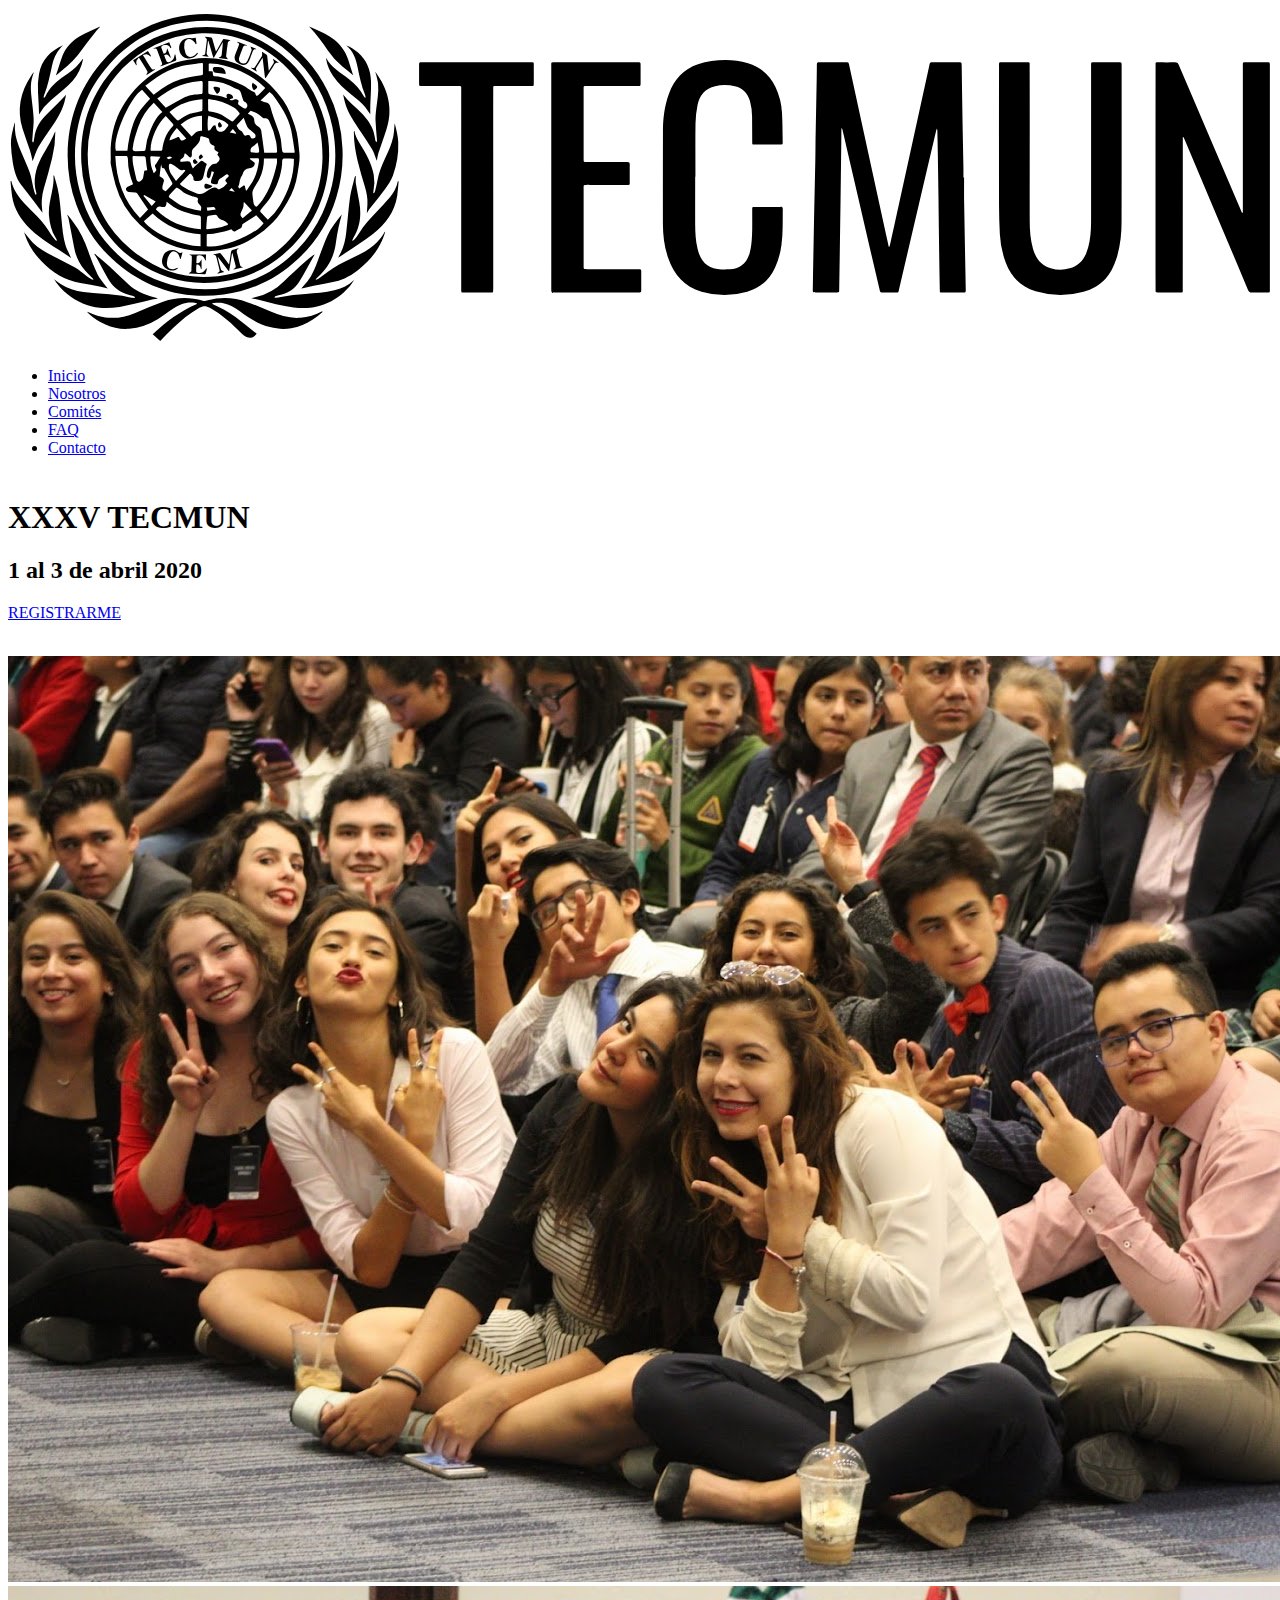
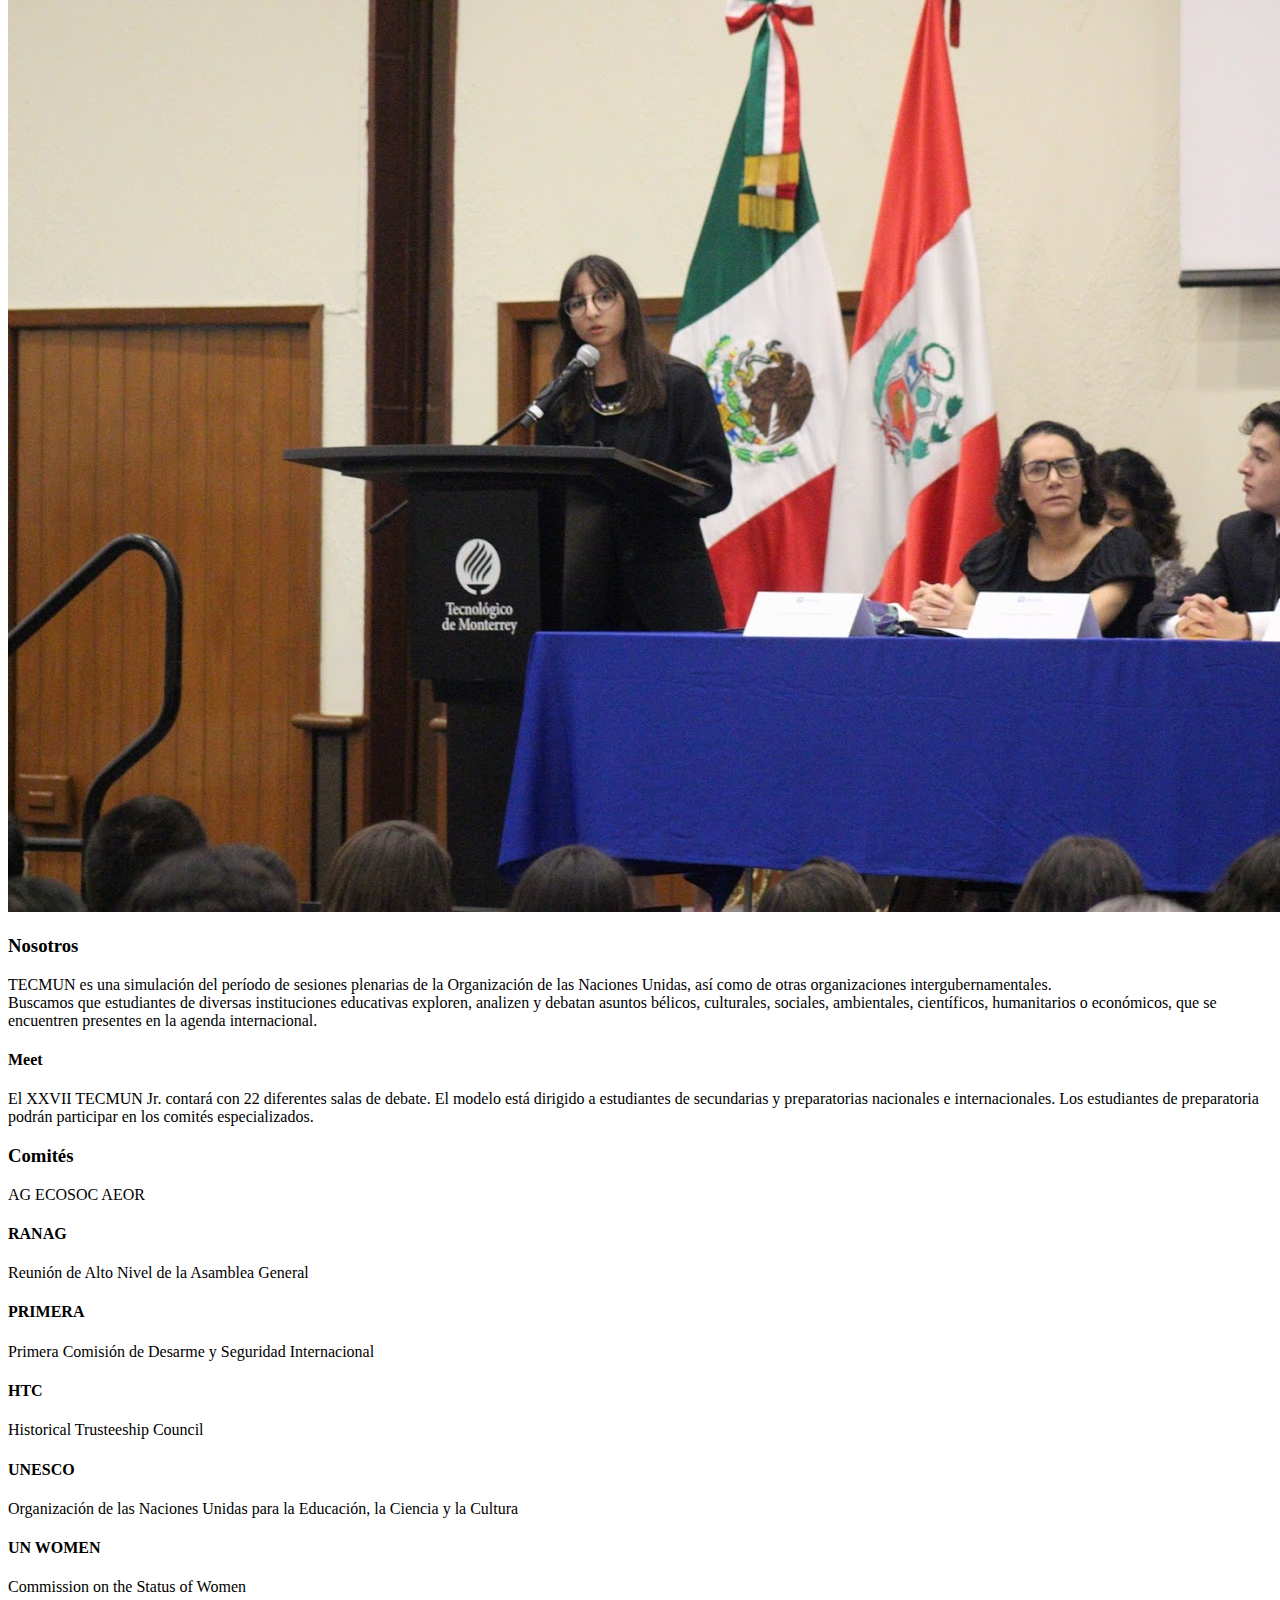
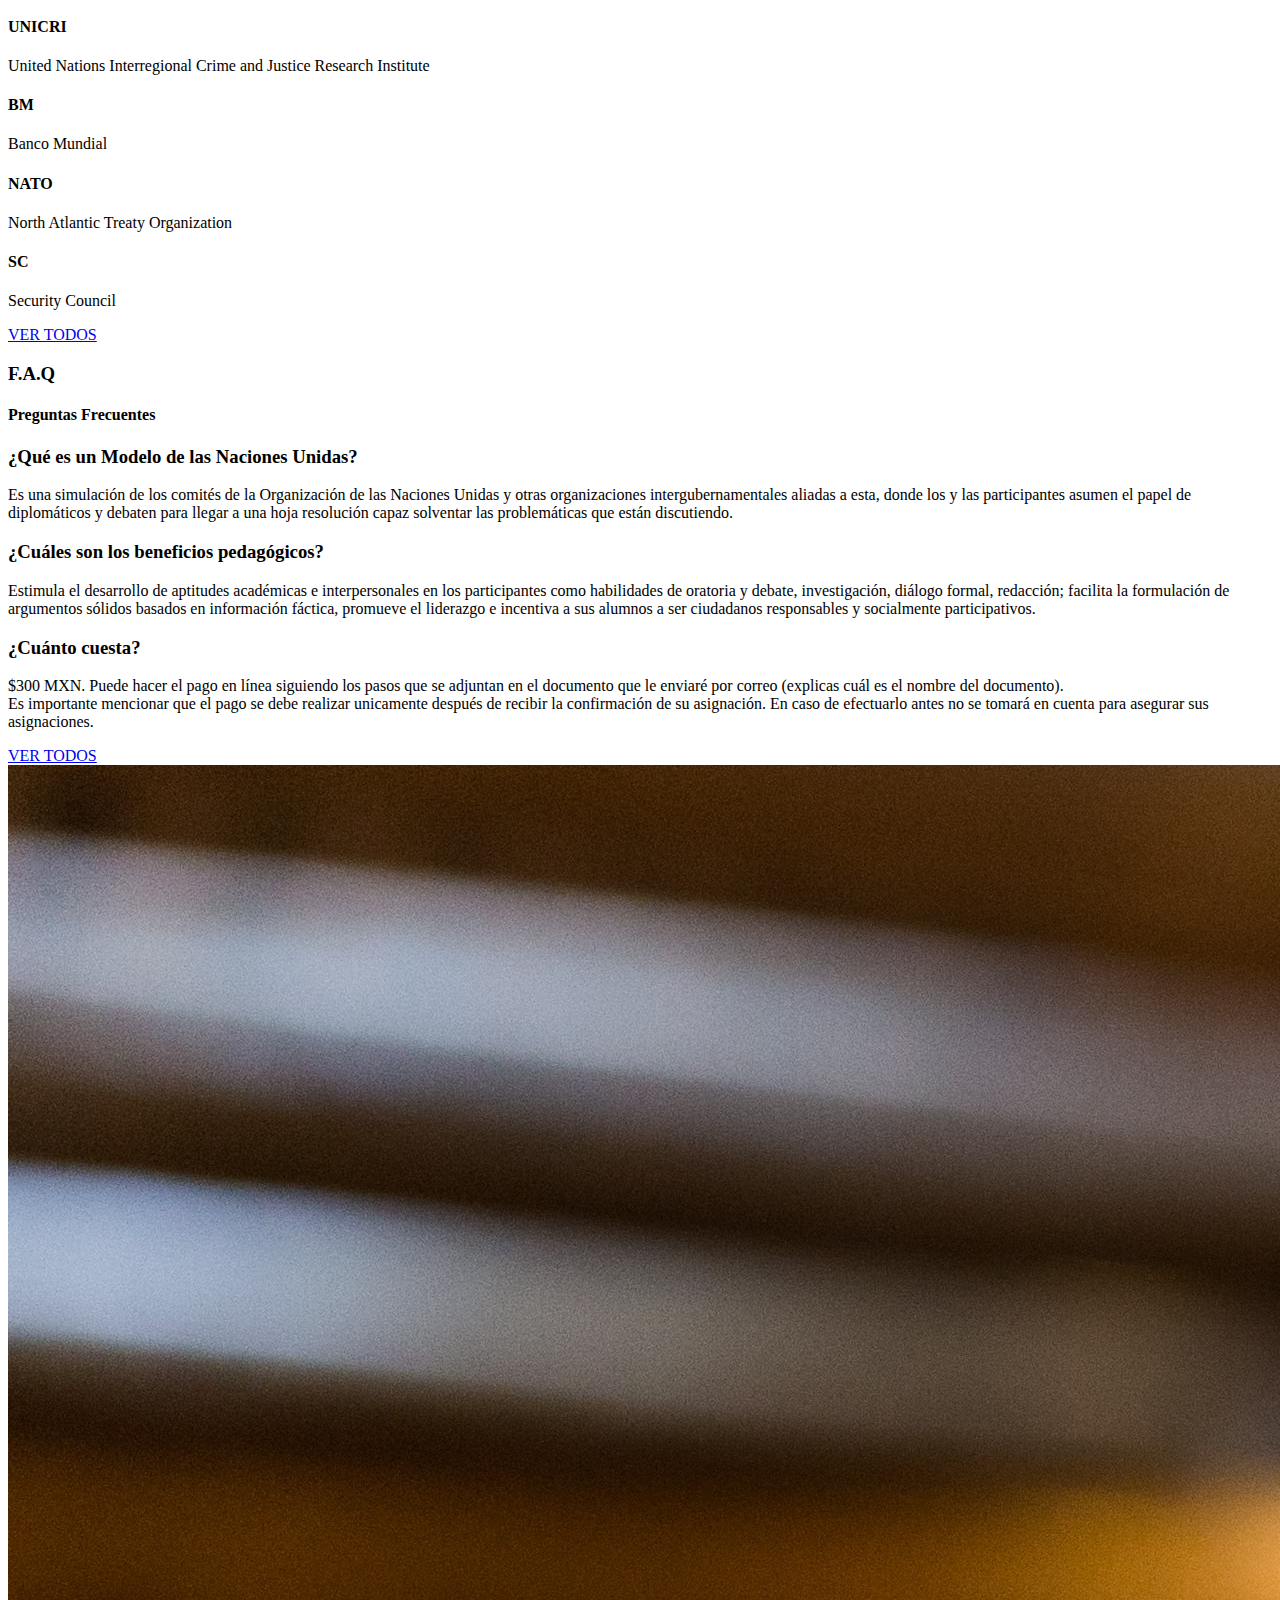
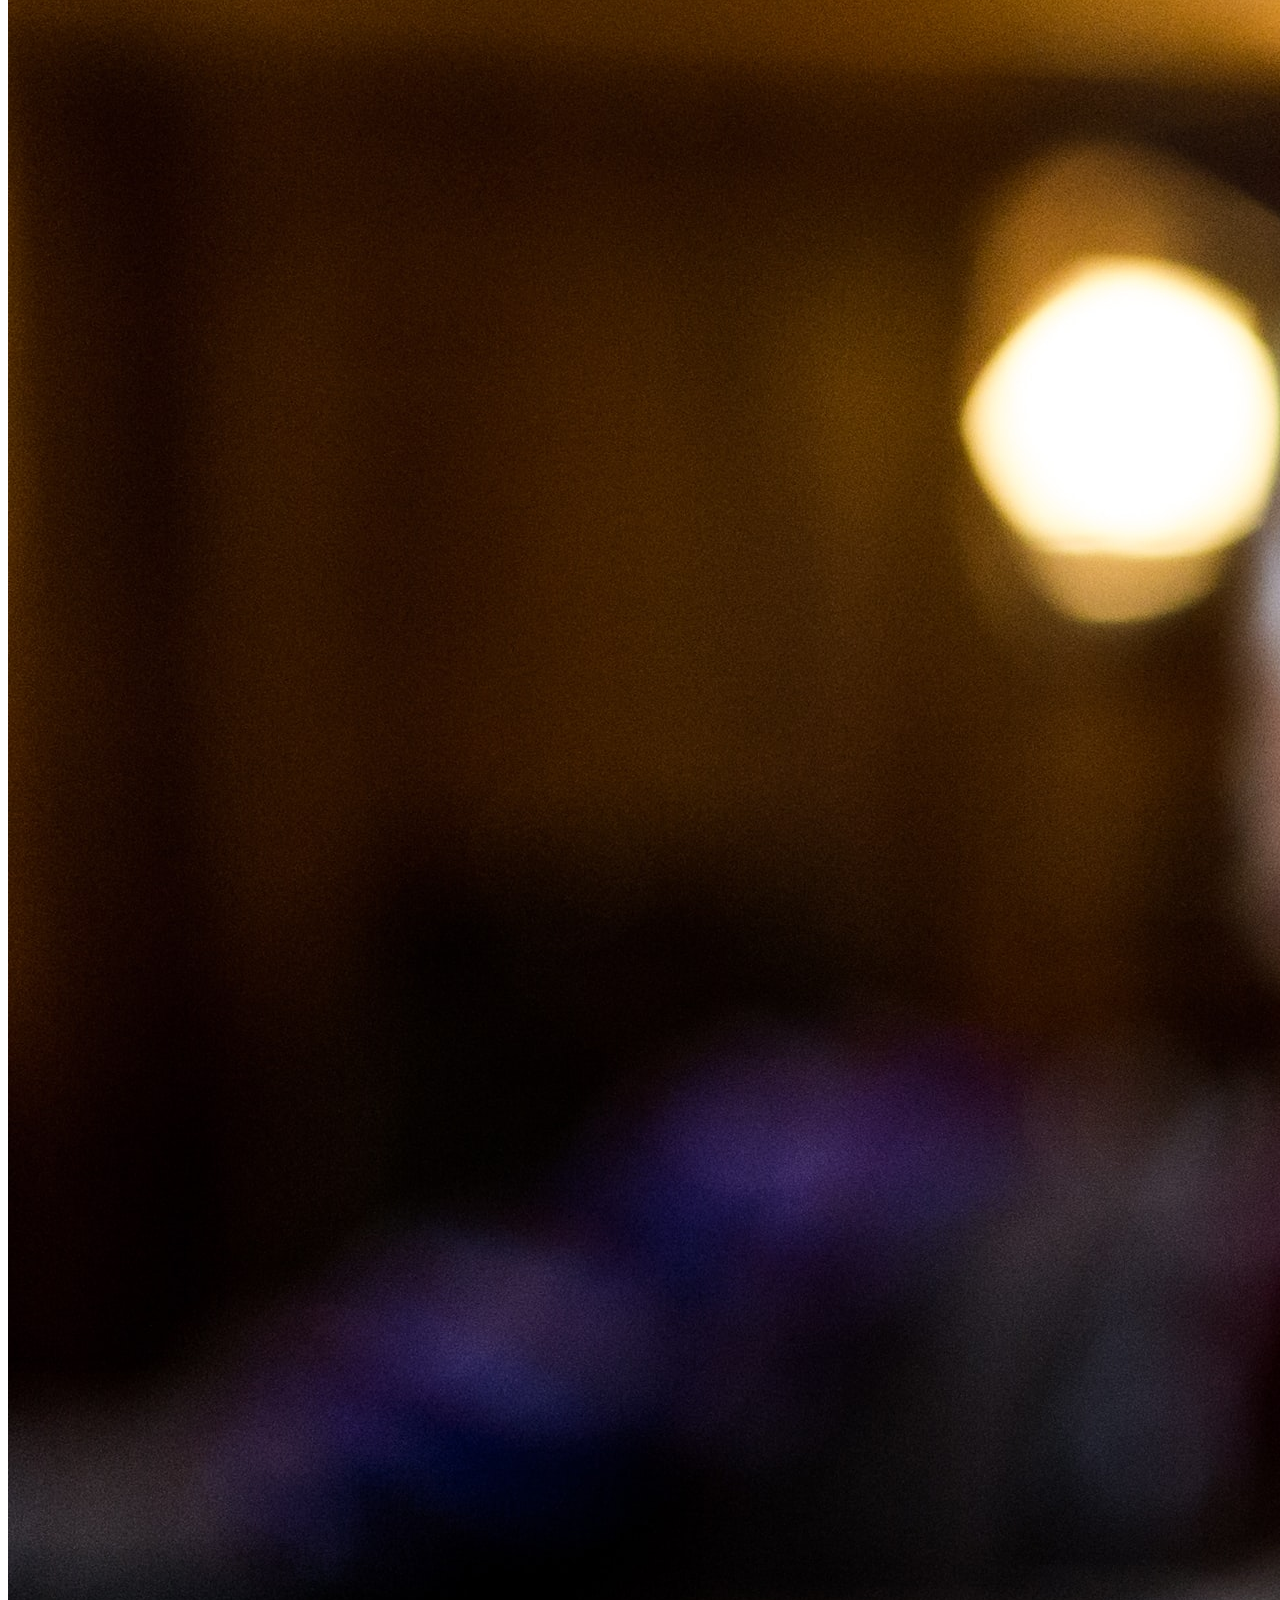
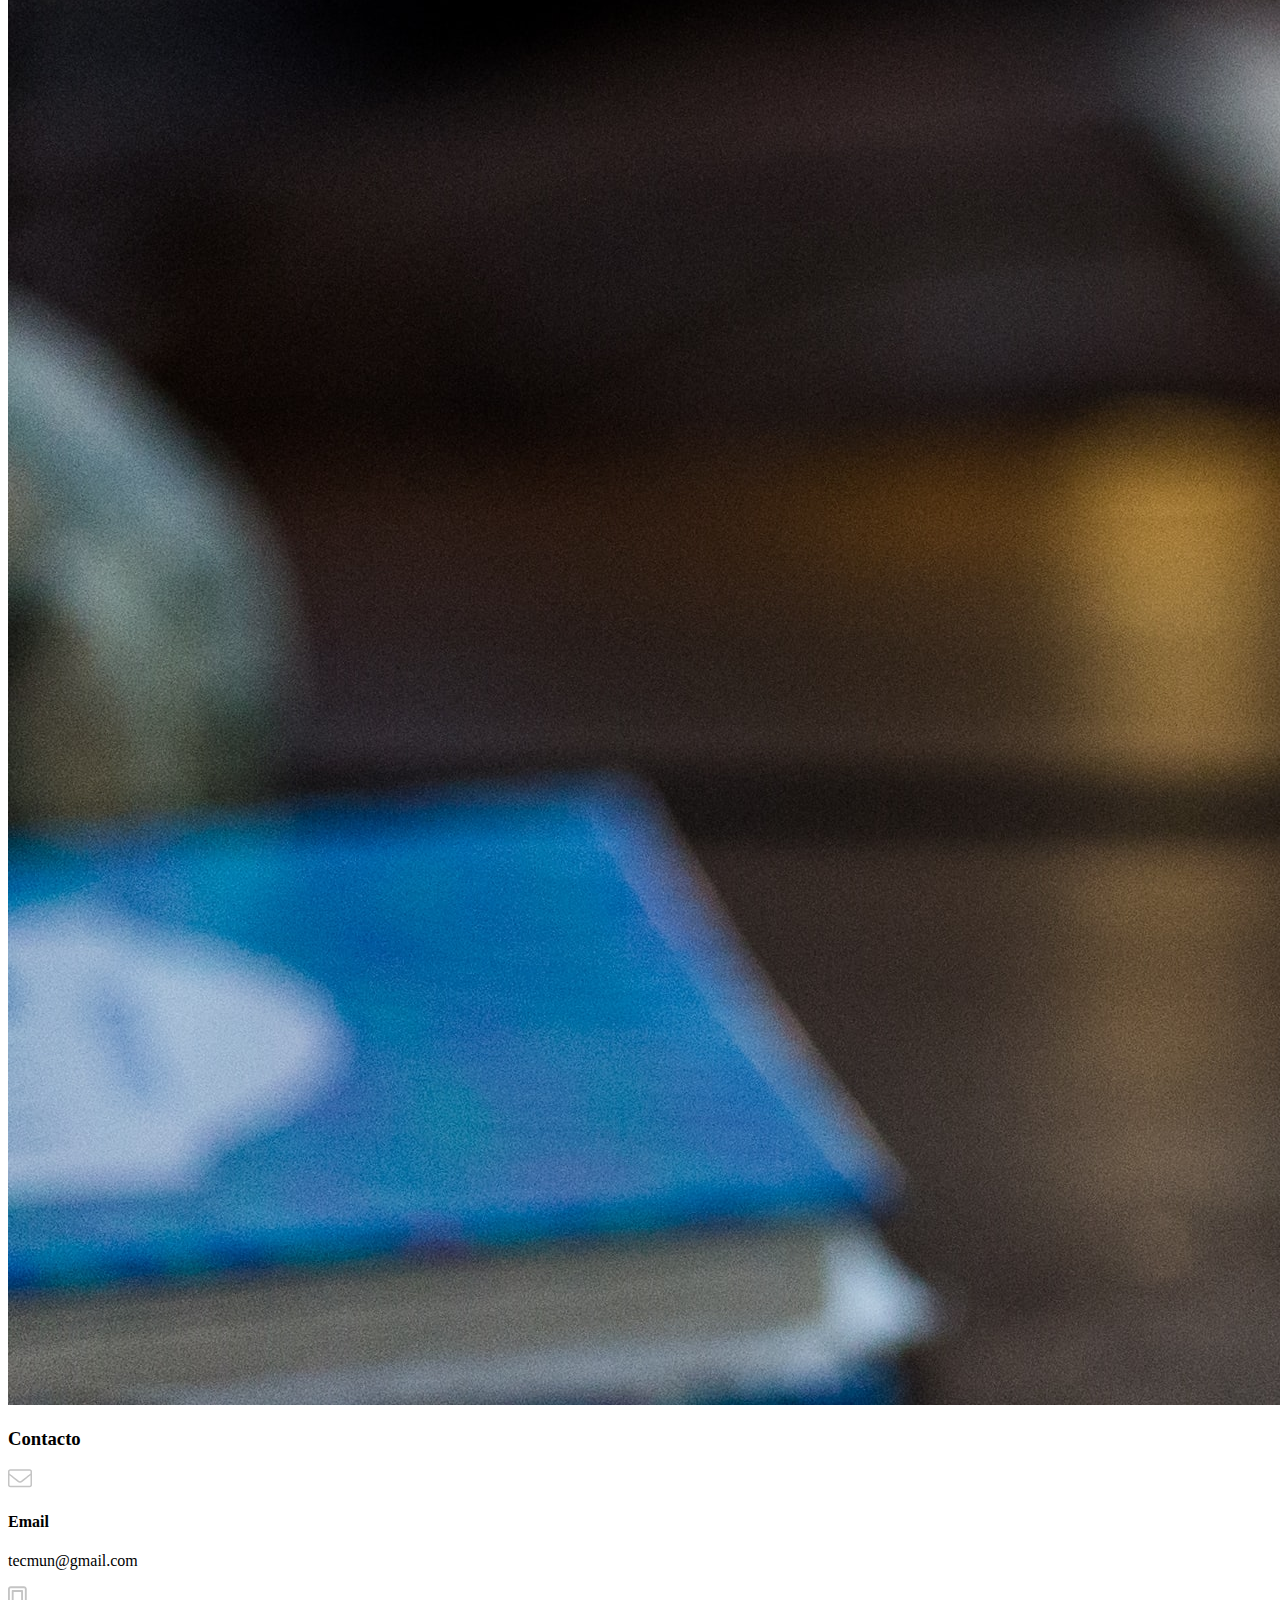
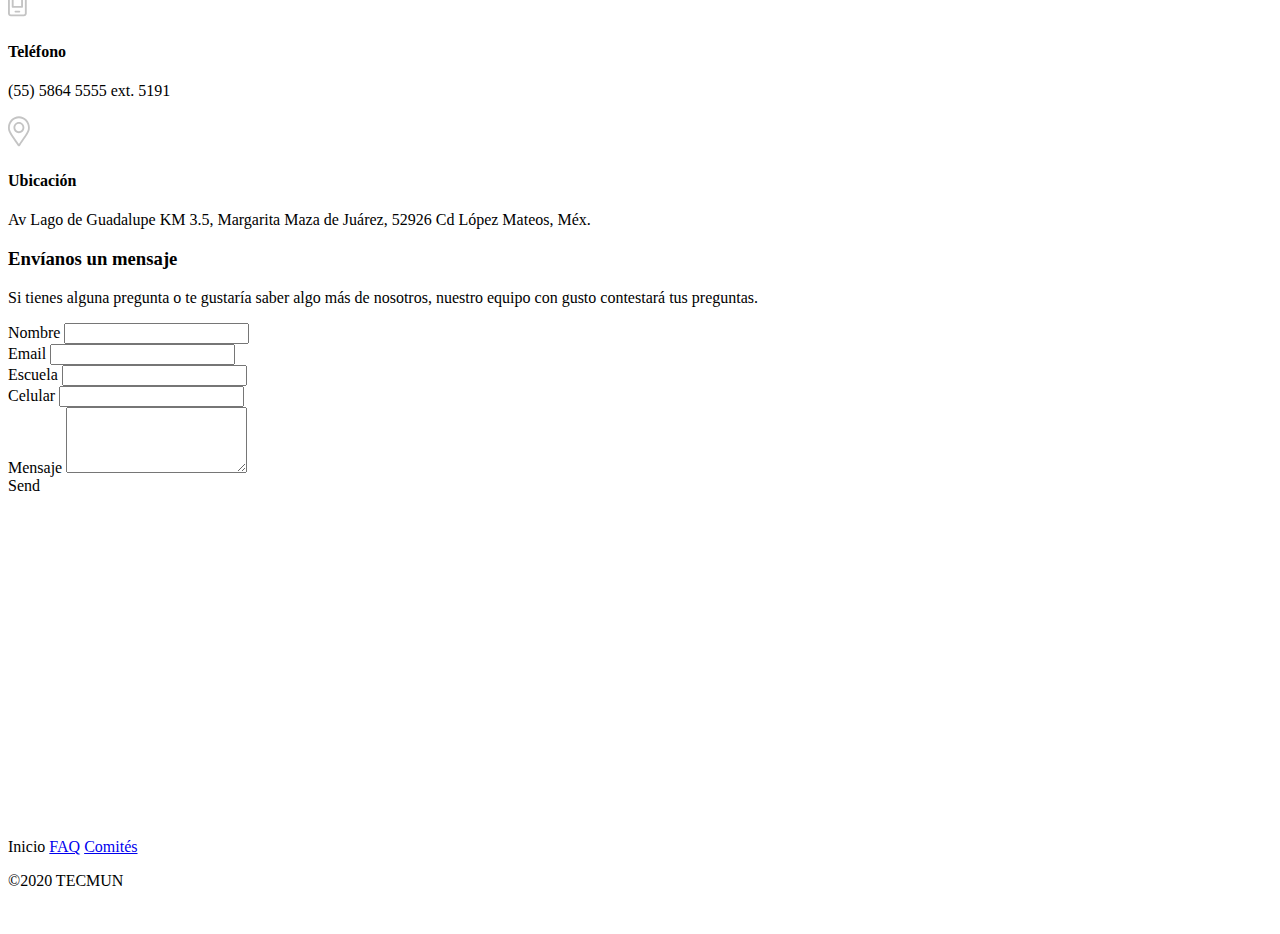
==== index.html @ 47972f28 "double heights and widths" ====
<!DOCTYPE html>
<html lang="en">

<head>
  <meta charset="UTF-8" />
  <meta name="viewport" content="width=device-width, initial-scale=1.0" />
  <meta http-equiv="X-UA-Compatible" content="ie=edge" />
  <title>TECMUN XXXIV</title>
  <link rel="stylesheet" href="https://dpalme.github.io/Peoria/normalize.css">
	<link rel="stylesheet" href="https://dpalme.github.io/Peoria/peoria.css">
  <script src="https://ajax.googleapis.com/ajax/libs/jquery/3.4.1/jquery.min.js"></script>
  <script src="js/main.js"></script>
</head>

<body onload="hamburger = document.getElementById('hamburger')">
  <header class="col-height">
    <img src="img/Logo.svg" class="double-col"/>
    <div class="relative absolute-right">
      <div class="hamburger" id="hamburger"
        onclick="navLinks.classList.toggle('open'); hamburger.classList.toggle('active');">
        <div class="line"></div>
        <div class="line second-line"></div>
        <div class="line"></div>
      </div>
    </div>


    <ul class="nav-links" id="navLinks">
      <div class="absolute-centered">
        <li>
          <a class="header-link main-title centered-text" tabindex="0"
            onclick="navLinks.classList.toggle('open'); hamburger.classList.toggle('active'); document.querySelector('html').classList.remove('overflow-hidden');"
            href="#Inicio">
            Inicio
          </a>
        </li>
        <li>
          <a class="header-link main-title centered-text" tabindex="0"
            onclick="navLinks.classList.toggle('open'); hamburger.classList.toggle('active'); document.querySelector('html').classList.remove('overflow-hidden');"
            href="#Nosotros">
            Nosotros
          </a>
        </li>
        <li>
          <a class="header-link main-title centered-text" tabindex="0"
            onclick="navLinks.classList.toggle('open'); hamburger.classList.toggle('active'); document.querySelector('html').classList.remove('overflow-hidden');"
            href="#Comites">Comités</a>
        </li>
        <li>
          <a class="header-link main-title centered-text" tabindex="0"
            onclick="navLinks.classList.toggle('open'); hamburger.classList.toggle('active'); document.querySelector('html').classList.remove('overflow-hidden');"
            href="#FAQ">FAQ</a>
        </li>
        <li>
          <a class="header-link main-title centered-text" tabindex="0"
            onclick="navLinks.classList.toggle('open'); hamburger.classList.toggle('active'); document.querySelector('html').classList.remove('overflow-hidden');"
            href="#Contacto">Contacto</a>
        </li>
      </div>

      <div class="social-icons row-force center-horizontal col half-width">
        <a>
          <svg width="8" height="16" viewBox="0 0 8 16" fill="none" xmlns="http://www.w3.org/2000/svg">
            <path d="M5 5.5V3.5C5 2.948 5.448 2.5 6 2.5H7V0H5C3.343 0 2 1.343 2 3V5.5H0V8H2V16H5V8H7L8 5.5H5Z"
              fill="white" />
          </svg>
        </a>
        <a>
          <svg width="16" height="16" viewBox="0 0 16 16" fill="none" xmlns="http://www.w3.org/2000/svg">
            <path fill-rule="evenodd" clip-rule="evenodd"
              d="M3.5 1.75C3.5 2.7165 2.7165 3.5 1.75 3.5C0.783502 3.5 0 2.7165 0 1.75C0 0.783502 0.783502 0 1.75 0C2.7165 0 3.5 0.783502 3.5 1.75ZM0 5H3.578V16H0V5ZM13.2998 5.12119C13.2954 5.11973 13.2909 5.11825 13.2864 5.11678C13.2616 5.10856 13.2367 5.10033 13.21 5.093C13.162 5.082 13.114 5.073 13.065 5.065C12.875 5.027 12.667 5 12.423 5C10.337 5 9.014 6.517 8.578 7.103V5H5V16H8.578V10C8.578 10 11.282 6.234 12.423 9V16H16V8.577C16 6.915 14.861 5.53 13.324 5.129C13.3159 5.12643 13.3078 5.12382 13.2998 5.12119Z"
              fill="white" />
          </svg>
        </a>
        <a>
          <svg width="16" height="14" viewBox="0 0 16 14" fill="none" xmlns="http://www.w3.org/2000/svg">
            <path
              d="M16 1.87231C15.405 2.13331 14.771 2.30631 14.11 2.39031C14.79 1.98431 15.309 1.34631 15.553 0.577313C14.919 0.955313 14.219 1.22231 13.473 1.37131C12.871 0.730313 12.013 0.333313 11.077 0.333313C9.261 0.333313 7.799 1.80731 7.799 3.61431C7.799 3.87431 7.821 4.12431 7.875 4.36231C5.148 4.22931 2.735 2.92231 1.114 0.931313C0.831 1.42231 0.665 1.98431 0.665 2.58931C0.665 3.72531 1.25 4.73231 2.122 5.31531C1.595 5.30531 1.078 5.15231 0.64 4.91131C0.64 4.92131 0.64 4.93431 0.64 4.94731C0.64 6.54131 1.777 7.86531 3.268 8.17031C3.001 8.24331 2.71 8.27831 2.408 8.27831C2.198 8.27831 1.986 8.26631 1.787 8.22231C2.212 9.52131 3.418 10.4763 4.852 10.5073C3.736 11.3803 2.319 11.9063 0.785 11.9063C0.516 11.9063 0.258 11.8943 0 11.8613C1.453 12.7983 3.175 13.3333 5.032 13.3333C11.068 13.3333 14.368 8.33331 14.368 3.99931C14.368 3.85431 14.363 3.71431 14.356 3.57531C15.007 3.11331 15.554 2.53631 16 1.87231Z"
              fill="white" />
          </svg>
        </a>
        <a>
          <svg width="16" height="12" viewBox="0 0 16 12" fill="none" xmlns="http://www.w3.org/2000/svg">
            <path fill-rule="evenodd" clip-rule="evenodd"
              d="M13.456 0.758687C14.415 0.812687 14.886 0.954687 15.32 1.72669C15.772 2.49769 16 3.82569 16 6.16469V6.16769V6.17269C16 8.50069 15.772 9.83869 15.321 10.6017C14.887 11.3737 14.416 11.5137 13.457 11.5787C12.498 11.6337 10.089 11.6667 8.002 11.6667C5.911 11.6667 3.501 11.6337 2.543 11.5777C1.586 11.5127 1.115 11.3727 0.677 10.6007C0.23 9.83769 0 8.49969 0 6.17169V6.16969V6.16669V6.16369C0 3.82569 0.23 2.49769 0.677 1.72669C1.115 0.953687 1.587 0.812687 2.544 0.757687C3.501 0.693687 5.911 0.666687 8.002 0.666687C10.089 0.666687 12.498 0.693687 13.456 0.758687ZM11 6.16669L6 3.16669V9.16669L11 6.16669Z"
              fill="white" />
          </svg>
        </a>
        <a>
          <svg width="16" height="16" viewBox="0 0 16 16" fill="none" xmlns="http://www.w3.org/2000/svg">
            <path fill-rule="evenodd" clip-rule="evenodd"
              d="M5 0H11C13.761 0 16 2.239 16 5V11C16 13.761 13.761 16 11 16H5C2.239 16 0 13.761 0 11V5C0 2.239 2.239 0 5 0ZM11 14.5C12.93 14.5 14.5 12.93 14.5 11V5C14.5 3.07 12.93 1.5 11 1.5H5C3.07 1.5 1.5 3.07 1.5 5V11C1.5 12.93 3.07 14.5 5 14.5H11ZM4 8C4 5.791 5.791 4 8 4C10.209 4 12 5.791 12 8C12 10.209 10.209 12 8 12C5.791 12 4 10.209 4 8ZM5.5 8C5.5 9.378 6.622 10.5 8 10.5C9.378 10.5 10.5 9.378 10.5 8C10.5 6.621 9.378 5.5 8 5.5C6.622 5.5 5.5 6.621 5.5 8ZM12.833 3.7C12.833 3.99437 12.5944 4.233 12.3 4.233C12.0057 4.233 11.767 3.99437 11.767 3.7C11.767 3.40564 12.0057 3.167 12.3 3.167C12.5944 3.167 12.833 3.40564 12.833 3.7Z"
              fill="white" />
          </svg>
        </a>
      </div>
    </ul>
  </header>

  <!Inicio>
    <div class="fullscreen">
      <a name="Inicio"></a>
      <div class="fullscreen" style="background-image: url('img/landing-bg.jpg'); background-size: cover; ">
      </div>
      <div class="fullscreen dark-blue-bg" style="position: absolute; opacity: .4;"></div>
      <div class="hero-title">
        <h1>XXXV TECMUN</h1>
        <h2>1 al 3 de abril 2020</h2>
        <div class="separator"></div>
        <a class="right" href="registro">
          <div class="button"><text class="button-text block">REGISTRARME</text></div>
        </a>
      </div>
      <a href="#Nosotros" onclick="document.querySelector('html').classList.remove('overflow-hidden');">
        <svg width="30" height="30" viewBox="0 0 25 25" fill="none" xmlns="http://www.w3.org/2000/svg"
          class="bottom-center">
          <g clip-path="url(#clip0)">
            <path
              d="M24.841 11.0295C24.6291 10.8175 24.2845 10.8175 24.0725 11.0295L12.5006 22.6014L0.927483 11.0295C0.715522 10.8175 0.370932 10.8175 0.158971 11.0295C-0.0529903 11.2414 -0.0529903 11.586 0.158971 11.798L12.1158 23.7548C12.2223 23.8602 12.3614 23.9135 12.5006 23.9135C12.6397 23.9135 12.7788 23.8603 12.8843 23.7548L24.8411 11.798C25.053 11.586 25.053 11.2414 24.841 11.0295Z"
              fill="white" />
            <path
              d="M24.841 1.24552C24.6291 1.03356 24.2845 1.03356 24.0725 1.24552L12.5006 12.8186L0.927483 1.24664C0.715522 1.03468 0.370932 1.03468 0.158971 1.24664C-0.0529903 1.4586 -0.0529903 1.80319 0.158971 2.01515L12.1158 13.972C12.2223 14.0774 12.3614 14.1307 12.5006 14.1307C12.6397 14.1307 12.7788 14.0774 12.8843 13.9709L24.841 2.01403C25.053 1.80207 25.053 1.45748 24.841 1.24552Z"
              fill="white" />
          </g>
          <defs>
            <clipPath id="clip0">
              <rect width="25" height="25" fill="white" />
            </clipPath>
          </defs>
        </svg>
      </a>
    </div>

    <a name="Nosotros"></a>
    <div class="fullscreen back-2" style="background: linear-gradient(var(--background)50%, var(--dark-blue)50%);">
      <div class="content relative">
        <img src="img/about2.JPG" alt="Equipo Tecmun" class="absolute-left absolute-top col-5 back">
        <img src="img/about3.JPG" alt="Equipo Tecmun" class="absolute-left-grid top-margin col-5 back">
        <div class="card col-7 absolute-right-grid">
          <div class="gutter-margin-bottom">
            <h3 class="gutter-margin-bottom">
              Nosotros
            </h3>
            <p>
              TECMUN es una simulación del período de sesiones plenarias de la Organización de las Naciones Unidas, así
              como de otras organizaciones intergubernamentales.<br>
              Buscamos que estudiantes de diversas instituciones educativas exploren, analizen y debatan asuntos
              bélicos, culturales, sociales, ambientales, científicos, humanitarios o económicos, que se encuentren
              presentes en la agenda internacional.
            </p>
          </div>
          <div>
            <h4 class="half-gutter-margin-bottom">
              Meet
            </h4>
            <p>
              El XXVII TECMUN Jr. contará con 22 diferentes salas de debate. El modelo está dirigido a estudiantes de
              secundarias y preparatorias nacionales e internacionales. Los estudiantes de preparatoria podrán
              participar en los comités especializados.
            </p>
          </div>
        </div>
      </div>
    </div>

    <a name="Comites"></a>
    <div class="content">
      <div class="flex-wrap">
        <h3 class="gutter-margin-bottom">Comités</h3>
        <div class="row-force col-4 margin-auto">
          <a class="margin-auto">AG</a>
          <a class="margin-auto">ECOSOC</a>
          <a class="margin-auto">AEOR</a>
        </div>
        <div class="division-line full-width"></div>

        <div class="row full-width flex-wrap gutter-margin-bottom">
          <div class="row full-width flex-wrap">
    
            <div class="flex-item relative">
              <div class="committee blue-bg relative">
                <div class="absolute-centered full-width-percent">
                  <h4 class="white full-width-percent"> RANAG</h4>
                  <div class="division-line mid-white-bg"></div>
                  <p class=" white small-body width-90">Reunión de Alto Nivel de la Asamblea General</p>
                </div>
              </div>
            </div>
            
            <div class="flex-item relative">
              <div class="committee blue-bg relative">
                <div class="absolute-centered full-width-percent">
                  <h4 class="white full-width-percent"> PRIMERA</h4>
                  <div class="division-line mid-white-bg"></div>
                  <p class=" white small-body width-90">Primera Comisión de Desarme y Seguridad Internacional</p>
                </div>
              </div>
            </div>
            
            <div class="flex-item relative">
              <div class="committee blue-bg relative">
                <div class="absolute-centered full-width-percent">
                  <h4 class="white full-width-percent"> HTC</h4>
                  <div class="division-line mid-white-bg"></div>
                  <p class=" white small-body width-90">Historical Trusteeship Council</p>
                </div>
              </div>
            </div>
            
            <div class="flex-item relative">
              <div class="committee green-bg relative">
                <div class="absolute-centered full-width-percent">
                  <h4 class="white full-width-percent"> UNESCO</h4>
                  <div class="division-line mid-white-bg"></div>
                  <p class=" white small-body width-90">Organización de las Naciones Unidas para la Educación, la Ciencia y la Cultura</p>
                </div>
              </div>
            </div>
            
            <div class="flex-item relative">
              <div class="committee green-bg relative">
                <div class="absolute-centered full-width-percent">
                  <h4 class="white full-width-percent"> UN WOMEN</h4>
                  <div class="division-line mid-white-bg"></div>
                  <p class=" white small-body width-90">Commission on the Status of Women</p>
                </div>
              </div>
            </div>
            
            <div class="flex-item relative">
              <div class="committee green-bg relative">
                <div class="absolute-centered full-width-percent">
                  <h4 class="white full-width-percent"> UNICRI</h4>
                  <div class="division-line mid-white-bg"></div>
                  <p class=" white small-body width-90">United Nations Interregional Crime and Justice Research Institute</p>
                </div>
              </div>
            </div>
            
            <div class="flex-item relative">
              <div class="committee red-bg relative">
                <div class="absolute-centered full-width-percent">
                  <h4 class="white full-width-percent"> BM</h4>
                  <div class="division-line mid-white-bg"></div>
                  <p class=" white small-body width-90">Banco Mundial</p>
                </div>
              </div>
            </div>
            
            <div class="flex-item relative">
              <div class="committee red-bg relative">
                <div class="absolute-centered full-width-percent">
                  <h4 class="white full-width-percent"> NATO</h4>
                  <div class="division-line mid-white-bg"></div>
                  <p class=" white small-body width-90">North Atlantic Treaty Organization</p>
                </div>
              </div>
            </div>
            
            <div class="flex-item relative">
              <div class="committee red-bg relative">
                <div class="absolute-centered full-width-percent">
                  <h4 class="white full-width-percent"> SC</h4>
                  <div class="division-line mid-white-bg"></div>
                  <p class=" white small-body width-90">Security Council</p>
                </div>
              </div>
            </div>
              
          </div>
        </div>

        <a class="center-horizontal" href="committees.html">
          <div class="button button-text block">VER TODOS</div>
        </a>


      </div>
    </div>

    <a name="FAQ"></a>
    <div class="content mid-white-bg">
      <h3>F.A.Q</h3>
      <h4 class="grayed-out separator">Preguntas Frecuentes</h4>
      <div class="row top-align gutter-margin-bottom">
        <div class="flex-item gutter-margin-bottom">
          <div class="col-4">
            <h3 class="small-separator">¿Qué es un Modelo de las Naciones Unidas? </h3>
            <p>Es una simulación de los comités de la Organización de las Naciones Unidas y otras organizaciones
              intergubernamentales aliadas a esta, donde los y las participantes asumen el papel de diplomáticos y
              debaten para llegar a una hoja resolución capaz solventar las problemáticas que están discutiendo.
            </p>
          </div>
        </div>
        <div class="flex-item gutter-margin-bottom">
          <div class="col-4 right">
            <h3 class="small-separator">¿Cuáles son los beneficios pedagógicos?</h3>
            <p>Estimula el desarrollo de aptitudes académicas e interpersonales en los participantes como
              habilidades de oratoria y debate, investigación, diálogo formal, redacción; facilita la formulación de
              argumentos sólidos basados en información fáctica, promueve el liderazgo e incentiva a sus alumnos a
              ser ciudadanos responsables y socialmente participativos.</p>
          </div>
        </div>
        <div class="flex-item gutter-margin-bottom">
          <div class="col-4 right">
            <h3 class="small-separator">¿Cuánto cuesta?</h3>
            <p>$300 MXN. Puede hacer el pago en línea siguiendo los pasos que se adjuntan en el documento que le
              enviaré por correo (explicas cuál es el nombre del documento).<br>
              Es importante mencionar que el pago se debe realizar unicamente después de recibir la confirmación de
              su asignación. En caso de efectuarlo antes no se tomará en cuenta para asegurar sus asignaciones.</p>
          </div>
        </div>
      </div>
      <a class="center-horizontal" href="faq.html">
        <div class="button button-text block">VER TODOS</div>
      </a>
    </div>

    <a name="Contacto"></a>
    <div class="fullscreen">
      <img src="img/kyle-glenn-nXt5HtLmlgE-unsplash.jpg"
        class="half-width-percent full-height-percent image-cover absolute-right top tablet-hide">
      <div class="content-width dark-blue-bg separator"
        style="background: linear-gradient(var(--dark-blue)50%, var(--background)50%);">
        <div class="col-4 separator">
          <h3 class="white separator">Contacto</h3>
          <div class="row gutter-margin-bottom col-5">
            <svg width="24" height="19" viewBox="0 0 24 19" fill="none" xmlns="http://www.w3.org/2000/svg"
              class="half-gutter-margin col-1">
              <path
                d="M21.75 0.197021H2.25C1.00781 0.197021 0 1.20549 0 2.44849V15.9573C0 17.2003 1.00781 18.2087 2.25 18.2087H21.75C22.9922 18.2087 24 17.2003 24 15.9573V2.44849C24 1.20549 22.9922 0.197021 21.75 0.197021ZM2.25 1.698H21.75C22.1625 1.698 22.5 2.03572 22.5 2.44849V4.39037C21.4734 5.25812 20.0063 6.45422 15.4406 10.08C14.6484 10.7085 13.0875 12.2236 12 12.2048C10.9125 12.2236 9.34688 10.7085 8.55938 10.08C3.99375 6.45422 2.52656 5.25812 1.5 4.39037V2.44849C1.5 2.03572 1.8375 1.698 2.25 1.698ZM21.75 16.7078H2.25C1.8375 16.7078 1.5 16.37 1.5 15.9573V6.34164C2.56875 7.21877 4.25625 8.57434 7.62656 11.2526C8.5875 12.0219 10.2844 13.7152 12 13.7058C13.7063 13.7199 15.3891 12.0407 16.3734 11.2526C19.7437 8.57434 21.4312 7.21877 22.5 6.34164V15.9573C22.5 16.37 22.1625 16.7078 21.75 16.7078Z"
                fill="#C4C4C4" />
            </svg>
            <div class="col col-4">
              <h4 class="white">Email</h4>
              <p class="white">tecmun@gmail.com</p>
            </div>
          </div>
          <div class="row gutter-margin-bottom col-5">
            <svg width="19" height="31" viewBox="0 0 19 31" fill="none" xmlns="http://www.w3.org/2000/svg"
              class="half-gutter-margin col-1">
              <path
                d="M13.125 5.87842V19.9501H5.625V5.87842H13.125ZM15.9375 0.249756H2.8125C1.25977 0.249756 0 1.51034 0 3.06409V27.4549C0 29.0087 1.25977 30.2693 2.8125 30.2693H15.9375C17.4902 30.2693 18.75 29.0087 18.75 27.4549V3.06409C18.75 1.51034 17.4902 0.249756 15.9375 0.249756ZM2.8125 28.3931C2.29687 28.3931 1.875 27.9709 1.875 27.4549V3.06409C1.875 2.54813 2.29687 2.12598 2.8125 2.12598H15.9375C16.4531 2.12598 16.875 2.54813 16.875 3.06409V27.4549C16.875 27.9709 16.4531 28.3931 15.9375 28.3931H2.8125ZM14.2969 4.0022H4.45312C4.06641 4.0022 3.75 4.31881 3.75 4.70578V21.1227C3.75 21.5097 4.06641 21.8263 4.45312 21.8263H14.2969C14.6836 21.8263 15 21.5097 15 21.1227V4.70578C15 4.31881 14.6836 4.0022 14.2969 4.0022ZM11.4844 24.6406H7.26562C6.87891 24.6406 6.5625 24.9572 6.5625 25.3442V25.8133C6.5625 26.2002 6.87891 26.5168 7.26562 26.5168H11.4844C11.8711 26.5168 12.1875 26.2002 12.1875 25.8133V25.3442C12.1875 24.9572 11.8711 24.6406 11.4844 24.6406Z"
                fill="#C4C4C4" />
            </svg>
            <div class="col col-4">
              <h4 class="white">Teléfono</h4>
              <p class="white">(55) 5864 5555 ext. 5191</p>
            </div>
          </div>
          <div class="row gutter-margin-bottom col-5">
            <svg width="22" height="31" viewBox="0 0 22 31" fill="none" xmlns="http://www.w3.org/2000/svg"
              class="half-gutter-margin col-1">
              <path
                d="M10.9091 5.93897C7.90142 5.93897 5.45455 8.46395 5.45455 11.5676C5.45455 14.6713 7.90142 17.1963 10.9091 17.1963C13.9168 17.1963 16.3636 14.6713 16.3636 11.5676C16.3636 8.46395 13.9168 5.93897 10.9091 5.93897ZM10.9091 15.3201C8.90398 15.3201 7.27273 13.6367 7.27273 11.5676C7.27273 9.49851 8.90398 7.81519 10.9091 7.81519C12.9142 7.81519 14.5455 9.49851 14.5455 11.5676C14.5455 13.6367 12.9142 15.3201 10.9091 15.3201ZM10.9091 0.310303C4.88415 0.310303 0 5.35036 0 11.5676C0 16.1065 1.53239 17.374 9.78796 29.7242C10.3297 30.5316 11.4885 30.5318 12.0303 29.7242C20.2858 17.374 21.8182 16.1065 21.8182 11.5676C21.8182 5.35036 16.934 0.310303 10.9091 0.310303ZM10.9091 28.0978C2.9946 16.2868 1.81818 15.349 1.81818 11.5676C1.81818 9.06182 2.76381 6.70605 4.48085 4.93419C6.1979 3.16233 8.4808 2.18652 10.9091 2.18652C13.3374 2.18652 15.6203 3.16233 17.3373 4.93419C19.0544 6.70605 20 9.06182 20 11.5676C20 15.3488 18.8243 16.2857 10.9091 28.0978Z"
                fill="#C4C4C4" />
            </svg>
            <div class="col col-4">
              <h4 class="white">Ubicación</h4>
              <p class="white">Av Lago de Guadalupe KM 3.5, Margarita Maza de Juárez, 52926 Cd López Mateos, Méx.</p>
            </div>
          </div>
        </div>
        <div class="relative">
          <div class="card margin-auto-sides front">
            <h3>Envíanos un mensaje</h3>
            <p class="gutter-margin-bottom">Si tienes alguna pregunta o te gustaría saber algo más de
              nosotros, nuestro equipo con gusto contestará tus preguntas.</p>
            <form class="row flex-wrap full-width-percent half-gutter-margin-bottom">
              <div class="col half-width-percent half-gutter-margin-bottom">
                <label>Nombre</label>
                <input type="text" class="col-4 half-gutter-margin-right" required="">
              </div>
              <div class="col half-width-percent half-gutter-margin-bottom">
                <label>Email</label>
                <input type="text" class="col-4" required="">
              </div>
              <div class="col half-width-percent half-gutter-margin-bottom">
                <label>Escuela</label>
                <input type="text" class="col-4 half-gutter-margin-right" required="">
              </div>
              <div class="col half-width-percent half-gutter-margin-bottom">
                <label>Celular</label>
                <input type="text" class="col-4 half-gutter-margin-bottom" required="">
              </div class="col full-width-percent half-gutter-margin-bottom">
              <label>Mensaje</label>
              <textarea class="special-input body-text full-width-percent" rows="4" required=""></textarea>
            </form>
            <div class="button right" href="registro.html">
              <a><text class="button-text block">Send</text></a>
            </div>
          </div>
        </div>
      </div>

      <footer>
        <img src="img/Logo-White.svg" />
        <div class="division-line full-width"></div>
        <div class="row margin-auto center-horizontal">
          <div class="row col-4 white margin-auto gutter-margin-bottom>
            <a href=" ./" style="margin: auto">Inicio</a>
            <a href="./faq.html" style="margin: auto">FAQ</a>
            <a href="./committees.html" style="margin: auto">Comités</a>
          </div>
          <p class="col col-4 links white margin-auto gutter-margin-bottom  ">©2020 TECMUN</p>
          <div class="social-icons row col-4 margin-auto">
            <a>
              <svg height="16" viewBox="0 0 8 16" fill="none" xmlns="http://www.w3.org/2000/svg">
                <path d="M5 5.5V3.5C5 2.948 5.448 2.5 6 2.5H7V0H5C3.343 0 2 1.343 2 3V5.5H0V8H2V16H5V8H7L8 5.5H5Z"
                  fill="white" />
              </svg>
            </a>
            <a>
              <svg height="16" viewBox="0 0 16 16" fill="none" xmlns="http://www.w3.org/2000/svg">
                <path fill-rule="evenodd" clip-rule="evenodd"
                  d="M3.5 1.75C3.5 2.7165 2.7165 3.5 1.75 3.5C0.783502 3.5 0 2.7165 0 1.75C0 0.783502 0.783502 0 1.75 0C2.7165 0 3.5 0.783502 3.5 1.75ZM0 5H3.578V16H0V5ZM13.2998 5.12119C13.2954 5.11973 13.2909 5.11825 13.2864 5.11678C13.2616 5.10856 13.2367 5.10033 13.21 5.093C13.162 5.082 13.114 5.073 13.065 5.065C12.875 5.027 12.667 5 12.423 5C10.337 5 9.014 6.517 8.578 7.103V5H5V16H8.578V10C8.578 10 11.282 6.234 12.423 9V16H16V8.577C16 6.915 14.861 5.53 13.324 5.129C13.3159 5.12643 13.3078 5.12382 13.2998 5.12119Z"
                  fill="white" />
              </svg>
            </a>
            <a>
              <svg height="16" viewBox="0 0 16 14" fill="none" xmlns="http://www.w3.org/2000/svg">
                <path
                  d="M16 1.87231C15.405 2.13331 14.771 2.30631 14.11 2.39031C14.79 1.98431 15.309 1.34631 15.553 0.577313C14.919 0.955313 14.219 1.22231 13.473 1.37131C12.871 0.730313 12.013 0.333313 11.077 0.333313C9.261 0.333313 7.799 1.80731 7.799 3.61431C7.799 3.87431 7.821 4.12431 7.875 4.36231C5.148 4.22931 2.735 2.92231 1.114 0.931313C0.831 1.42231 0.665 1.98431 0.665 2.58931C0.665 3.72531 1.25 4.73231 2.122 5.31531C1.595 5.30531 1.078 5.15231 0.64 4.91131C0.64 4.92131 0.64 4.93431 0.64 4.94731C0.64 6.54131 1.777 7.86531 3.268 8.17031C3.001 8.24331 2.71 8.27831 2.408 8.27831C2.198 8.27831 1.986 8.26631 1.787 8.22231C2.212 9.52131 3.418 10.4763 4.852 10.5073C3.736 11.3803 2.319 11.9063 0.785 11.9063C0.516 11.9063 0.258 11.8943 0 11.8613C1.453 12.7983 3.175 13.3333 5.032 13.3333C11.068 13.3333 14.368 8.33331 14.368 3.99931C14.368 3.85431 14.363 3.71431 14.356 3.57531C15.007 3.11331 15.554 2.53631 16 1.87231Z"
                  fill="white" />
              </svg>
            </a>
            <a>
              <svg height="16" viewBox="0 0 16 12" fill="none" xmlns="http://www.w3.org/2000/svg">
                <path fill-rule="evenodd" clip-rule="evenodd"
                  d="M13.456 0.758687C14.415 0.812687 14.886 0.954687 15.32 1.72669C15.772 2.49769 16 3.82569 16 6.16469V6.16769V6.17269C16 8.50069 15.772 9.83869 15.321 10.6017C14.887 11.3737 14.416 11.5137 13.457 11.5787C12.498 11.6337 10.089 11.6667 8.002 11.6667C5.911 11.6667 3.501 11.6337 2.543 11.5777C1.586 11.5127 1.115 11.3727 0.677 10.6007C0.23 9.83769 0 8.49969 0 6.17169V6.16969V6.16669V6.16369C0 3.82569 0.23 2.49769 0.677 1.72669C1.115 0.953687 1.587 0.812687 2.544 0.757687C3.501 0.693687 5.911 0.666687 8.002 0.666687C10.089 0.666687 12.498 0.693687 13.456 0.758687ZM11 6.16669L6 3.16669V9.16669L11 6.16669Z"
                  fill="white" />
              </svg>
            </a>
            <a>
              <svg height="16" viewBox="0 0 16 16" fill="none" xmlns="http://www.w3.org/2000/svg">
                <path fill-rule="evenodd" clip-rule="evenodd"
                  d="M5 0H11C13.761 0 16 2.239 16 5V11C16 13.761 13.761 16 11 16H5C2.239 16 0 13.761 0 11V5C0 2.239 2.239 0 5 0ZM11 14.5C12.93 14.5 14.5 12.93 14.5 11V5C14.5 3.07 12.93 1.5 11 1.5H5C3.07 1.5 1.5 3.07 1.5 5V11C1.5 12.93 3.07 14.5 5 14.5H11ZM4 8C4 5.791 5.791 4 8 4C10.209 4 12 5.791 12 8C12 10.209 10.209 12 8 12C5.791 12 4 10.209 4 8ZM5.5 8C5.5 9.378 6.622 10.5 8 10.5C9.378 10.5 10.5 9.378 10.5 8C10.5 6.621 9.378 5.5 8 5.5C6.622 5.5 5.5 6.621 5.5 8ZM12.833 3.7C12.833 3.99437 12.5944 4.233 12.3 4.233C12.0057 4.233 11.767 3.99437 11.767 3.7C11.767 3.40564 12.0057 3.167 12.3 3.167C12.5944 3.167 12.833 3.40564 12.833 3.7Z"
                  fill="white" />
              </svg>
            </a>
          </div>
        </div>
      </footer>
    </div>

</body>

</html>
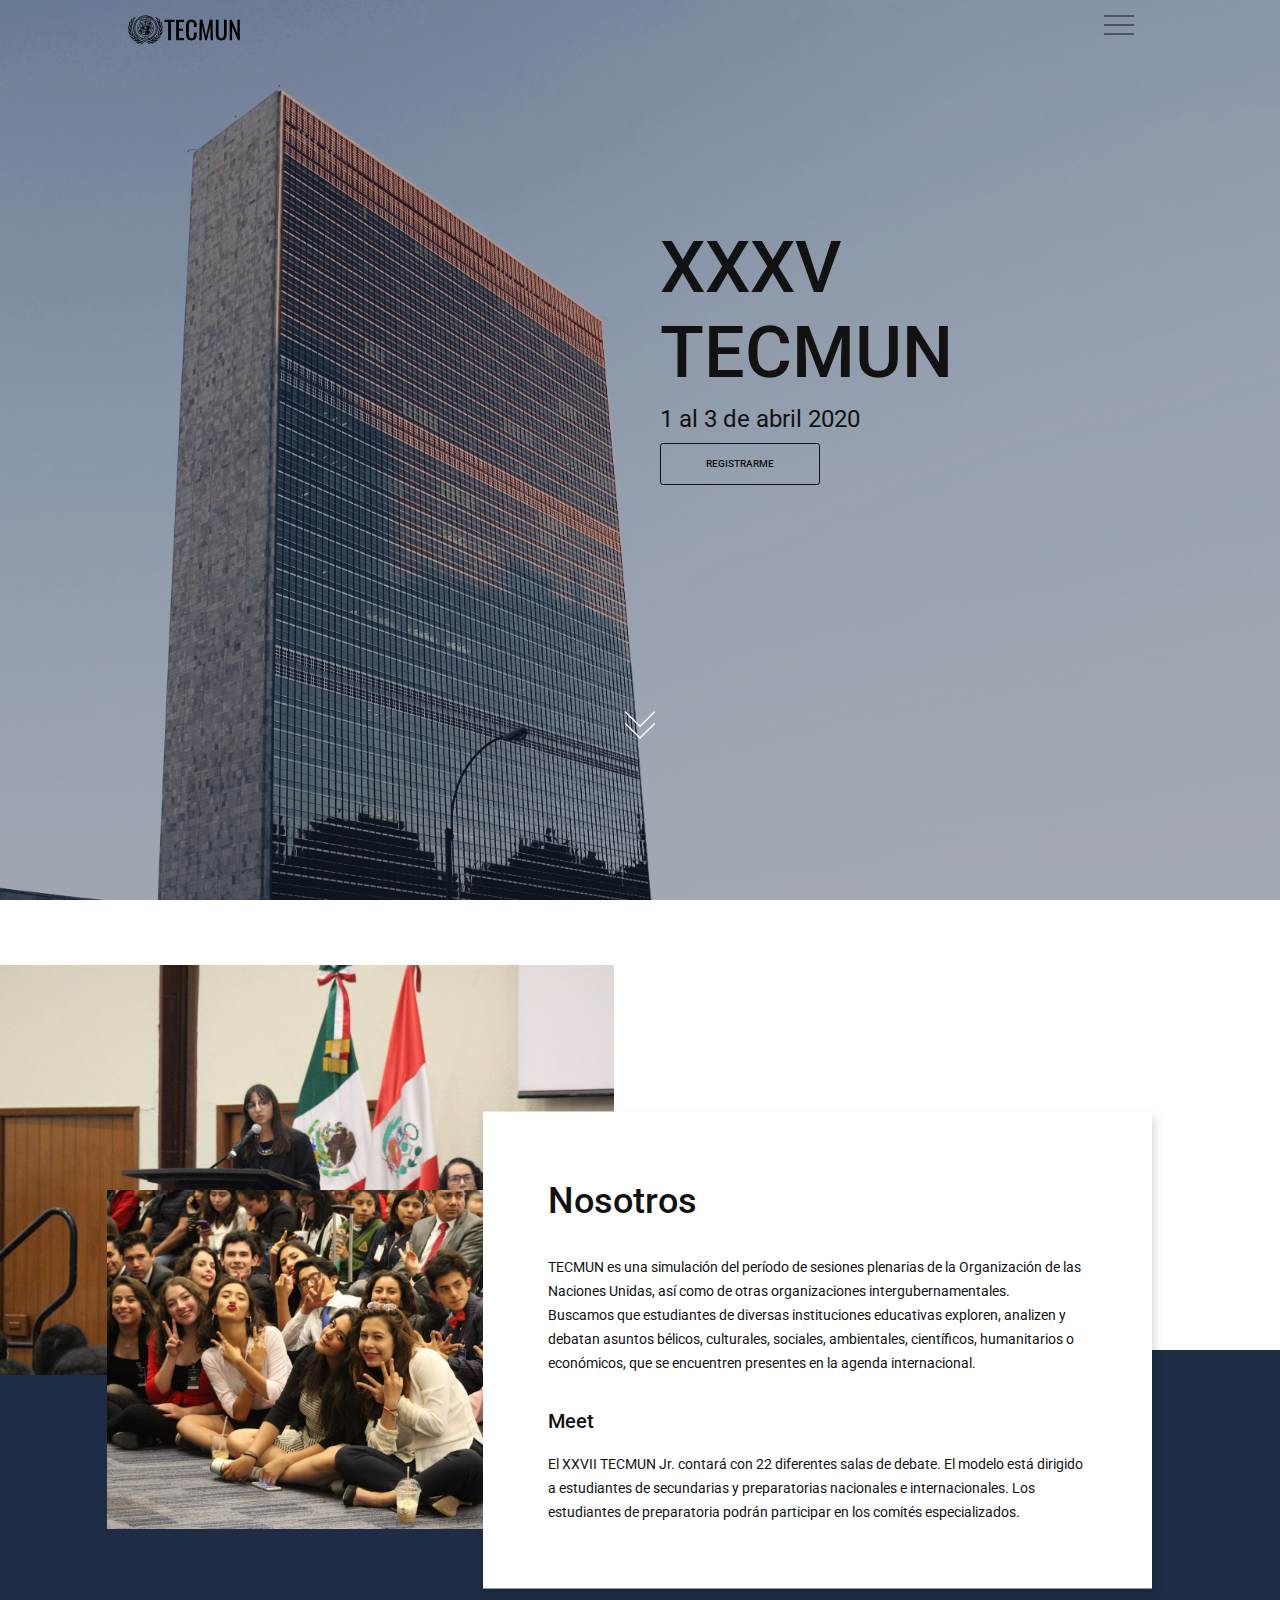
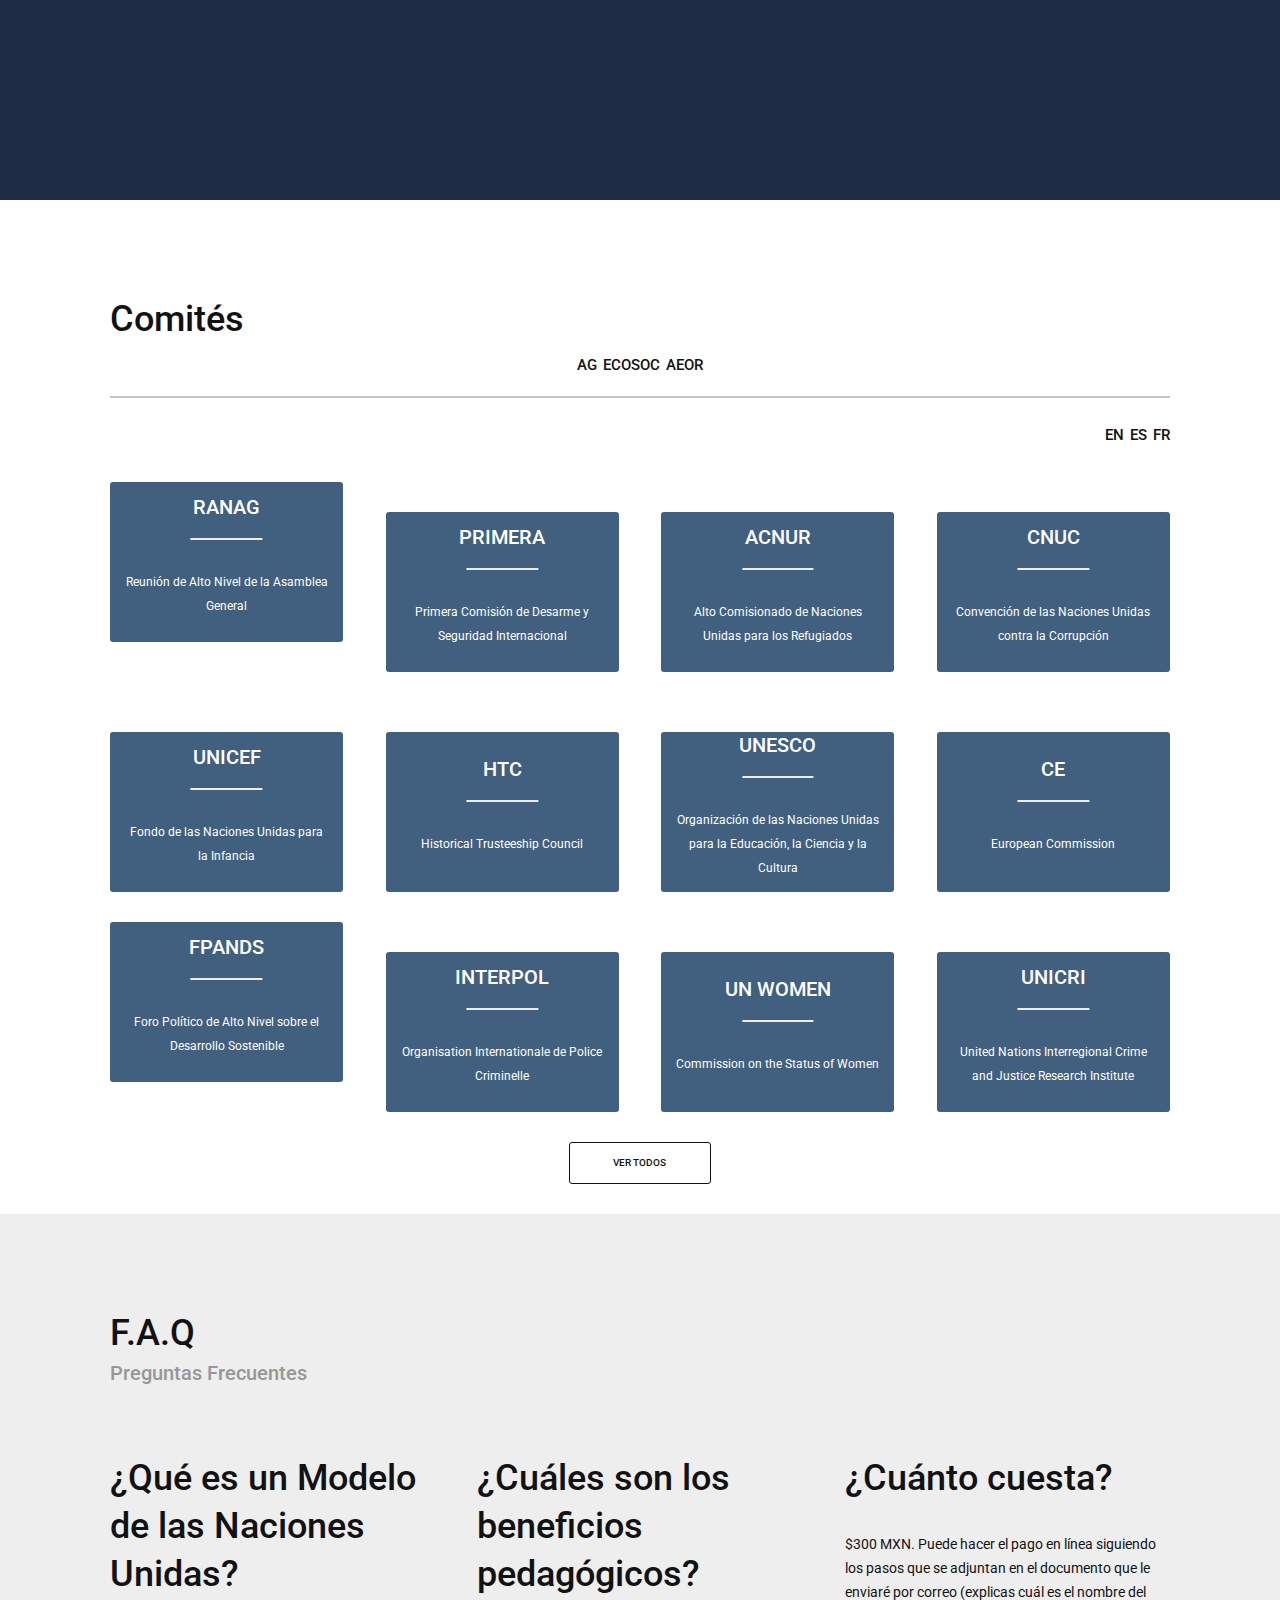
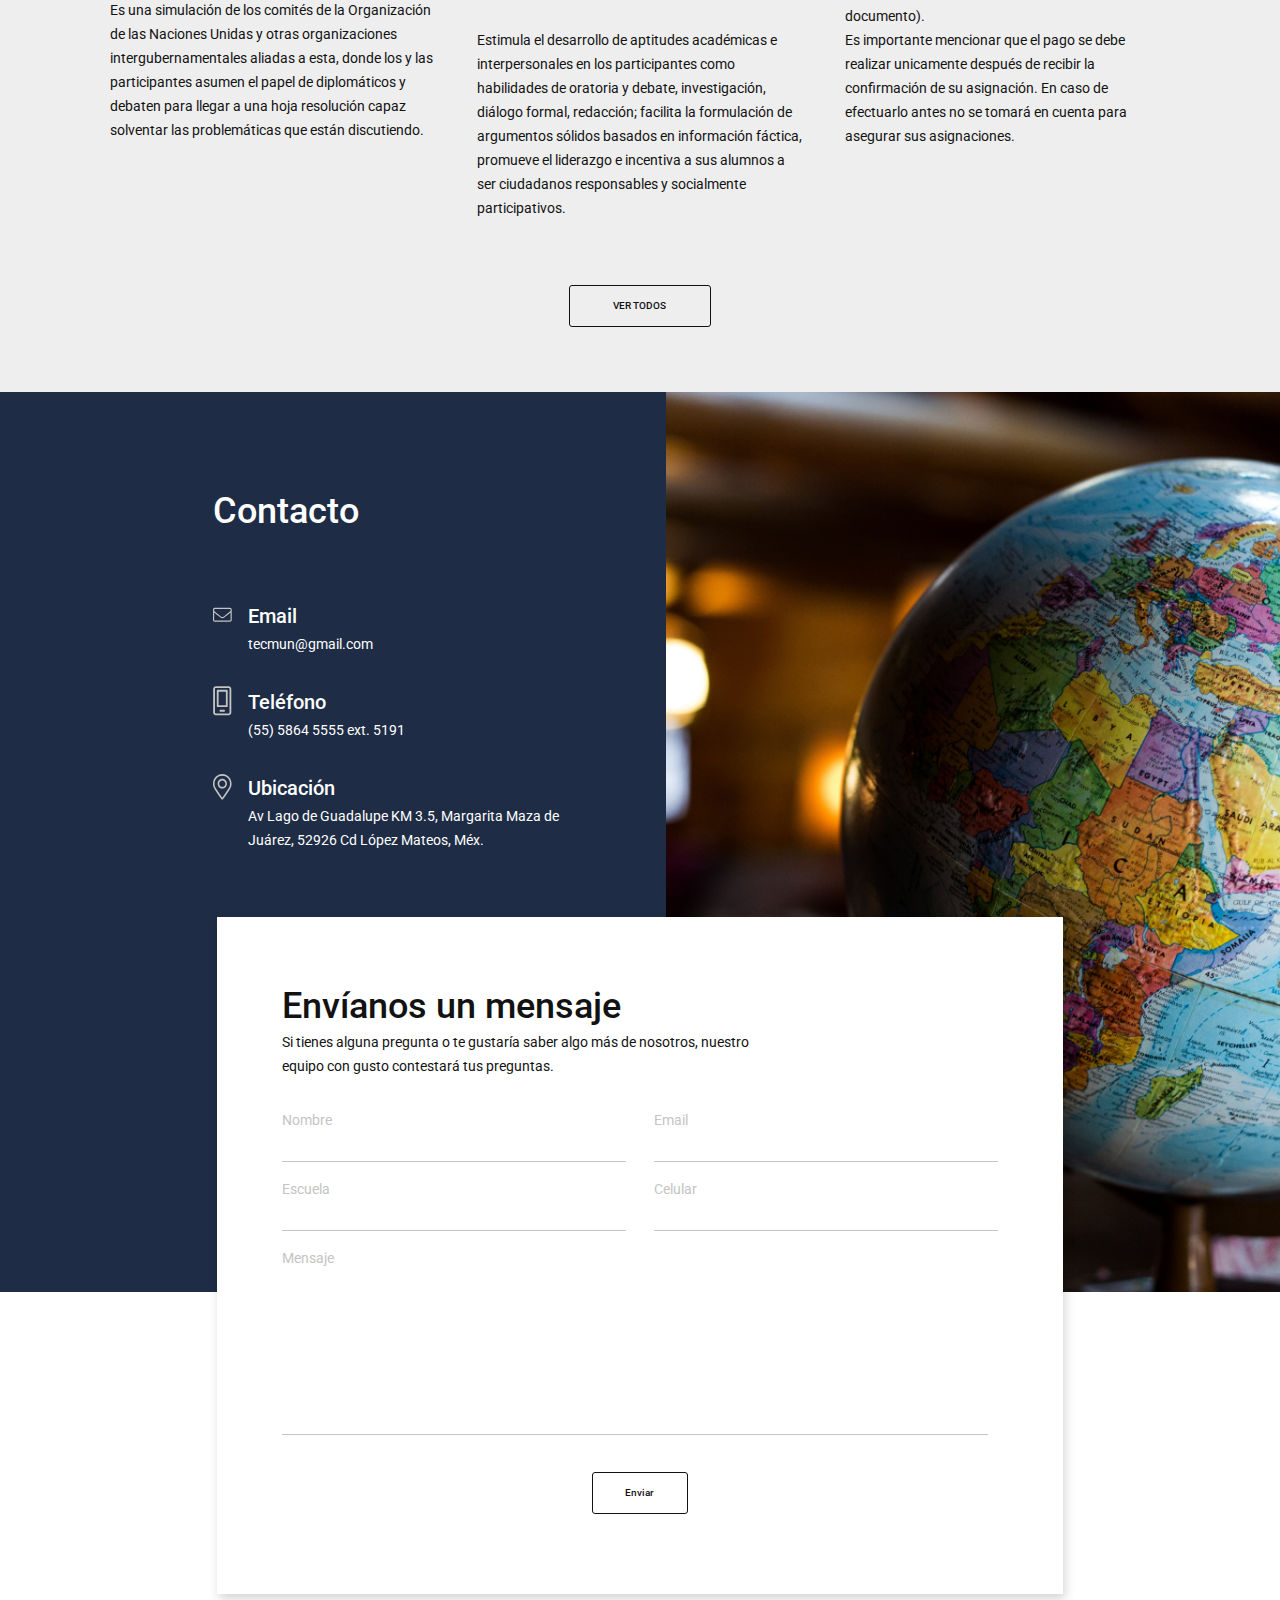
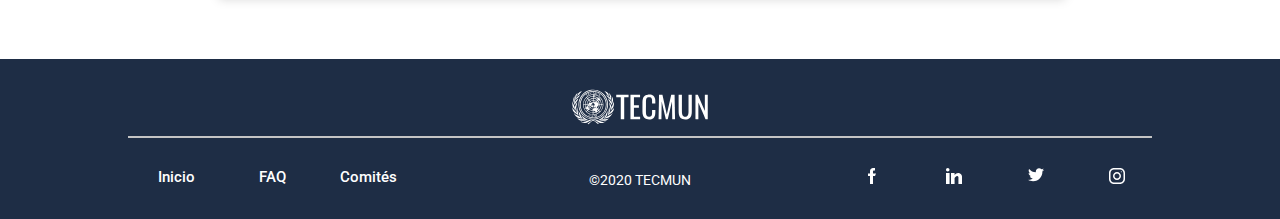
==== commit dc8fc55b: "index fixed for peoria 0.0.2" ====
--- a/index.html
+++ b/index.html
@@ -1,448 +1,489 @@
 <!DOCTYPE html>
 <html lang="en">
-
 <head>
-  <meta charset="UTF-8" />
-  <meta name="viewport" content="width=device-width, initial-scale=1.0" />
-  <meta http-equiv="X-UA-Compatible" content="ie=edge" />
-  <title>TECMUN XXXIV</title>
-  <link rel="stylesheet" href="https://dpalme.github.io/Peoria/normalize.css">
-	<link rel="stylesheet" href="https://dpalme.github.io/Peoria/peoria.css">
-  <script src="https://ajax.googleapis.com/ajax/libs/jquery/3.4.1/jquery.min.js"></script>
-  <script src="js/main.js"></script>
+	<meta charset="UTF-8" />
+	<meta name="viewport" content="width=device-width, initial-scale=1.0" />
+	<meta http<-equiv="X-UA-Compatible" content="ie=edge" />
+	<title>TECMUN XXXIV</title>
+	<link rel="stylesheet" href="https://dpalme.github.io/Peoria/normalize.css">
+	<link rel="stylesheet" href="css/peoria.css">
+	<link rel="stylesheet" href="css/custom-styles.css">
+	<script src="https://ajax.googleapis.com/ajax/libs/jquery/3.4.1/jquery.min.js"></script>
+	<script src="js/main.js"></script>
 </head>
-
 <body onload="hamburger = document.getElementById('hamburger')">
-  <header class="col-height">
-    <img src="img/Logo.svg" class="double-col"/>
-    <div class="relative absolute-right">
-      <div class="hamburger" id="hamburger"
-        onclick="navLinks.classList.toggle('open'); hamburger.classList.toggle('active');">
-        <div class="line"></div>
-        <div class="line second-line"></div>
-        <div class="line"></div>
-      </div>
-    </div>
-
-
-    <ul class="nav-links" id="navLinks">
-      <div class="absolute-centered">
-        <li>
-          <a class="header-link main-title centered-text" tabindex="0"
-            onclick="navLinks.classList.toggle('open'); hamburger.classList.toggle('active'); document.querySelector('html').classList.remove('overflow-hidden');"
-            href="#Inicio">
-            Inicio
-          </a>
-        </li>
-        <li>
-          <a class="header-link main-title centered-text" tabindex="0"
-            onclick="navLinks.classList.toggle('open'); hamburger.classList.toggle('active'); document.querySelector('html').classList.remove('overflow-hidden');"
-            href="#Nosotros">
-            Nosotros
-          </a>
-        </li>
-        <li>
-          <a class="header-link main-title centered-text" tabindex="0"
-            onclick="navLinks.classList.toggle('open'); hamburger.classList.toggle('active'); document.querySelector('html').classList.remove('overflow-hidden');"
-            href="#Comites">Comités</a>
-        </li>
-        <li>
-          <a class="header-link main-title centered-text" tabindex="0"
-            onclick="navLinks.classList.toggle('open'); hamburger.classList.toggle('active'); document.querySelector('html').classList.remove('overflow-hidden');"
-            href="#FAQ">FAQ</a>
-        </li>
-        <li>
-          <a class="header-link main-title centered-text" tabindex="0"
-            onclick="navLinks.classList.toggle('open'); hamburger.classList.toggle('active'); document.querySelector('html').classList.remove('overflow-hidden');"
-            href="#Contacto">Contacto</a>
-        </li>
-      </div>
-
-      <div class="social-icons row-force center-horizontal col half-width">
-        <a>
-          <svg width="8" height="16" viewBox="0 0 8 16" fill="none" xmlns="http://www.w3.org/2000/svg">
-            <path d="M5 5.5V3.5C5 2.948 5.448 2.5 6 2.5H7V0H5C3.343 0 2 1.343 2 3V5.5H0V8H2V16H5V8H7L8 5.5H5Z"
-              fill="white" />
-          </svg>
-        </a>
-        <a>
-          <svg width="16" height="16" viewBox="0 0 16 16" fill="none" xmlns="http://www.w3.org/2000/svg">
-            <path fill-rule="evenodd" clip-rule="evenodd"
-              d="M3.5 1.75C3.5 2.7165 2.7165 3.5 1.75 3.5C0.783502 3.5 0 2.7165 0 1.75C0 0.783502 0.783502 0 1.75 0C2.7165 0 3.5 0.783502 3.5 1.75ZM0 5H3.578V16H0V5ZM13.2998 5.12119C13.2954 5.11973 13.2909 5.11825 13.2864 5.11678C13.2616 5.10856 13.2367 5.10033 13.21 5.093C13.162 5.082 13.114 5.073 13.065 5.065C12.875 5.027 12.667 5 12.423 5C10.337 5 9.014 6.517 8.578 7.103V5H5V16H8.578V10C8.578 10 11.282 6.234 12.423 9V16H16V8.577C16 6.915 14.861 5.53 13.324 5.129C13.3159 5.12643 13.3078 5.12382 13.2998 5.12119Z"
-              fill="white" />
-          </svg>
-        </a>
-        <a>
-          <svg width="16" height="14" viewBox="0 0 16 14" fill="none" xmlns="http://www.w3.org/2000/svg">
-            <path
-              d="M16 1.87231C15.405 2.13331 14.771 2.30631 14.11 2.39031C14.79 1.98431 15.309 1.34631 15.553 0.577313C14.919 0.955313 14.219 1.22231 13.473 1.37131C12.871 0.730313 12.013 0.333313 11.077 0.333313C9.261 0.333313 7.799 1.80731 7.799 3.61431C7.799 3.87431 7.821 4.12431 7.875 4.36231C5.148 4.22931 2.735 2.92231 1.114 0.931313C0.831 1.42231 0.665 1.98431 0.665 2.58931C0.665 3.72531 1.25 4.73231 2.122 5.31531C1.595 5.30531 1.078 5.15231 0.64 4.91131C0.64 4.92131 0.64 4.93431 0.64 4.94731C0.64 6.54131 1.777 7.86531 3.268 8.17031C3.001 8.24331 2.71 8.27831 2.408 8.27831C2.198 8.27831 1.986 8.26631 1.787 8.22231C2.212 9.52131 3.418 10.4763 4.852 10.5073C3.736 11.3803 2.319 11.9063 0.785 11.9063C0.516 11.9063 0.258 11.8943 0 11.8613C1.453 12.7983 3.175 13.3333 5.032 13.3333C11.068 13.3333 14.368 8.33331 14.368 3.99931C14.368 3.85431 14.363 3.71431 14.356 3.57531C15.007 3.11331 15.554 2.53631 16 1.87231Z"
-              fill="white" />
-          </svg>
-        </a>
-        <a>
-          <svg width="16" height="12" viewBox="0 0 16 12" fill="none" xmlns="http://www.w3.org/2000/svg">
-            <path fill-rule="evenodd" clip-rule="evenodd"
-              d="M13.456 0.758687C14.415 0.812687 14.886 0.954687 15.32 1.72669C15.772 2.49769 16 3.82569 16 6.16469V6.16769V6.17269C16 8.50069 15.772 9.83869 15.321 10.6017C14.887 11.3737 14.416 11.5137 13.457 11.5787C12.498 11.6337 10.089 11.6667 8.002 11.6667C5.911 11.6667 3.501 11.6337 2.543 11.5777C1.586 11.5127 1.115 11.3727 0.677 10.6007C0.23 9.83769 0 8.49969 0 6.17169V6.16969V6.16669V6.16369C0 3.82569 0.23 2.49769 0.677 1.72669C1.115 0.953687 1.587 0.812687 2.544 0.757687C3.501 0.693687 5.911 0.666687 8.002 0.666687C10.089 0.666687 12.498 0.693687 13.456 0.758687ZM11 6.16669L6 3.16669V9.16669L11 6.16669Z"
-              fill="white" />
-          </svg>
-        </a>
-        <a>
-          <svg width="16" height="16" viewBox="0 0 16 16" fill="none" xmlns="http://www.w3.org/2000/svg">
-            <path fill-rule="evenodd" clip-rule="evenodd"
-              d="M5 0H11C13.761 0 16 2.239 16 5V11C16 13.761 13.761 16 11 16H5C2.239 16 0 13.761 0 11V5C0 2.239 2.239 0 5 0ZM11 14.5C12.93 14.5 14.5 12.93 14.5 11V5C14.5 3.07 12.93 1.5 11 1.5H5C3.07 1.5 1.5 3.07 1.5 5V11C1.5 12.93 3.07 14.5 5 14.5H11ZM4 8C4 5.791 5.791 4 8 4C10.209 4 12 5.791 12 8C12 10.209 10.209 12 8 12C5.791 12 4 10.209 4 8ZM5.5 8C5.5 9.378 6.622 10.5 8 10.5C9.378 10.5 10.5 9.378 10.5 8C10.5 6.621 9.378 5.5 8 5.5C6.622 5.5 5.5 6.621 5.5 8ZM12.833 3.7C12.833 3.99437 12.5944 4.233 12.3 4.233C12.0057 4.233 11.767 3.99437 11.767 3.7C11.767 3.40564 12.0057 3.167 12.3 3.167C12.5944 3.167 12.833 3.40564 12.833 3.7Z"
-              fill="white" />
-          </svg>
-        </a>
-      </div>
-    </ul>
-  </header>
-
-  <!Inicio>
-    <div class="fullscreen">
-      <a name="Inicio"></a>
-      <div class="fullscreen" style="background-image: url('img/landing-bg.jpg'); background-size: cover; ">
-      </div>
-      <div class="fullscreen dark-blue-bg" style="position: absolute; opacity: .4;"></div>
-      <div class="hero-title">
-        <h1>XXXV TECMUN</h1>
-        <h2>1 al 3 de abril 2020</h2>
-        <div class="separator"></div>
-        <a class="right" href="registro">
-          <div class="button"><text class="button-text block">REGISTRARME</text></div>
-        </a>
-      </div>
-      <a href="#Nosotros" onclick="document.querySelector('html').classList.remove('overflow-hidden');">
-        <svg width="30" height="30" viewBox="0 0 25 25" fill="none" xmlns="http://www.w3.org/2000/svg"
-          class="bottom-center">
-          <g clip-path="url(#clip0)">
-            <path
-              d="M24.841 11.0295C24.6291 10.8175 24.2845 10.8175 24.0725 11.0295L12.5006 22.6014L0.927483 11.0295C0.715522 10.8175 0.370932 10.8175 0.158971 11.0295C-0.0529903 11.2414 -0.0529903 11.586 0.158971 11.798L12.1158 23.7548C12.2223 23.8602 12.3614 23.9135 12.5006 23.9135C12.6397 23.9135 12.7788 23.8603 12.8843 23.7548L24.8411 11.798C25.053 11.586 25.053 11.2414 24.841 11.0295Z"
-              fill="white" />
-            <path
-              d="M24.841 1.24552C24.6291 1.03356 24.2845 1.03356 24.0725 1.24552L12.5006 12.8186L0.927483 1.24664C0.715522 1.03468 0.370932 1.03468 0.158971 1.24664C-0.0529903 1.4586 -0.0529903 1.80319 0.158971 2.01515L12.1158 13.972C12.2223 14.0774 12.3614 14.1307 12.5006 14.1307C12.6397 14.1307 12.7788 14.0774 12.8843 13.9709L24.841 2.01403C25.053 1.80207 25.053 1.45748 24.841 1.24552Z"
-              fill="white" />
-          </g>
-          <defs>
-            <clipPath id="clip0">
-              <rect width="25" height="25" fill="white" />
-            </clipPath>
-          </defs>
-        </svg>
-      </a>
-    </div>
-
-    <a name="Nosotros"></a>
-    <div class="fullscreen back-2" style="background: linear-gradient(var(--background)50%, var(--dark-blue)50%);">
-      <div class="content relative">
-        <img src="img/about2.JPG" alt="Equipo Tecmun" class="absolute-left absolute-top col-5 back">
-        <img src="img/about3.JPG" alt="Equipo Tecmun" class="absolute-left-grid top-margin col-5 back">
-        <div class="card col-7 absolute-right-grid">
-          <div class="gutter-margin-bottom">
-            <h3 class="gutter-margin-bottom">
-              Nosotros
-            </h3>
-            <p>
-              TECMUN es una simulación del período de sesiones plenarias de la Organización de las Naciones Unidas, así
-              como de otras organizaciones intergubernamentales.<br>
-              Buscamos que estudiantes de diversas instituciones educativas exploren, analizen y debatan asuntos
-              bélicos, culturales, sociales, ambientales, científicos, humanitarios o económicos, que se encuentren
-              presentes en la agenda internacional.
-            </p>
-          </div>
-          <div>
-            <h4 class="half-gutter-margin-bottom">
-              Meet
-            </h4>
-            <p>
-              El XXVII TECMUN Jr. contará con 22 diferentes salas de debate. El modelo está dirigido a estudiantes de
-              secundarias y preparatorias nacionales e internacionales. Los estudiantes de preparatoria podrán
-              participar en los comités especializados.
-            </p>
-          </div>
-        </div>
-      </div>
-    </div>
-
-    <a name="Comites"></a>
-    <div class="content">
-      <div class="flex-wrap">
-        <h3 class="gutter-margin-bottom">Comités</h3>
-        <div class="row-force col-4 margin-auto">
-          <a class="margin-auto">AG</a>
-          <a class="margin-auto">ECOSOC</a>
-          <a class="margin-auto">AEOR</a>
-        </div>
-        <div class="division-line full-width"></div>
-
-        <div class="row full-width flex-wrap gutter-margin-bottom">
-          <div class="row full-width flex-wrap">
-    
-            <div class="flex-item relative">
-              <div class="committee blue-bg relative">
-                <div class="absolute-centered full-width-percent">
-                  <h4 class="white full-width-percent"> RANAG</h4>
-                  <div class="division-line mid-white-bg"></div>
-                  <p class=" white small-body width-90">Reunión de Alto Nivel de la Asamblea General</p>
-                </div>
-              </div>
-            </div>
-            
-            <div class="flex-item relative">
-              <div class="committee blue-bg relative">
-                <div class="absolute-centered full-width-percent">
-                  <h4 class="white full-width-percent"> PRIMERA</h4>
-                  <div class="division-line mid-white-bg"></div>
-                  <p class=" white small-body width-90">Primera Comisión de Desarme y Seguridad Internacional</p>
-                </div>
-              </div>
-            </div>
-            
-            <div class="flex-item relative">
-              <div class="committee blue-bg relative">
-                <div class="absolute-centered full-width-percent">
-                  <h4 class="white full-width-percent"> HTC</h4>
-                  <div class="division-line mid-white-bg"></div>
-                  <p class=" white small-body width-90">Historical Trusteeship Council</p>
-                </div>
-              </div>
-            </div>
-            
-            <div class="flex-item relative">
-              <div class="committee green-bg relative">
-                <div class="absolute-centered full-width-percent">
-                  <h4 class="white full-width-percent"> UNESCO</h4>
-                  <div class="division-line mid-white-bg"></div>
-                  <p class=" white small-body width-90">Organización de las Naciones Unidas para la Educación, la Ciencia y la Cultura</p>
-                </div>
-              </div>
-            </div>
-            
-            <div class="flex-item relative">
-              <div class="committee green-bg relative">
-                <div class="absolute-centered full-width-percent">
-                  <h4 class="white full-width-percent"> UN WOMEN</h4>
-                  <div class="division-line mid-white-bg"></div>
-                  <p class=" white small-body width-90">Commission on the Status of Women</p>
-                </div>
-              </div>
-            </div>
-            
-            <div class="flex-item relative">
-              <div class="committee green-bg relative">
-                <div class="absolute-centered full-width-percent">
-                  <h4 class="white full-width-percent"> UNICRI</h4>
-                  <div class="division-line mid-white-bg"></div>
-                  <p class=" white small-body width-90">United Nations Interregional Crime and Justice Research Institute</p>
-                </div>
-              </div>
-            </div>
-            
-            <div class="flex-item relative">
-              <div class="committee red-bg relative">
-                <div class="absolute-centered full-width-percent">
-                  <h4 class="white full-width-percent"> BM</h4>
-                  <div class="division-line mid-white-bg"></div>
-                  <p class=" white small-body width-90">Banco Mundial</p>
-                </div>
-              </div>
-            </div>
-            
-            <div class="flex-item relative">
-              <div class="committee red-bg relative">
-                <div class="absolute-centered full-width-percent">
-                  <h4 class="white full-width-percent"> NATO</h4>
-                  <div class="division-line mid-white-bg"></div>
-                  <p class=" white small-body width-90">North Atlantic Treaty Organization</p>
-                </div>
-              </div>
-            </div>
-            
-            <div class="flex-item relative">
-              <div class="committee red-bg relative">
-                <div class="absolute-centered full-width-percent">
-                  <h4 class="white full-width-percent"> SC</h4>
-                  <div class="division-line mid-white-bg"></div>
-                  <p class=" white small-body width-90">Security Council</p>
-                </div>
-              </div>
-            </div>
-              
-          </div>
-        </div>
-
-        <a class="center-horizontal" href="committees.html">
-          <div class="button button-text block">VER TODOS</div>
-        </a>
-
-
-      </div>
-    </div>
-
-    <a name="FAQ"></a>
-    <div class="content mid-white-bg">
-      <h3>F.A.Q</h3>
-      <h4 class="grayed-out separator">Preguntas Frecuentes</h4>
-      <div class="row top-align gutter-margin-bottom">
-        <div class="flex-item gutter-margin-bottom">
-          <div class="col-4">
-            <h3 class="small-separator">¿Qué es un Modelo de las Naciones Unidas? </h3>
-            <p>Es una simulación de los comités de la Organización de las Naciones Unidas y otras organizaciones
-              intergubernamentales aliadas a esta, donde los y las participantes asumen el papel de diplomáticos y
-              debaten para llegar a una hoja resolución capaz solventar las problemáticas que están discutiendo.
-            </p>
-          </div>
-        </div>
-        <div class="flex-item gutter-margin-bottom">
-          <div class="col-4 right">
-            <h3 class="small-separator">¿Cuáles son los beneficios pedagógicos?</h3>
-            <p>Estimula el desarrollo de aptitudes académicas e interpersonales en los participantes como
-              habilidades de oratoria y debate, investigación, diálogo formal, redacción; facilita la formulación de
-              argumentos sólidos basados en información fáctica, promueve el liderazgo e incentiva a sus alumnos a
-              ser ciudadanos responsables y socialmente participativos.</p>
-          </div>
-        </div>
-        <div class="flex-item gutter-margin-bottom">
-          <div class="col-4 right">
-            <h3 class="small-separator">¿Cuánto cuesta?</h3>
-            <p>$300 MXN. Puede hacer el pago en línea siguiendo los pasos que se adjuntan en el documento que le
-              enviaré por correo (explicas cuál es el nombre del documento).<br>
-              Es importante mencionar que el pago se debe realizar unicamente después de recibir la confirmación de
-              su asignación. En caso de efectuarlo antes no se tomará en cuenta para asegurar sus asignaciones.</p>
-          </div>
-        </div>
-      </div>
-      <a class="center-horizontal" href="faq.html">
-        <div class="button button-text block">VER TODOS</div>
-      </a>
-    </div>
-
-    <a name="Contacto"></a>
-    <div class="fullscreen">
-      <img src="img/kyle-glenn-nXt5HtLmlgE-unsplash.jpg"
-        class="half-width-percent full-height-percent image-cover absolute-right top tablet-hide">
-      <div class="content-width dark-blue-bg separator"
-        style="background: linear-gradient(var(--dark-blue)50%, var(--background)50%);">
-        <div class="col-4 separator">
-          <h3 class="white separator">Contacto</h3>
-          <div class="row gutter-margin-bottom col-5">
-            <svg width="24" height="19" viewBox="0 0 24 19" fill="none" xmlns="http://www.w3.org/2000/svg"
-              class="half-gutter-margin col-1">
-              <path
-                d="M21.75 0.197021H2.25C1.00781 0.197021 0 1.20549 0 2.44849V15.9573C0 17.2003 1.00781 18.2087 2.25 18.2087H21.75C22.9922 18.2087 24 17.2003 24 15.9573V2.44849C24 1.20549 22.9922 0.197021 21.75 0.197021ZM2.25 1.698H21.75C22.1625 1.698 22.5 2.03572 22.5 2.44849V4.39037C21.4734 5.25812 20.0063 6.45422 15.4406 10.08C14.6484 10.7085 13.0875 12.2236 12 12.2048C10.9125 12.2236 9.34688 10.7085 8.55938 10.08C3.99375 6.45422 2.52656 5.25812 1.5 4.39037V2.44849C1.5 2.03572 1.8375 1.698 2.25 1.698ZM21.75 16.7078H2.25C1.8375 16.7078 1.5 16.37 1.5 15.9573V6.34164C2.56875 7.21877 4.25625 8.57434 7.62656 11.2526C8.5875 12.0219 10.2844 13.7152 12 13.7058C13.7063 13.7199 15.3891 12.0407 16.3734 11.2526C19.7437 8.57434 21.4312 7.21877 22.5 6.34164V15.9573C22.5 16.37 22.1625 16.7078 21.75 16.7078Z"
-                fill="#C4C4C4" />
-            </svg>
-            <div class="col col-4">
-              <h4 class="white">Email</h4>
-              <p class="white">tecmun@gmail.com</p>
-            </div>
-          </div>
-          <div class="row gutter-margin-bottom col-5">
-            <svg width="19" height="31" viewBox="0 0 19 31" fill="none" xmlns="http://www.w3.org/2000/svg"
-              class="half-gutter-margin col-1">
-              <path
-                d="M13.125 5.87842V19.9501H5.625V5.87842H13.125ZM15.9375 0.249756H2.8125C1.25977 0.249756 0 1.51034 0 3.06409V27.4549C0 29.0087 1.25977 30.2693 2.8125 30.2693H15.9375C17.4902 30.2693 18.75 29.0087 18.75 27.4549V3.06409C18.75 1.51034 17.4902 0.249756 15.9375 0.249756ZM2.8125 28.3931C2.29687 28.3931 1.875 27.9709 1.875 27.4549V3.06409C1.875 2.54813 2.29687 2.12598 2.8125 2.12598H15.9375C16.4531 2.12598 16.875 2.54813 16.875 3.06409V27.4549C16.875 27.9709 16.4531 28.3931 15.9375 28.3931H2.8125ZM14.2969 4.0022H4.45312C4.06641 4.0022 3.75 4.31881 3.75 4.70578V21.1227C3.75 21.5097 4.06641 21.8263 4.45312 21.8263H14.2969C14.6836 21.8263 15 21.5097 15 21.1227V4.70578C15 4.31881 14.6836 4.0022 14.2969 4.0022ZM11.4844 24.6406H7.26562C6.87891 24.6406 6.5625 24.9572 6.5625 25.3442V25.8133C6.5625 26.2002 6.87891 26.5168 7.26562 26.5168H11.4844C11.8711 26.5168 12.1875 26.2002 12.1875 25.8133V25.3442C12.1875 24.9572 11.8711 24.6406 11.4844 24.6406Z"
-                fill="#C4C4C4" />
-            </svg>
-            <div class="col col-4">
-              <h4 class="white">Teléfono</h4>
-              <p class="white">(55) 5864 5555 ext. 5191</p>
-            </div>
-          </div>
-          <div class="row gutter-margin-bottom col-5">
-            <svg width="22" height="31" viewBox="0 0 22 31" fill="none" xmlns="http://www.w3.org/2000/svg"
-              class="half-gutter-margin col-1">
-              <path
-                d="M10.9091 5.93897C7.90142 5.93897 5.45455 8.46395 5.45455 11.5676C5.45455 14.6713 7.90142 17.1963 10.9091 17.1963C13.9168 17.1963 16.3636 14.6713 16.3636 11.5676C16.3636 8.46395 13.9168 5.93897 10.9091 5.93897ZM10.9091 15.3201C8.90398 15.3201 7.27273 13.6367 7.27273 11.5676C7.27273 9.49851 8.90398 7.81519 10.9091 7.81519C12.9142 7.81519 14.5455 9.49851 14.5455 11.5676C14.5455 13.6367 12.9142 15.3201 10.9091 15.3201ZM10.9091 0.310303C4.88415 0.310303 0 5.35036 0 11.5676C0 16.1065 1.53239 17.374 9.78796 29.7242C10.3297 30.5316 11.4885 30.5318 12.0303 29.7242C20.2858 17.374 21.8182 16.1065 21.8182 11.5676C21.8182 5.35036 16.934 0.310303 10.9091 0.310303ZM10.9091 28.0978C2.9946 16.2868 1.81818 15.349 1.81818 11.5676C1.81818 9.06182 2.76381 6.70605 4.48085 4.93419C6.1979 3.16233 8.4808 2.18652 10.9091 2.18652C13.3374 2.18652 15.6203 3.16233 17.3373 4.93419C19.0544 6.70605 20 9.06182 20 11.5676C20 15.3488 18.8243 16.2857 10.9091 28.0978Z"
-                fill="#C4C4C4" />
-            </svg>
-            <div class="col col-4">
-              <h4 class="white">Ubicación</h4>
-              <p class="white">Av Lago de Guadalupe KM 3.5, Margarita Maza de Juárez, 52926 Cd López Mateos, Méx.</p>
-            </div>
-          </div>
-        </div>
-        <div class="relative">
-          <div class="card margin-auto-sides front">
-            <h3>Envíanos un mensaje</h3>
-            <p class="gutter-margin-bottom">Si tienes alguna pregunta o te gustaría saber algo más de
-              nosotros, nuestro equipo con gusto contestará tus preguntas.</p>
-            <form class="row flex-wrap full-width-percent half-gutter-margin-bottom">
-              <div class="col half-width-percent half-gutter-margin-bottom">
-                <label>Nombre</label>
-                <input type="text" class="col-4 half-gutter-margin-right" required="">
-              </div>
-              <div class="col half-width-percent half-gutter-margin-bottom">
-                <label>Email</label>
-                <input type="text" class="col-4" required="">
-              </div>
-              <div class="col half-width-percent half-gutter-margin-bottom">
-                <label>Escuela</label>
-                <input type="text" class="col-4 half-gutter-margin-right" required="">
-              </div>
-              <div class="col half-width-percent half-gutter-margin-bottom">
-                <label>Celular</label>
-                <input type="text" class="col-4 half-gutter-margin-bottom" required="">
-              </div class="col full-width-percent half-gutter-margin-bottom">
-              <label>Mensaje</label>
-              <textarea class="special-input body-text full-width-percent" rows="4" required=""></textarea>
-            </form>
-            <div class="button right" href="registro.html">
-              <a><text class="button-text block">Send</text></a>
-            </div>
-          </div>
-        </div>
-      </div>
-
-      <footer>
-        <img src="img/Logo-White.svg" />
-        <div class="division-line full-width"></div>
-        <div class="row margin-auto center-horizontal">
-          <div class="row col-4 white margin-auto gutter-margin-bottom>
-            <a href=" ./" style="margin: auto">Inicio</a>
-            <a href="./faq.html" style="margin: auto">FAQ</a>
-            <a href="./committees.html" style="margin: auto">Comités</a>
-          </div>
-          <p class="col col-4 links white margin-auto gutter-margin-bottom  ">©2020 TECMUN</p>
-          <div class="social-icons row col-4 margin-auto">
-            <a>
-              <svg height="16" viewBox="0 0 8 16" fill="none" xmlns="http://www.w3.org/2000/svg">
-                <path d="M5 5.5V3.5C5 2.948 5.448 2.5 6 2.5H7V0H5C3.343 0 2 1.343 2 3V5.5H0V8H2V16H5V8H7L8 5.5H5Z"
-                  fill="white" />
-              </svg>
-            </a>
-            <a>
-              <svg height="16" viewBox="0 0 16 16" fill="none" xmlns="http://www.w3.org/2000/svg">
-                <path fill-rule="evenodd" clip-rule="evenodd"
-                  d="M3.5 1.75C3.5 2.7165 2.7165 3.5 1.75 3.5C0.783502 3.5 0 2.7165 0 1.75C0 0.783502 0.783502 0 1.75 0C2.7165 0 3.5 0.783502 3.5 1.75ZM0 5H3.578V16H0V5ZM13.2998 5.12119C13.2954 5.11973 13.2909 5.11825 13.2864 5.11678C13.2616 5.10856 13.2367 5.10033 13.21 5.093C13.162 5.082 13.114 5.073 13.065 5.065C12.875 5.027 12.667 5 12.423 5C10.337 5 9.014 6.517 8.578 7.103V5H5V16H8.578V10C8.578 10 11.282 6.234 12.423 9V16H16V8.577C16 6.915 14.861 5.53 13.324 5.129C13.3159 5.12643 13.3078 5.12382 13.2998 5.12119Z"
-                  fill="white" />
-              </svg>
-            </a>
-            <a>
-              <svg height="16" viewBox="0 0 16 14" fill="none" xmlns="http://www.w3.org/2000/svg">
-                <path
-                  d="M16 1.87231C15.405 2.13331 14.771 2.30631 14.11 2.39031C14.79 1.98431 15.309 1.34631 15.553 0.577313C14.919 0.955313 14.219 1.22231 13.473 1.37131C12.871 0.730313 12.013 0.333313 11.077 0.333313C9.261 0.333313 7.799 1.80731 7.799 3.61431C7.799 3.87431 7.821 4.12431 7.875 4.36231C5.148 4.22931 2.735 2.92231 1.114 0.931313C0.831 1.42231 0.665 1.98431 0.665 2.58931C0.665 3.72531 1.25 4.73231 2.122 5.31531C1.595 5.30531 1.078 5.15231 0.64 4.91131C0.64 4.92131 0.64 4.93431 0.64 4.94731C0.64 6.54131 1.777 7.86531 3.268 8.17031C3.001 8.24331 2.71 8.27831 2.408 8.27831C2.198 8.27831 1.986 8.26631 1.787 8.22231C2.212 9.52131 3.418 10.4763 4.852 10.5073C3.736 11.3803 2.319 11.9063 0.785 11.9063C0.516 11.9063 0.258 11.8943 0 11.8613C1.453 12.7983 3.175 13.3333 5.032 13.3333C11.068 13.3333 14.368 8.33331 14.368 3.99931C14.368 3.85431 14.363 3.71431 14.356 3.57531C15.007 3.11331 15.554 2.53631 16 1.87231Z"
-                  fill="white" />
-              </svg>
-            </a>
-            <a>
-              <svg height="16" viewBox="0 0 16 12" fill="none" xmlns="http://www.w3.org/2000/svg">
-                <path fill-rule="evenodd" clip-rule="evenodd"
-                  d="M13.456 0.758687C14.415 0.812687 14.886 0.954687 15.32 1.72669C15.772 2.49769 16 3.82569 16 6.16469V6.16769V6.17269C16 8.50069 15.772 9.83869 15.321 10.6017C14.887 11.3737 14.416 11.5137 13.457 11.5787C12.498 11.6337 10.089 11.6667 8.002 11.6667C5.911 11.6667 3.501 11.6337 2.543 11.5777C1.586 11.5127 1.115 11.3727 0.677 10.6007C0.23 9.83769 0 8.49969 0 6.17169V6.16969V6.16669V6.16369C0 3.82569 0.23 2.49769 0.677 1.72669C1.115 0.953687 1.587 0.812687 2.544 0.757687C3.501 0.693687 5.911 0.666687 8.002 0.666687C10.089 0.666687 12.498 0.693687 13.456 0.758687ZM11 6.16669L6 3.16669V9.16669L11 6.16669Z"
-                  fill="white" />
-              </svg>
-            </a>
-            <a>
-              <svg height="16" viewBox="0 0 16 16" fill="none" xmlns="http://www.w3.org/2000/svg">
-                <path fill-rule="evenodd" clip-rule="evenodd"
-                  d="M5 0H11C13.761 0 16 2.239 16 5V11C16 13.761 13.761 16 11 16H5C2.239 16 0 13.761 0 11V5C0 2.239 2.239 0 5 0ZM11 14.5C12.93 14.5 14.5 12.93 14.5 11V5C14.5 3.07 12.93 1.5 11 1.5H5C3.07 1.5 1.5 3.07 1.5 5V11C1.5 12.93 3.07 14.5 5 14.5H11ZM4 8C4 5.791 5.791 4 8 4C10.209 4 12 5.791 12 8C12 10.209 10.209 12 8 12C5.791 12 4 10.209 4 8ZM5.5 8C5.5 9.378 6.622 10.5 8 10.5C9.378 10.5 10.5 9.378 10.5 8C10.5 6.621 9.378 5.5 8 5.5C6.622 5.5 5.5 6.621 5.5 8ZM12.833 3.7C12.833 3.99437 12.5944 4.233 12.3 4.233C12.0057 4.233 11.767 3.99437 11.767 3.7C11.767 3.40564 12.0057 3.167 12.3 3.167C12.5944 3.167 12.833 3.40564 12.833 3.7Z"
-                  fill="white" />
-              </svg>
-            </a>
-          </div>
-        </div>
-      </footer>
-    </div>
+	<header class="fixed front-2 gutter-height">
+		<div class="container">
+			<img class="absolute gutter-height" src="img/Logo.svg" />
+			<div class="hamburger one columns nine-offset"
+				onclick="document.querySelector('ul').classList.toggle('open');">
+				<div class="line"></div>
+				<div class="line line-margin"></div>
+				<div class="line"></div>
+			</div>
+		</div>
+
+		<ul class="nav-links" id="navLinks">
+			<div class="container">
+				<div class="quarter-screen-margin mid-white">
+					<li>
+						<a class="header-link main-title text-center" tabindex="0"
+							onclick="navLinks.classList.toggle('open'); hamburger.classList.toggle('active'); document.querySelector('html').classList.remove('overflow-hidden');"
+							href="#Inicio">
+							Inicio
+						</a>
+					</li>
+					<li>
+						<a class="header-link main-title text-center" tabindex="0"
+							onclick="navLinks.classList.toggle('open'); hamburger.classList.toggle('active'); document.querySelector('html').classList.remove('overflow-hidden');"
+							href="#Nosotros">
+							Nosotros
+						</a>
+					</li>
+					<li>
+						<a class="header-link main-title text-center" tabindex="0"
+							onclick="navLinks.classList.toggle('open'); hamburger.classList.toggle('active'); document.querySelector('html').classList.remove('overflow-hidden');"
+							href="#Comites">Comités</a>
+					</li>
+					<li>
+						<a class="header-link main-title text-center" tabindex="0"
+							onclick="navLinks.classList.toggle('open'); hamburger.classList.toggle('active'); document.querySelector('html').classList.remove('overflow-hidden');"
+							href="#FAQ">FAQ</a>
+					</li>
+					<li>
+						<a class="header-link main-title text-center" tabindex="0"
+							onclick="navLinks.classList.toggle('open'); hamburger.classList.toggle('active'); document.querySelector('html').classList.remove('overflow-hidden');"
+							href="#Contacto">Contacto</a>
+					</li>
+					<div class="one-third column one-third-offset text-center">
+						<a class="block four columns gutter-margin-bottom">
+							<svg width="8" height="16" viewBox="0 0 8 16" fill="none" xmlns="http://www.w3.org/2000/svg"
+								class="margin-auto-sides">
+								<path d="M5 5.5V3.5C5 2.948 5.448 2.5 6 2.5H7V0H5C3.343 0 2 1.343 2 3V5.5H0V8H2V16H5V8H7L8 5.5H5Z"
+									fill="white" />
+							</svg>
+						</a>
+						<a class="block four columns gutter-margin-bottom">
+							<svg width="16" height="14" viewBox="0 0 16 14" fill="none" xmlns="http://www.w3.org/2000/svg"
+								class="margin-auto-sides">
+								<path
+									d="M16 1.87231C15.405 2.13331 14.771 2.30631 14.11 2.39031C14.79 1.98431 15.309 1.34631 15.553 0.577313C14.919 0.955313 14.219 1.22231 13.473 1.37131C12.871 0.730313 12.013 0.333313 11.077 0.333313C9.261 0.333313 7.799 1.80731 7.799 3.61431C7.799 3.87431 7.821 4.12431 7.875 4.36231C5.148 4.22931 2.735 2.92231 1.114 0.931313C0.831 1.42231 0.665 1.98431 0.665 2.58931C0.665 3.72531 1.25 4.73231 2.122 5.31531C1.595 5.30531 1.078 5.15231 0.64 4.91131C0.64 4.92131 0.64 4.93431 0.64 4.94731C0.64 6.54131 1.777 7.86531 3.268 8.17031C3.001 8.24331 2.71 8.27831 2.408 8.27831C2.198 8.27831 1.986 8.26631 1.787 8.22231C2.212 9.52131 3.418 10.4763 4.852 10.5073C3.736 11.3803 2.319 11.9063 0.785 11.9063C0.516 11.9063 0.258 11.8943 0 11.8613C1.453 12.7983 3.175 13.3333 5.032 13.3333C11.068 13.3333 14.368 8.33331 14.368 3.99931C14.368 3.85431 14.363 3.71431 14.356 3.57531C15.007 3.11331 15.554 2.53631 16 1.87231Z"
+									fill="white" />
+							</svg>
+						</a>
+						<a class="block four columns gutter-margin-bottom">
+							<svg width="16" height="16" viewBox="0 0 16 16" fill="none" xmlns="http://www.w3.org/2000/svg"
+								class="margin-auto-sides">
+								<path fill-rule="evenodd" clip-rule="evenodd"
+									d="M5 0H11C13.761 0 16 2.239 16 5V11C16 13.761 13.761 16 11 16H5C2.239 16 0 13.761 0 11V5C0 2.239 2.239 0 5 0ZM11 14.5C12.93 14.5 14.5 12.93 14.5 11V5C14.5 3.07 12.93 1.5 11 1.5H5C3.07 1.5 1.5 3.07 1.5 5V11C1.5 12.93 3.07 14.5 5 14.5H11ZM4 8C4 5.791 5.791 4 8 4C10.209 4 12 5.791 12 8C12 10.209 10.209 12 8 12C5.791 12 4 10.209 4 8ZM5.5 8C5.5 9.378 6.622 10.5 8 10.5C9.378 10.5 10.5 9.378 10.5 8C10.5 6.621 9.378 5.5 8 5.5C6.622 5.5 5.5 6.621 5.5 8ZM12.833 3.7C12.833 3.99437 12.5944 4.233 12.3 4.233C12.0057 4.233 11.767 3.99437 11.767 3.7C11.767 3.40564 12.0057 3.167 12.3 3.167C12.5944 3.167 12.833 3.40564 12.833 3.7Z"
+									fill="white" />
+							</svg>
+						</a>
+					</div>
+				</div>
+			</div>
+		</ul>
+	</header>
+
+	<a name="Inicio"></a>
+	<div class="fullscreen relative">
+		<a name=" Inicio"></a>
+		<div class="fullscreen absolute back-2"
+			style="background-image: url('img/landing-bg.jpg'); background-size: cover;">
+		</div>
+		<div class="fullscreen dark-blue-bg absolute back" style="opacity: .4;"></div>
+		<div class="container">
+			<div class="one-third column six-offset quarter-screen-margin">
+				<h1>XXXV TECMUN</h1>
+				<h2>1 al 3 de abril 2020</h2>
+				<div class="separator"></div>
+				<a class="text-right double-col-width block" href="registro">
+					<div class="button"><text class="button-text block">REGISTRARME</text></div>
+				</a>
+			</div>
+		</div>
+		<div class="u-full-width text-center">
+			<div class="two columns five-offset">
+				<a href="#Nosotros" onclick="document.querySelector('html').classList.remove('overflow-hidden');">
+					<svg width="30" height="30" viewBox="0 0 25 25" fill="none" xmlns="http://www.w3.org/2000/svg"
+						class="bottom-center">
+						<g clip-path="url(#clip0)">
+							<path
+								d="M24.841 11.0295C24.6291 10.8175 24.2845 10.8175 24.0725 11.0295L12.5006 22.6014L0.927483 11.0295C0.715522 10.8175 0.370932 10.8175 0.158971 11.0295C-0.0529903 11.2414 -0.0529903 11.586 0.158971 11.798L12.1158 23.7548C12.2223 23.8602 12.3614 23.9135 12.5006 23.9135C12.6397 23.9135 12.7788 23.8603 12.8843 23.7548L24.8411 11.798C25.053 11.586 25.053 11.2414 24.841 11.0295Z"
+								fill="white" />
+							<path
+								d="M24.841 1.24552C24.6291 1.03356 24.2845 1.03356 24.0725 1.24552L12.5006 12.8186L0.927483 1.24664C0.715522 1.03468 0.370932 1.03468 0.158971 1.24664C-0.0529903 1.4586 -0.0529903 1.80319 0.158971 2.01515L12.1158 13.972C12.2223 14.0774 12.3614 14.1307 12.5006 14.1307C12.6397 14.1307 12.7788 14.0774 12.8843 13.9709L24.841 2.01403C25.053 1.80207 25.053 1.45748 24.841 1.24552Z"
+								fill="white" />
+						</g>
+						<defs>
+							<clipPath id="clip0">
+								<rect width="25" height="25" fill="white" />
+							</clipPath>
+						</defs>
+					</svg>
+				</a>
+			</div>
+		</div>
+	</div>
+
+	<a name="Nosotros"></a>
+	<div class="fullscreen relative" style="background: linear-gradient(var(--white)50%, var(--dark-blue)50%);">
+		<div class="half column col-margin-top relative">
+			<img src="img/about3.JPG" alt="Equipo Tecmun" class="twelve columns mobile-hide">
+			<img src="img/about2.JPG" alt="Equipo Tecmun"
+				class="ten columns absolute quarter-screen-margin right mobile-hide">
+		</div>
+		<div class="container full-height">
+			<div class="card eight columns four-offset vertical-center">
+				<div class="gutter-margin-bottom">
+					<h3 class="gutter-margin-bottom">Nosotros</h3>
+					<p>
+						TECMUN es una simulación del período de sesiones plenarias de la Organización de las Naciones
+						Unidas, así
+						como de otras organizaciones intergubernamentales.<br>
+						Buscamos que estudiantes de diversas instituciones educativas exploren, analizen y debatan
+						asuntos
+						bélicos, culturales, sociales, ambientales, científicos, humanitarios o económicos, que se
+						encuentren
+						presentes en la agenda internacional.
+					</p>
+				</div>
+				<div>
+					<h4 class="half-gutter-margin-bottom">Meet</h4>
+					<p>
+						El XXVII TECMUN Jr. contará con 22 diferentes salas de debate. El modelo está dirigido a
+						estudiantes de
+						secundarias y preparatorias nacionales e internacionales. Los estudiantes de preparatoria podrán
+						participar en los comités especializados.
+					</p>
+				</div>
+			</div>
+		</div>
+	</div>
+
+	<div class="full column margin-none">
+		<a name="Comites"></a>
+		<div class="container-top-margin">
+			<div class="full column margin-none">
+				<h3>Comités</h3>
+			</div>
+			<div class="full column margin-none">
+				<div class="one-third column one-third-offset text-center">
+					<a class="margin-auto">AG</a>
+					<a class="margin-auto">ECOSOC</a>
+					<a class="margin-auto">AEOR</a>
+				</div>
+			</div>
+			<div class="full column margin-none">
+				<div class="division-line twelve columns"></div>
+			</div>
+			<div class="full column margin-none">
+				<div class="one-third column two-thirds-offset text-right gutter-margin-bottom">
+					<a class="margin-auto">EN</a>
+					<a class="margin-auto">ES</a>
+					<a class="margin-auto">FR</a>
+				</div>
+			</div>
+			<div class="full column margin-none">
+				<div class="twelve columns text-center gutter-margin-bottom">
+					<div class="three columns double-col-height blue-bg rounded relative">
+						<div class="container absolute-center full column">
+							<h4 class="white full column"> RANAG</h4>
+							<div class="division-line mid-white-bg one-third column one-third-offset"></div>
+							<p class="white small-body full column margin-none half-gutter-padding">Reunión de Alto Nivel de la Asamblea General</p>
+						</div>
+					</div>
+
+					<div class="three columns double-col-height blue-bg rounded relative gutter-margin-top">
+						<div class="container absolute-center full column">
+							<h4 class="white full column"> PRIMERA</h4>
+							<div class="division-line mid-white-bg one-third column one-third-offset"></div>
+							<p class="white small-body full column margin-none half-gutter-padding">Primera Comisión de Desarme y Seguridad Internacional
+							</p>
+						</div>
+					</div>
+
+					<div class="three columns double-col-height blue-bg rounded relative gutter-margin-top">
+						<div class="container absolute-center full column">
+							<h4 class="white full column"> ACNUR</h4>
+							<div class="division-line mid-white-bg one-third column one-third-offset"></div>
+							<p class="white small-body full column margin-none half-gutter-padding">Alto Comisionado de Naciones Unidas para los Refugiados
+							</p>
+						</div>
+					</div>
+
+					<div class="three columns double-col-height blue-bg rounded relative gutter-margin-top">
+						<div class="container absolute-center full column">
+							<h4 class="white full column"> CNUC</h4>
+							<div class="division-line mid-white-bg one-third column one-third-offset"></div>
+							<p class="white small-body full column margin-none half-gutter-padding">Convención de las Naciones Unidas contra la Corrupción
+							</p>
+						</div>
+					</div>
+				</div>
+				<div class="twelve columns text-center gutter-margin-bottom">
+					<div class="three columns double-col-height blue-bg rounded relative gutter-margin-top">
+						<div class="container absolute-center full column">
+							<h4 class="white full column"> UNICEF</h4>
+							<div class="division-line mid-white-bg one-third column one-third-offset"></div>
+							<p class="white small-body full column margin-none half-gutter-padding">Fondo de las Naciones Unidas para la Infancia</p>
+						</div>
+					</div>
+
+					<div class="three columns double-col-height blue-bg rounded relative gutter-margin-top">
+						<div class="container absolute-center full column">
+							<h4 class="white full column"> HTC</h4>
+							<div class="division-line mid-white-bg one-third column one-third-offset"></div>
+							<p class="white small-body full column margin-none half-gutter-padding">Historical Trusteeship Council</p>
+						</div>
+					</div>
+
+					<div class="three columns double-col-height blue-bg rounded relative gutter-margin-top">
+						<div class="container absolute-center full column">
+							<h4 class="white full column"> UNESCO</h4>
+							<div class="division-line mid-white-bg one-third column one-third-offset"></div>
+							<p class="white small-body full column margin-none half-gutter-padding">Organización de las Naciones Unidas para la Educación,
+								la
+								Ciencia y la Cultura</p>
+						</div>
+					</div>
+
+					<div class="three columns double-col-height blue-bg rounded relative gutter-margin-top">
+						<div class="container absolute-center full column">
+							<h4 class="white full column"> CE</h4>
+							<div class="division-line mid-white-bg one-third column one-third-offset"></div>
+							<p class="white small-body full column margin-none half-gutter-padding">European Commission</p>
+						</div>
+					</div>
+				</div>
+				<div class="twelve columns text-center mobile-hide">
+					<div class="three columns double-col-height blue-bg rounded relative">
+						<div class="container absolute-center full column">
+							<h4 class="white full column"> FPANDS</h4>
+							<div class="division-line mid-white-bg one-third column one-third-offset"></div>
+							<p class="white small-body full column margin-none half-gutter-padding">Foro Político de Alto Nivel sobre el Desarrollo
+								Sostenible
+							</p>
+						</div>
+					</div>
+
+					<div class="three columns double-col-height blue-bg rounded relative gutter-margin-top">
+						<div class="container absolute-center full column">
+							<h4 class="white full column"> INTERPOL</h4>
+							<div class="division-line mid-white-bg one-third column one-third-offset"></div>
+							<p class="white small-body full column margin-none half-gutter-padding">Organisation Internationale de Police Criminelle</p>
+						</div>
+					</div>
+
+					<div class="three columns double-col-height blue-bg rounded relative gutter-margin-top">
+						<div class="container absolute-center full column">
+							<h4 class="white full column"> UN WOMEN</h4>
+							<div class="division-line mid-white-bg one-third column one-third-offset"></div>
+							<p class="white small-body full column margin-none half-gutter-padding">Commission on the Status of Women</p>
+						</div>
+					</div>
+
+					<div class="three columns double-col-height blue-bg rounded relative gutter-margin-top">
+						<div class="container absolute-center full column">
+							<h4 class="white full column"> UNICRI</h4>
+							<div class="division-line mid-white-bg one-third column one-third-offset"></div>
+							<p class="white small-body full column margin-none half-gutter-padding">United Nations Interregional Crime and Justice Research
+								Institute</p>
+						</div>
+					</div>
+				</div>
+				<div class="two columns five-offset text-center gutter-margin">
+					<a class="block" href="">
+						<div class="button button-text">VER TODOS</div>
+					</a>
+				</div>
+			</div>
+		</div>
+	</div>
+
+
+	<div class="full column margin-none mid-white-bg">
+		<a name="FAQ"></a>
+		<div class="container-top-margin">
+			<div class="full column margin-none col-margin-bottom">
+				<h3>F.A.Q</h3>
+				<h4 class="grayed-out separator">Preguntas Frecuentes</h4>
+			</div>
+			<div class="full column margin-none">
+				<div class="one-third column margin-none">
+					<h3>¿Qué es un Modelo de las Naciones Unidas?</h3>
+					<p>Es una simulación de los comités de la Organización de las Naciones Unidas y otras organizaciones
+						intergubernamentales aliadas a esta, donde los y las participantes asumen el papel de diplomáticos y
+						debaten para llegar a una hoja resolución capaz solventar las problemáticas que están discutiendo.
+					</p>
+				</div>
+				<div class="one-third column">
+					<h3 class="gutter-margin-bottom">¿Cuáles son los beneficios pedagógicos?</h3>
+					<p>Estimula el desarrollo de aptitudes académicas e interpersonales en los participantes como
+						habilidades de
+						oratoria y debate, investigación, diálogo formal, redacción; facilita la formulación de argumentos
+						sólidos basados en información fáctica, promueve el liderazgo e incentiva a sus alumnos a ser
+						ciudadanos
+						responsables y socialmente participativos.</p>
+				</div>
+				<div class="one-third column">
+					<h3 class="gutter-margin-bottom">¿Cuánto cuesta?</h3>
+					<p>$300 MXN. Puede hacer el pago en línea siguiendo los pasos que se adjuntan en el documento que le
+						enviaré
+						por correo (explicas cuál es el nombre del documento).<br>
+						Es importante mencionar que el pago se debe realizar unicamente después de recibir la confirmación
+						de su
+						asignación. En caso de efectuarlo antes no se tomará en cuenta para asegurar sus asignaciones.</p>
+				</div>
+			</div>
+			<div class="full column margin-none">
+				<div class="two columns five-offset text-center col-margin">
+					<a class="block" href="faq.html">
+						<div class="button button-text">VER TODOS</div>
+					</a>
+				</div>
+			</div>
+		</div>
+	</div>
+
+
+	<div class="full column margin-none">
+		<a name="Contacto"></a>
+		<div class="fullscreen dark-blue-bg">
+			<div class="half column">
+				<div class="eight columns colngut-margin-top four-offset">
+					<h3 class="white col-margin-bottom">Contacto</h3>
+					<div class="twelve columns margin-none gutter-margin-bottom">
+						<svg class="one columns margin-none gutter-height" viewBox="0 0 24 19" xmlns="http://www.w3.org/2000/svg">
+							<path
+								d="M21.75 0.197021H2.25C1.00781 0.197021 0 1.20549 0 2.44849V15.9573C0 17.2003 1.00781 18.2087 2.25 18.2087H21.75C22.9922 18.2087 24 17.2003 24 15.9573V2.44849C24 1.20549 22.9922 0.197021 21.75 0.197021ZM2.25 1.698H21.75C22.1625 1.698 22.5 2.03572 22.5 2.44849V4.39037C21.4734 5.25812 20.0063 6.45422 15.4406 10.08C14.6484 10.7085 13.0875 12.2236 12 12.2048C10.9125 12.2236 9.34688 10.7085 8.55938 10.08C3.99375 6.45422 2.52656 5.25812 1.5 4.39037V2.44849C1.5 2.03572 1.8375 1.698 2.25 1.698ZM21.75 16.7078H2.25C1.8375 16.7078 1.5 16.37 1.5 15.9573V6.34164C2.56875 7.21877 4.25625 8.57434 7.62656 11.2526C8.5875 12.0219 10.2844 13.7152 12 13.7058C13.7063 13.7199 15.3891 12.0407 16.3734 11.2526C19.7437 8.57434 21.4312 7.21877 22.5 6.34164V15.9573C22.5 16.37 22.1625 16.7078 21.75 16.7078Z"
+								fill="#C4C4C4" />
+						</svg>
+						<div class="ten columns">
+							<h4 class="white">Email</h4>
+							<p class="white">tecmun@gmail.com</p>
+						</div>
+					</div>
+					<div class="twelve columns margin-none gutter-margin-bottom	">
+						<svg class="one columns margin-none gutter-height" viewBox="0 0 19 31" xmlns="http://www.w3.org/2000/svg"
+							class="half-gutter-margin one columns">
+							<path
+								d="M13.125 5.87842V19.9501H5.625V5.87842H13.125ZM15.9375 0.249756H2.8125C1.25977 0.249756 0 1.51034 0 3.06409V27.4549C0 29.0087 1.25977 30.2693 2.8125 30.2693H15.9375C17.4902 30.2693 18.75 29.0087 18.75 27.4549V3.06409C18.75 1.51034 17.4902 0.249756 15.9375 0.249756ZM2.8125 28.3931C2.29687 28.3931 1.875 27.9709 1.875 27.4549V3.06409C1.875 2.54813 2.29687 2.12598 2.8125 2.12598H15.9375C16.4531 2.12598 16.875 2.54813 16.875 3.06409V27.4549C16.875 27.9709 16.4531 28.3931 15.9375 28.3931H2.8125ZM14.2969 4.0022H4.45312C4.06641 4.0022 3.75 4.31881 3.75 4.70578V21.1227C3.75 21.5097 4.06641 21.8263 4.45312 21.8263H14.2969C14.6836 21.8263 15 21.5097 15 21.1227V4.70578C15 4.31881 14.6836 4.0022 14.2969 4.0022ZM11.4844 24.6406H7.26562C6.87891 24.6406 6.5625 24.9572 6.5625 25.3442V25.8133C6.5625 26.2002 6.87891 26.5168 7.26562 26.5168H11.4844C11.8711 26.5168 12.1875 26.2002 12.1875 25.8133V25.3442C12.1875 24.9572 11.8711 24.6406 11.4844 24.6406Z"
+								fill="#C4C4C4" />
+						</svg>
+						<div class="ten columns">
+							<h4 class="white">Teléfono</h4>
+							<p class="white">(55) 5864 5555 ext. 5191</p>
+						</div>
+					</div>
+					<div class="twelve columns margin-none col-margin-bottom">
+						<svg class="one columns margin-none gutter-height" viewBox="0 0 22 31" xmlns="http://www.w3.org/2000/svg"
+							class="half-gutter-margin one columns">
+							<path
+								d="M10.9091 5.93897C7.90142 5.93897 5.45455 8.46395 5.45455 11.5676C5.45455 14.6713 7.90142 17.1963 10.9091 17.1963C13.9168 17.1963 16.3636 14.6713 16.3636 11.5676C16.3636 8.46395 13.9168 5.93897 10.9091 5.93897ZM10.9091 15.3201C8.90398 15.3201 7.27273 13.6367 7.27273 11.5676C7.27273 9.49851 8.90398 7.81519 10.9091 7.81519C12.9142 7.81519 14.5455 9.49851 14.5455 11.5676C14.5455 13.6367 12.9142 15.3201 10.9091 15.3201ZM10.9091 0.310303C4.88415 0.310303 0 5.35036 0 11.5676C0 16.1065 1.53239 17.374 9.78796 29.7242C10.3297 30.5316 11.4885 30.5318 12.0303 29.7242C20.2858 17.374 21.8182 16.1065 21.8182 11.5676C21.8182 5.35036 16.934 0.310303 10.9091 0.310303ZM10.9091 28.0978C2.9946 16.2868 1.81818 15.349 1.81818 11.5676C1.81818 9.06182 2.76381 6.70605 4.48085 4.93419C6.1979 3.16233 8.4808 2.18652 10.9091 2.18652C13.3374 2.18652 15.6203 3.16233 17.3373 4.93419C19.0544 6.70605 20 9.06182 20 11.5676C20 15.3488 18.8243 16.2857 10.9091 28.0978Z"
+								fill="#C4C4C4" />
+						</svg>
+						<div class="ten columns">
+							<h4 class="white">Ubicación</h4>
+							<p class="white">Av Lago de Guadalupe KM 3.5, Margarita Maza de Juárez, 52926 Cd
+								López Mateos,
+								Méx.</p>
+						</div>
+					</div>
+				</div>
+			</div>
+			<img src="img/kyle-glenn-nXt5HtLmlgE-unsplash.jpg"
+				class="half column full-height absolute image-cover tablet-hide">
+
+			<div class="container">
+				<div class="card ten one-offset columns">
+					<h3 class="full column">Envíanos un mensaje</h3>
+					<p class="margin-none gutter-margin-bottom eight columns">
+						Si tienes alguna pregunta o te gustaría saber algo más de nosotros, nuestro equipo con gusto contestará tus
+						preguntas.
+					</p>
+
+					<form class="mid-gray body-text">
+						<div class="six columns margin-none half-gutter-margin-bottom">
+							<label class="full column">Nombre</label>
+							<input type="text" class="full column margin-none" required="">
+						</div>
+						<div class="six columns half-gutter-margin-bottom">
+							<label class="full column">Email</label>
+							<input type="text" class="full column margin-none" required="">
+						</div>
+						<div class="six columns margin-none half-gutter-margin-bottom">
+							<label class="full column">Escuela</label>
+							<input type="text" class="full column margin-none" required="">
+						</div>
+						<div class="six columns half-gutter-margin-bottom">
+							<label class="full column">Celular</label>
+							<input type="text" class="full column margin-none" required="">
+						</div>
+						<div class="twelve columns margin-none half-gutter-margin-bottom">
+							<label class="full column">Mensaje</label>
+							<textarea class="special-input body-text full-width-percent" rows="4" required=""></textarea>
+					</form>
+
+					<div class="two columns five-offset text-center gutter-margin-top">
+						<a class="block" href="faq.html">
+							<div class="button button-text">Enviar</div>
+						</a>
+					</div>
+				</div>
+			</div>
+		</div>
+	</div>
+
+	<div class="full column margin-none col-margin-top">
+		<footer class="dark-blue-bg double-col-height">
+			<div class="container gutter-padding-vertical">
+				<div class="full-width half-col-height half-gutter-margin-bottom">
+					<img src="img/Logo-White.svg" class="two columns five-offset" alt="Tecmun" />
+				</div>
+				<div class="division-line"></div>
+				<div class="four columns margin-none text-center half-gutter-margin-top">
+					<a class="block four columns margin-none" href=" ./">Inicio</a>
+					<a class="block four columns" href="./faq.html" style="margin: auto">FAQ</a>
+					<a class="block four columns" href="./committees.html" style="margin: auto">Comités</a>
+				</div>
+				<p class="four columns white half-gutter-margin-top text-center">©2020 TECMUN</p>
+				<div class="four columns text-center">
+					<a class="block three columns margin-none half-gutter-margin-top">
+						<svg width="8" height="16" viewBox="0 0 8 16" fill="none" xmlns="http://www.w3.org/2000/svg"
+							class="margin-auto-sides">
+							<path d="M5 5.5V3.5C5 2.948 5.448 2.5 6 2.5H7V0H5C3.343 0 2 1.343 2 3V5.5H0V8H2V16H5V8H7L8 5.5H5Z"
+								fill="white" />
+						</svg>
+					</a>
+					<a class="block three columns half-gutter-margin-top">
+						<svg width="16" height="16" viewBox="0 0 16 16" fill="none" xmlns="http://www.w3.org/2000/svg"
+							class="margin-auto-sides">
+							<path fill-rule="evenodd" clip-rule="evenodd"
+								d="M3.5 1.75C3.5 2.7165 2.7165 3.5 1.75 3.5C0.783502 3.5 0 2.7165 0 1.75C0 0.783502 0.783502 0 1.75 0C2.7165 0 3.5 0.783502 3.5 1.75ZM0 5H3.578V16H0V5ZM13.2998 5.12119C13.2954 5.11973 13.2909 5.11825 13.2864 5.11678C13.2616 5.10856 13.2367 5.10033 13.21 5.093C13.162 5.082 13.114 5.073 13.065 5.065C12.875 5.027 12.667 5 12.423 5C10.337 5 9.014 6.517 8.578 7.103V5H5V16H8.578V10C8.578 10 11.282 6.234 12.423 9V16H16V8.577C16 6.915 14.861 5.53 13.324 5.129C13.3159 5.12643 13.3078 5.12382 13.2998 5.12119Z"
+								fill="white" />
+						</svg>
+					</a>
+					<a class="block three columns half-gutter-margin-top">
+						<svg width="16" height="14" viewBox="0 0 16 14" fill="none" xmlns="http://www.w3.org/2000/svg"
+							class="margin-auto-sides">
+							<path
+								d="M16 1.87231C15.405 2.13331 14.771 2.30631 14.11 2.39031C14.79 1.98431 15.309 1.34631 15.553 0.577313C14.919 0.955313 14.219 1.22231 13.473 1.37131C12.871 0.730313 12.013 0.333313 11.077 0.333313C9.261 0.333313 7.799 1.80731 7.799 3.61431C7.799 3.87431 7.821 4.12431 7.875 4.36231C5.148 4.22931 2.735 2.92231 1.114 0.931313C0.831 1.42231 0.665 1.98431 0.665 2.58931C0.665 3.72531 1.25 4.73231 2.122 5.31531C1.595 5.30531 1.078 5.15231 0.64 4.91131C0.64 4.92131 0.64 4.93431 0.64 4.94731C0.64 6.54131 1.777 7.86531 3.268 8.17031C3.001 8.24331 2.71 8.27831 2.408 8.27831C2.198 8.27831 1.986 8.26631 1.787 8.22231C2.212 9.52131 3.418 10.4763 4.852 10.5073C3.736 11.3803 2.319 11.9063 0.785 11.9063C0.516 11.9063 0.258 11.8943 0 11.8613C1.453 12.7983 3.175 13.3333 5.032 13.3333C11.068 13.3333 14.368 8.33331 14.368 3.99931C14.368 3.85431 14.363 3.71431 14.356 3.57531C15.007 3.11331 15.554 2.53631 16 1.87231Z"
+								fill="white" />
+						</svg>
+					</a>
+					<a class="block three columns half-gutter-margin-top">
+						<svg width="16" height="16" viewBox="0 0 16 16" fill="none" xmlns="http://www.w3.org/2000/svg"
+							class="margin-auto-sides">
+							<path fill-rule="evenodd" clip-rule="evenodd"
+								d="M5 0H11C13.761 0 16 2.239 16 5V11C16 13.761 13.761 16 11 16H5C2.239 16 0 13.761 0 11V5C0 2.239 2.239 0 5 0ZM11 14.5C12.93 14.5 14.5 12.93 14.5 11V5C14.5 3.07 12.93 1.5 11 1.5H5C3.07 1.5 1.5 3.07 1.5 5V11C1.5 12.93 3.07 14.5 5 14.5H11ZM4 8C4 5.791 5.791 4 8 4C10.209 4 12 5.791 12 8C12 10.209 10.209 12 8 12C5.791 12 4 10.209 4 8ZM5.5 8C5.5 9.378 6.622 10.5 8 10.5C9.378 10.5 10.5 9.378 10.5 8C10.5 6.621 9.378 5.5 8 5.5C6.622 5.5 5.5 6.621 5.5 8ZM12.833 3.7C12.833 3.99437 12.5944 4.233 12.3 4.233C12.0057 4.233 11.767 3.99437 11.767 3.7C11.767 3.40564 12.0057 3.167 12.3 3.167C12.5944 3.167 12.833 3.40564 12.833 3.7Z"
+								fill="white" />
+						</svg>
+					</a>
+				</div>
+			</div>
+		</footer>
+	</div>
 
 </body>
-
 </html>--- a/css/peoria.css
+++ b/css/peoria.css
@@ -0,0 +1,634 @@
+/*
+ * Peoria V0.0.2
+ * Copyright 2020, Diego Palmerin
+ *
+ * Free to use under the MIT license.
+ * http://www.opensource.org/licenses/mit-license.php
+ * 10/3/2020
+ */
+
+/* Table of contents
+––––––––––––––––––––––––––––––––––––––––––––––––––
+	- Global Variables
+	- Font Styles
+	- Default Tags
+	- Selection
+	- Scrollbar
+	- Utilities
+	- Classes
+		- Hamburger Menu
+		- Navigation Menu
+		- Grid
+		- Text
+		- Flex
+		- Margins
+		- Paddings
+		- Absolute
+		- Color
+	- Media Queries
+*/
+
+@import url('https://fonts.googleapis.com/css?family=Roboto+Mono:400,500&display=swap');
+
+:root {
+	/* Colors
+	–––––––––––––––––––––––––––––––––––––––––––––––––– */
+	--white: #ffffff;
+	--mid-white: #EEEEEE;
+	--mid-gray: #C4C4C4;
+	--grayed-out: #979797;
+	--dark-blue: #1E2D45;
+	--black: #121212;
+	--blue: #41607F;
+	--blue-secondary: #566385;
+	--blue-third: #6A7285;
+	--orange: #F9825C;
+	--orange-secondary: #FAAF96;
+	--orange-third: #FAD4C8;
+	--red: #F26680;
+	--red-secondary: #E3949B;
+	--red-third: #E3B6B9;
+	--yellow: #F2DC6D;
+	--yellow-secondary: #F2E49D;
+	--yellow-third: #F2EAC2;
+	--green: #728C73;
+	--green-secondary: #7E9481;
+	--green-third: #859487;
+
+	/* Fonts
+	–––––––––––––––––––––––––––––––––––––––––––––––––– */
+	--font-face: "Roboto Mono", "Courier New", Courier, monospace;
+
+	/* Grid values
+	–––––––––––––––––––––––––––––––––––––––––––––––––– */
+	--col: 65px;
+	--gutter: 30px;
+	--double-col: calc(var(--col) * 2 + var(--gutter));
+	--double-gutter: calc(var(--gutter) * 2);
+	--half-col: calc(var(--col) / 2);
+  --half-gutter: calc(var(--gutter) / 2);
+  --colngut: calc(var(--col) + var(--gutter));
+}
+
+/* Default tags
+–––––––––––––––––––––––––––––––––––––––––––––––––– */
+html {
+	overflow: auto;
+	overflow-x: hidden;
+	scroll-behavior: smooth;
+	height: 100vh; }
+body {
+	font-size: 1.5em;
+	line-height: 1.6;
+	background-color: var(--white);
+	color: var(--black);
+	font-family: var(--font-face); }
+input {
+	height: var(--gutter);
+	border: none;
+	border-bottom: 1px var(--mid-gray) solid;
+	margin: 0 0 var(--gutter) 0 }
+.special-input {
+	height: calc(var(--gutter) + 2 * var(--col));
+	width: 98%;
+	resize: none;
+	padding: 2px;
+	border: none;
+	border-bottom: 1px var(--mid-gray) solid; }
+input:focus,
+.special-input:focus {
+	outline: none;
+	border-bottom: 1px var(--blue) solid; }
+.button,
+button {
+	cursor: pointer;
+	text-align: center;
+	background-color: transparent;
+	border-radius: 3px;
+	border: 1px var(--black) solid;
+	color: var(--black);
+	padding: 5px; 
+	outline: none; }
+header {
+	width: 100%;
+	padding: var(--half-gutter) 0; }
+footer                      { width: 100%; }
+a:hover 										{ color: var(--blue); }
+footer div a,
+footer div a:visited 				{ color: var(--white); }
+* 													{ margin: 0; }
+
+/* Font Styles
+–––––––––––––––––––––––––––––––––––––––––––––––––– */
+.super-title, .super-secondary-title, .main-title,
+.body-text, .secondary-title, .secondary-body,
+.links, .button-text, .small-body, h1, h2, h3,
+h4, p, b {
+	font-family: var(--font-face);
+	font-style: normal; }
+.super-title,
+h1 {
+	display: inline;
+	font-weight: 500;
+	font-size: 72px;
+	line-height: 85px;
+	letter-spacing: 5%; }
+.super-secondary-title,
+h2 {
+	font-weight: 400;
+	font-size: 24px;
+	line-height: 48px;
+	letter-spacing: 0%; }
+.main-title,
+h3 {
+	font-weight: 500;
+	font-size: 36px;
+	line-height: 48px;}
+.body-text,
+p {
+	font-weight: 400;
+	font-size: 14px;
+	line-height: 24px; }
+.secondary-title,
+h4 {
+	font-weight: 500;
+	font-size: 20px;
+	line-height: 32px; }
+.secondary-body {
+	font-weight: 400;
+	font-size: 14px;
+	line-height: 24px; }
+.small-body {
+	font-weight: 400;
+	font-size: 12px;
+	line-height: 24px; }
+a,
+a:visited,
+a:active,
+.links {
+	color: inherit;
+	font-weight: 500;
+	font-size: 15px;
+	line-height: 18px;
+	cursor: pointer;
+	text-decoration: none; }
+.important-link,
+.important-link:hover,
+.important-link:active,
+.important-link:focus {
+	color: inherit;
+	font-weight: 500;
+	font-size: 36px;
+	line-height: 48px; }
+.button-text {
+	font-weight: 500;
+	font-size: 10px;
+	line-height: 30px;
+	letter-spacing: 5%; }
+b 													{ color: var(--black); }
+.bold 											{ font-weight: bold; }
+.text-right 								{ text-align: right; }
+.text-left 									{ text-align: left; }
+.text-center 								{ text-align: center; }
+
+/* Selection
+–––––––––––––––––––––––––––––––––––––––––––––––––– */
+::-moz-selection {
+	background: var(--white);
+	color: var(--black); }
+::selection 								{ background-color: var(--yellow-third); }
+
+/* Scrollbar
+–––––––––––––––––––––––––––––––––––––––––––––––––– */
+::-webkit-scrollbar 				{ display: none; }
+
+/* Utilities
+–––––––––––––––––––––––––––––––––––––––––––––––––– */
+.u-full-width {
+  width: 100%;
+  box-sizing: border-box; }
+.u-max-full-width {
+  max-width: 100%;
+  box-sizing: border-box; }
+.card {
+	padding: var(--col);
+	background: var(--white);
+	box-shadow: 2px 5px 10px #0000002b; }
+.night {
+  background-color: #000;
+	color: #fff;
+	--white: #000;
+	--black: #fff;
+	--mid-white: #666;
+	--mid-gray: #aaa; }
+.inset-boxshadow-dark-blue {
+	-webkit-box-shadow: var(--gutter) calc(var(--gutter) * -1) 0 0 var(--dark-blue);
+	-moz-box-shadow: var(--gutter) calc(var(--gutter) * -1) 0 0 var(--dark-blue);
+	box-shadow: var(--gutter) calc(var(--gutter) * -1) 0 0 var(--dark-blue); }
+.fullscreen {
+  width: 100%;
+	height: 100vh; }
+.half-screen {
+	position: relative;
+	top: 0;
+	height: 50vh; }
+.image-cover 								{ object-fit: cover; }
+.background-cover           { background-size: cover; }
+.relative 									{ position: relative; }
+.double-gutter-height 			{ height: var(--double-gutter); }
+.gutter-height 							{ height: var(--gutter); }
+.half-gutter-height 				{	height: var(--half-gutter); }
+.double-col-height					{ height: var(--double-col); }
+.col-height 								{ height: var(--col); }
+.half-col-height						{ height: var(--half-col); }
+.double-gutter-width 				{ width: var(--double-gutter); }
+.gutter-width 							{ width: var(--gutter); }
+.half-gutter-width 					{	width: var(--half-gutter); }
+.col-width 									{ width: var(--col); }
+.half-col-width							{ width: var(--half-col); }
+.double-col-width						{ width: var(--double-col); }
+.rounded 										{ border-radius: 3px; }
+.back 											{ z-index: -1; }
+.back-2 										{ z-index: -2; }
+.front 											{ z-index: 1; }
+.front-2 										{ z-index: 2; }
+.overflow-hidden 						{ overflow: hidden; }
+.overflow-auto 							{ overflow: auto; }
+.u-pull-right 							{ float: right; }
+.u-pull-left 								{ float: left; }
+
+/* Classes
+–––––––––––––––––––––––––––––––––––––––––––––––––– */
+.division-line {
+	width: 100%;
+	margin: calc(var(--gutter) / 2) auto;
+	background-color: var(--mid-gray);
+	height: 2px; }
+
+/* Hamburger Menu
+-------------------------------------------------- */
+.line {
+	background: var(--black);
+	width: 30px;
+	height: 1px;
+	transform: translateY(50%); }
+.hamburger {
+	position: absolute;
+	width: 30px;
+	cursor: pointer;
+	right: 0;
+	margin: 0;
+	z-index: 2; }
+.line-margin 															{ margin: 8px 0}
+.hamburger:hover .line 										{ background: var(--mid-gray); }
+.hamburger.active:hover .line 						{ background: var(--red); }
+
+/* Navigation Menu
+–––––––––––––––––––––––––––––––––––––––––––––––––– */
+.nav-links.open {
+	display: block;
+	background: var(--blue-secondary);
+	z-index: 1; }
+.nav-links {
+	position: fixed;
+	height: 100vh;
+	width: 100%;
+	top: 0;
+	display: none;
+	flex-direction: column;
+	padding-inline-start: 0;
+	transition: all .2s ease-in; }
+.nav-links li {
+	width: 100%;
+	height: var(--gutter);
+	margin: var(--col) 0;
+	list-style: none;
+	text-align: center; }
+.header-link,
+.header-link:hover,
+.header-link:active,
+.header-link:focus {
+	font-size: 36px;
+	line-height: 48px;
+	text-decoration: none;
+	display: block;
+	color: var(--white); }
+
+/* Grid
+–––––––––––––––––––––––––––––––––––––––––––––––––– */
+.container,
+.container-top-margin {
+  position: relative;
+  width: 100%;
+  max-width: 1100px;
+  margin: 0 auto;
+  padding: 0 20px;
+	box-sizing: border-box; }
+.container-top-margin 			{ padding-top: var(--colngut); }
+.column,
+.columns {
+  width: 100%;
+  float: left;
+	box-sizing: border-box; }
+
+.right 											{ right: 0; }
+.left 											{ left: 0; }
+
+.full-height								{ height: 100%; }
+.half-height								{ height: 50%; }
+.half-width									{ width: 50%; }
+.quarter-width							{ width: 25%; }
+
+.inline 										{ display: inline; }
+.block											{ display: block; }
+.display-none								{ display: none; }
+
+.fixed											{ position: fixed; }
+.top 												{ top: 0; }
+.bottom 										{ bottom: 0; }
+
+/* For devices larger than 400px */
+@media (min-width: 400px) {
+  .container {
+    width: 85%;
+    padding: 0; }
+}
+
+/* For devices larger than 550px */
+@media (min-width: 550px) {
+  .container 									{ width: 80%; }
+  .column,
+  .columns 										{ margin-left: 4%; }
+  .column:first-child,
+  .columns:first-child 				{ margin-left: 0; }
+
+  .one.column,
+  .one.columns                { width: 4.66666666667%; }
+  .two.columns                { width: 13.3333333333%; }
+  .three.columns              { width: 22%;            }
+  .four.columns               { width: 30.6666666667%; }
+  .five.columns               { width: 39.3333333333%; }
+  .six.columns                { width: 48%;            }
+  .seven.columns              { width: 56.6666666667%; }
+  .eight.columns              { width: 65.3333333333%; }
+  .nine.columns               { width: 74.0%;          }
+  .ten.columns                { width: 82.6666666667%; }
+  .eleven.columns             { width: 91.3333333333%; }
+  .twelve.columns             { width: 100%; margin-left: 0; }
+
+  .one-third.column           { width: 30.6666666667%; }
+  .two-thirds.column          { width: 65.3333333333%; }
+
+	.half.column                { width: 48%; }
+	.full.column								{ width: 100%; }
+
+  /* Offsets */
+  .one-offset.column,
+  .one-offset.columns         { margin-left: 8.66666666667%; }
+  .two-offset.column,
+  .two-offset.columns         { margin-left: 17.3333333333%; }
+  .three-offset.column,
+  .three-offset.columns       { margin-left: 26%;            }
+  .four-offset.column,
+  .four-offset.columns        { margin-left: 34.6666666667%; }
+  .five-offset.column,
+  .five-offset.columns        { margin-left: 43.3333333333%; }
+  .six-offset.column,
+  .six-offset.columns         { margin-left: 52%;            }
+  .seven-offset.column,
+  .seven-offset.columns       { margin-left: 60.6666666667%; }
+  .eight-offset.column,
+  .eight-offset.columns       { margin-left: 69.3333333333%; }
+  .nine-offset.column,
+  .nine-offset.columns        { margin-left: 78.0%;          }
+  .ten-offset.column,
+  .ten-offset.columns         { margin-left: 86.6666666667%; }
+  .eleven-offset.column,
+  .eleven-offset.columns      { margin-left: 95.3333333333%; }
+
+  .one-third-offset.column,
+  .one-third-offset.columns   { margin-left: 34.6666666667%; }
+  .two-thirds-offset.column,
+  .two-thirds-offset.columns  { margin-left: 69.3333333333%; }
+
+  .half-offset.column,
+	.half-offset.columns     		{ margin-left: 52%; }
+}
+
+/* Text
+–––––––––––––––––––––––––––––––––––––––––––––––––– */
+.selected a,
+.selected:hover {
+	background: var(--blue) !important;
+	color: var(--white) !important; }
+.text-primary {
+	color: var(--blue-secondary);
+	margin: 0; }
+
+/* Flex
+–––––––––––––––––––––––––––––––––––––––––––––––––– */
+.flex-wrap {
+	display: flex;
+	flex-direction: row;
+	flex-wrap: wrap;
+	-ms-flex-wrap: wrap;
+	justify-items: center;
+	margin: auto; }
+.flex-item 									{ flex: auto; }
+.top-align 									{ align-items: flex-start; }
+
+/* Margins
+–––––––––––––––––––––––––––––––––––––––––––––––––– */
+.margin-none 								{ margin: 0; }
+.margin-auto 								{ margin: auto; }
+.margin-auto-sides					{ margin-left: auto;
+															margin-right: auto; }
+.margin-auto-vertical				{ margin-top: auto;
+															margin-bottom: auto; }
+.double-col-margin 					{ margin: var(--double-col); }
+.double-col-margin-left 		{ margin-left: var(--double-col); }
+.double-col-margin-right 		{ margin-right: var(--double-col); }
+.double-col-margin-bottom 	{ margin-bottom: var(--double-col); }
+.double-col-margin-top 			{ margin-top: var(--double-col); }
+.double-col-margin-vertical { margin-top: var(--double-col);
+															margin-bottom: var(--double-col); }
+.col-margin 								{ margin: var(--col); }
+.col-margin-left 						{ margin-left: var(--col); }
+.col-margin-right 					{ margin-right: var(--col); }
+.col-margin-bottom 					{ margin-bottom: var(--col); }
+.col-margin-top 						{ margin-top: var(--col); }
+.col-margin-vertical 				{ margin-top: var(--col);
+															margin-bottom: var(--col); }
+.half-col-margin 						{ margin: var(--half-col); }
+.half-col-margin-left 			{ margin-left: var(--half-col); }
+.half-col-margin-right 			{ margin-right: var(--half-col); }
+.half-col-margin-bottom 		{ margin-bottom: var(--half-col); }
+.half-col-margin-top 				{ margin-top: var(--half-col); }
+.half-col-margin-vertical 	{ margin-top: var(--half-col);
+															margin-bottom: var(--half-col); }
+.gutter-margin 							{ margin: var(--gutter); }
+.gutter-margin-left 				{ margin-left: var(--gutter); }
+.gutter-margin-right 				{ margin-right: var(--gutter); }
+.gutter-margin-bottom 			{ margin-bottom: var(--gutter); }
+.gutter-margin-top 					{ margin-top: var(--gutter); }
+.gutter-margin-vertical			{ margin-top: var(--gutter);
+                              margin-bottom: var(--gutter); }
+.half-gutter-margin 				{ margin: var(--half-gutter); }
+.half-gutter-margin-left 		{ margin-left: var(--half-gutter); }
+.half-gutter-margin-right 	{ margin-right: var(--half-gutter); }
+.half-gutter-margin-bottom 	{ margin-bottom: var(--half-gutter); }
+.half-gutter-margin-top 		{ margin-top: var(--half-gutter); }
+.half-gutter-margin-vertical{ margin-top: var(--half-gutter);
+                              margin-bottom: var(--half-gutter); }
+.colngut-margin 						{ margin: var(--colngut); }
+.colngut-margin-left 				{ margin-left: var(--colngut); }
+.colngut-margin-right 			{ margin-right: var(--colngut); }
+.colngut-margin-bottom 			{ margin-bottom: var(--colngut); }
+.colngut-margin-top 				{ margin-top: var(--colngut); }
+.colngut-margin-vertical		{ margin-top: var(--colngut);
+                              margin-bottom: var(--colngut); }
+.half-screen-margin-bottom 	{ margin-bottom: 50vh; }
+.half-screen-margin-top 		{ margin-top: 50vh; }
+.half-screen-margin 				{ margin-top: 50vh; 
+															margin-bottom: 50vh; }
+.quarter-screen-margin 			{ margin-top: 25vh; 
+															margin-bottom: 25vh; }
+
+/* Padding
+–––––––––––––––––––––––––––––––––––––––––––––––––– */
+.double-col-padding 					{ padding: var(--double-col); }
+.double-col-padding-left 		{ padding-left: var(--double-col); }
+.double-col-padding-right 		{ padding-right: var(--double-col); }
+.double-col-padding-bottom 	{ padding-bottom: var(--double-col); }
+.double-col-padding-top 			{ padding-top: var(--double-col); }
+.double-col-padding-vertical { padding-top: var(--double-col);
+															padding-bottom: var(--double-col); }
+.col-padding 								{ padding: var(--col); }
+.col-padding-left 						{ padding-left: var(--col); }
+.col-padding-right 					{ padding-right: var(--col); }
+.col-padding-bottom 					{ padding-bottom: var(--col); }
+.col-padding-top 						{ padding-top: var(--col); }
+.col-padding-vertical 				{ padding-top: var(--col);
+															padding-bottom: var(--col); }
+.half-col-padding 						{ padding: var(--half-col); }
+.half-col-padding-left 			{ padding-left: var(--half-col); }
+.half-col-padding-right 			{ padding-right: var(--half-col); }
+.half-col-padding-bottom 		{ padding-bottom: var(--half-col); }
+.half-col-padding-top 				{ padding-top: var(--half-col); }
+.half-col-padding-vertical 	{ padding-top: var(--half-col);
+															padding-bottom: var(--half-col); }
+.gutter-padding 							{ padding: var(--gutter); }
+.gutter-padding-left 				{ padding-left: var(--gutter); }
+.gutter-padding-right 				{ padding-right: var(--gutter); }
+.gutter-padding-bottom 			{ padding-bottom: var(--gutter); }
+.gutter-padding-top 					{ padding-top: var(--gutter); }
+.gutter-padding-vertical			{ padding: var(--gutter) 0; }
+.half-gutter-padding 				{ padding: var(--half-gutter); }
+.half-gutter-padding-left 		{ padding-left: var(--half-gutter); }
+.half-gutter-padding-right 	{ padding-right: var(--half-gutter); }
+.half-gutter-padding-bottom 	{ padding-bottom: var(--half-gutter); }
+.half-gutter-padding-top 		{ padding-top: var(--half-gutter); }
+.half-gutter-padding-vertical{ padding-top: var(--half-gutter);
+															padding-bottom: var(--half-gutter); }
+.half-screen-padding-bottom 	{ padding-bottom: 50vh; }
+.half-screen-padding-top 		{ padding-top: 50vh; }
+.half-screen-padding 				{ padding-top: 50vh; 
+															padding-bottom: 50vh; }
+.quarter-screen-padding 			{ padding-top: 25vh; 
+															padding-bottom: 25vh; }
+
+/* Absolute
+–––––––––––––––––––––––––––––––––––––––––––––––––– */
+.absolute-center {
+	position: absolute;
+	top: 50%;
+	left: 50%;
+	transform: translate(-50%, -50%); }
+.vertical-center {
+  position: absolute;
+  top: 50%;
+	transform: translateY(-50%);}
+.horizontal-center {
+	position: absolute;
+	transform: translateX(50%); }
+.absolute 												{	position: absolute; }
+
+/* Color
+–––––––––––––––––––––––––––––––––––––––––––––––––– */
+.white 														{ color: var(--white); }
+.white-bg 												{ background: var(--white); }
+.mid-white 												{ color: var(--mid-white); }
+.mid-white-bg 										{ background: var(--mid-white); }
+.mid-gray 												{ color: var(--mid-gray); }
+.mid-gray-bg 											{ background: var(--mid-gray); }
+.grayed-out 											{ color: var(--grayed-out); }
+.grayed-out-bg 										{ background: var(--grayed-out); }
+.dark-blue 												{ color: var(--dark-blue); }
+.dark-blue-bg 										{ background: var(--dark-blue); }
+.black 														{ color: var(--black); }
+.black-bg 												{ background: var(--black); }
+.blue 														{ color: var(--blue); }
+.blue-bg 													{ background: var(--blue); }
+.blue-secondary 									{ color: var(--blue-secondary); }
+.blue-secondary-bg 								{ background: var(--blue-secondary); }
+.blue-third 											{ color: var(--blue-third); }
+.blue-third-bg 										{ background: var(--blue-third); }
+.orange 													{ color: var(--orange); }
+.orange-bg 												{ background: var(--orange); }
+.orange-secondary 								{ color: var(--orange-secondary); }
+.orange-secondary-bg 							{ background: var(--orange-secondary); }
+.orange-third 										{ color: var(--orange-third); }
+.orange-third-bg 									{ background: var(--orange-third); }
+.red 															{ color: var(--red); }
+.red-bg 													{ background: var(--red); }
+.red-secondary 										{ color: var(--red-secondary); }
+.red-secondary-bg 								{ background: var(--red-secondary); }
+.red-third 												{ color: var(--red-third); }
+.red-third-bg 										{ background: var(--red-third); }
+.yellow 													{ color: var(--yellow); }
+.yellow-bg 												{ background: var(--yellow); }
+.yellow-secondary 								{ color: var(--yellow-secondary); }
+.yellow-secondary-bg 							{ background: var(--yellow-secondary); }
+.yellow-third 										{ color: var(--yellow-third); }
+.yellow-third-bg 									{ background: var(--yellow-third); }
+.green 														{ color: var(--green); }
+.green-bg 												{ background: var(--green); }
+.green-secondary 									{ color: var(--green-secondary); }
+.green-secondary-bg 							{ background: var(--green-secondary); }
+.green-third 											{ color: var(--green-third); }
+.green-third-bg 									{ background: var(--green-third); }
+
+
+/* Media Queries
+–––––––––––––––––––––––––––––––––––––––––––––––––– */
+/*
+Note: The best way to structure the use of media queries is to create the queries
+near the relevant code. For example, if you wanted to change the styles for buttons
+on small devices, paste the mobile query code up in the buttons section and style it
+there.
+*/
+
+
+/* Larger than mobile */
+@media (min-width: 400px) {
+	.tablet-hide { display: none; }
+
+	.mobile-hide { display: none; }
+}
+
+/* Larger than phablet (also point when grid becomes active) */
+@media (min-width: 550px) {
+  .mobile-hide { display: initial; }
+}
+
+/* Larger than tablet */
+@media (min-width: 750px) {
+	.tablet-hide { display: initial; }
+}
+
+/* Larger than desktop */
+@media (min-width: 1000px) {
+}
+
+/* Larger than Desktop HD */
+@media (min-width: 1200px) {}--- a/css/custom-styles.css
+++ b/css/custom-styles.css
@@ -0,0 +1,5 @@
+@import url('https://fonts.googleapis.com/css?family=Roboto:400,500&display=swap');
+
+:root {
+  --font-face: "Roboto", "Arial", "Helvetica", sans-serif;
+}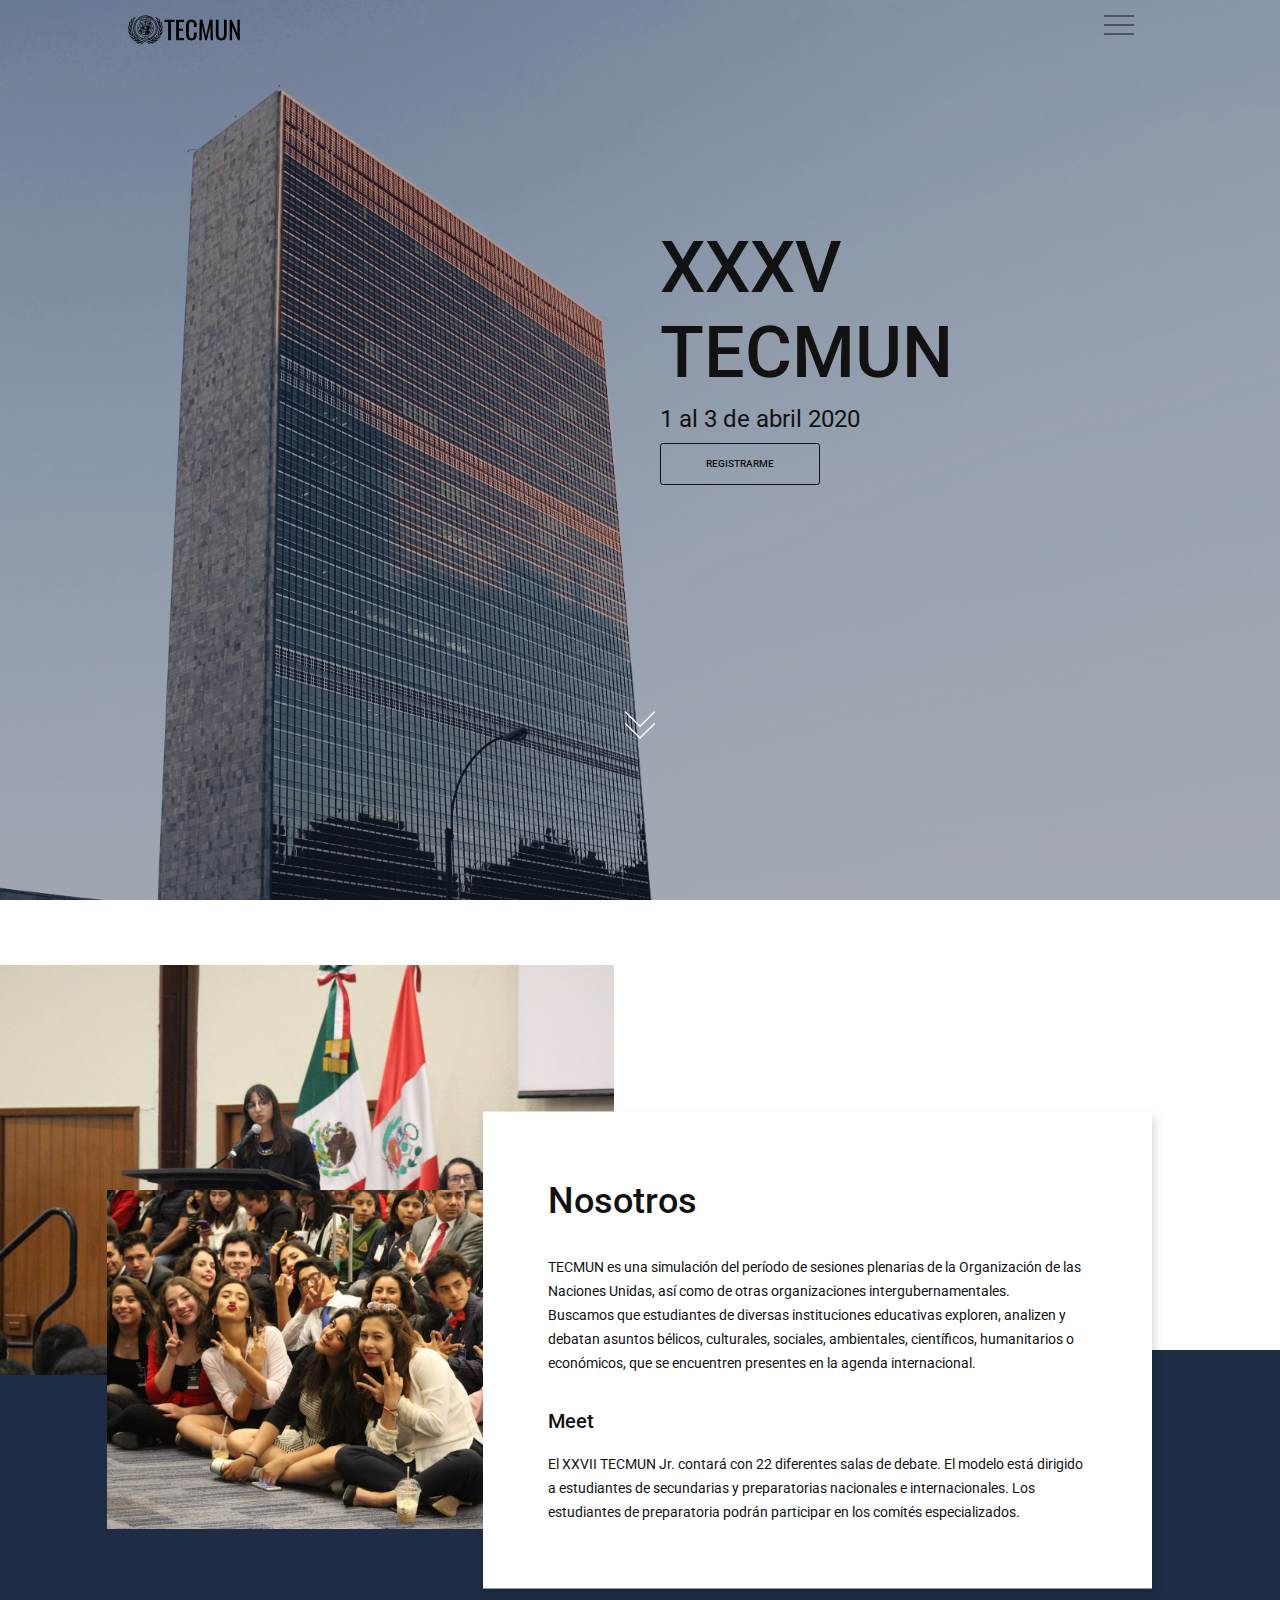
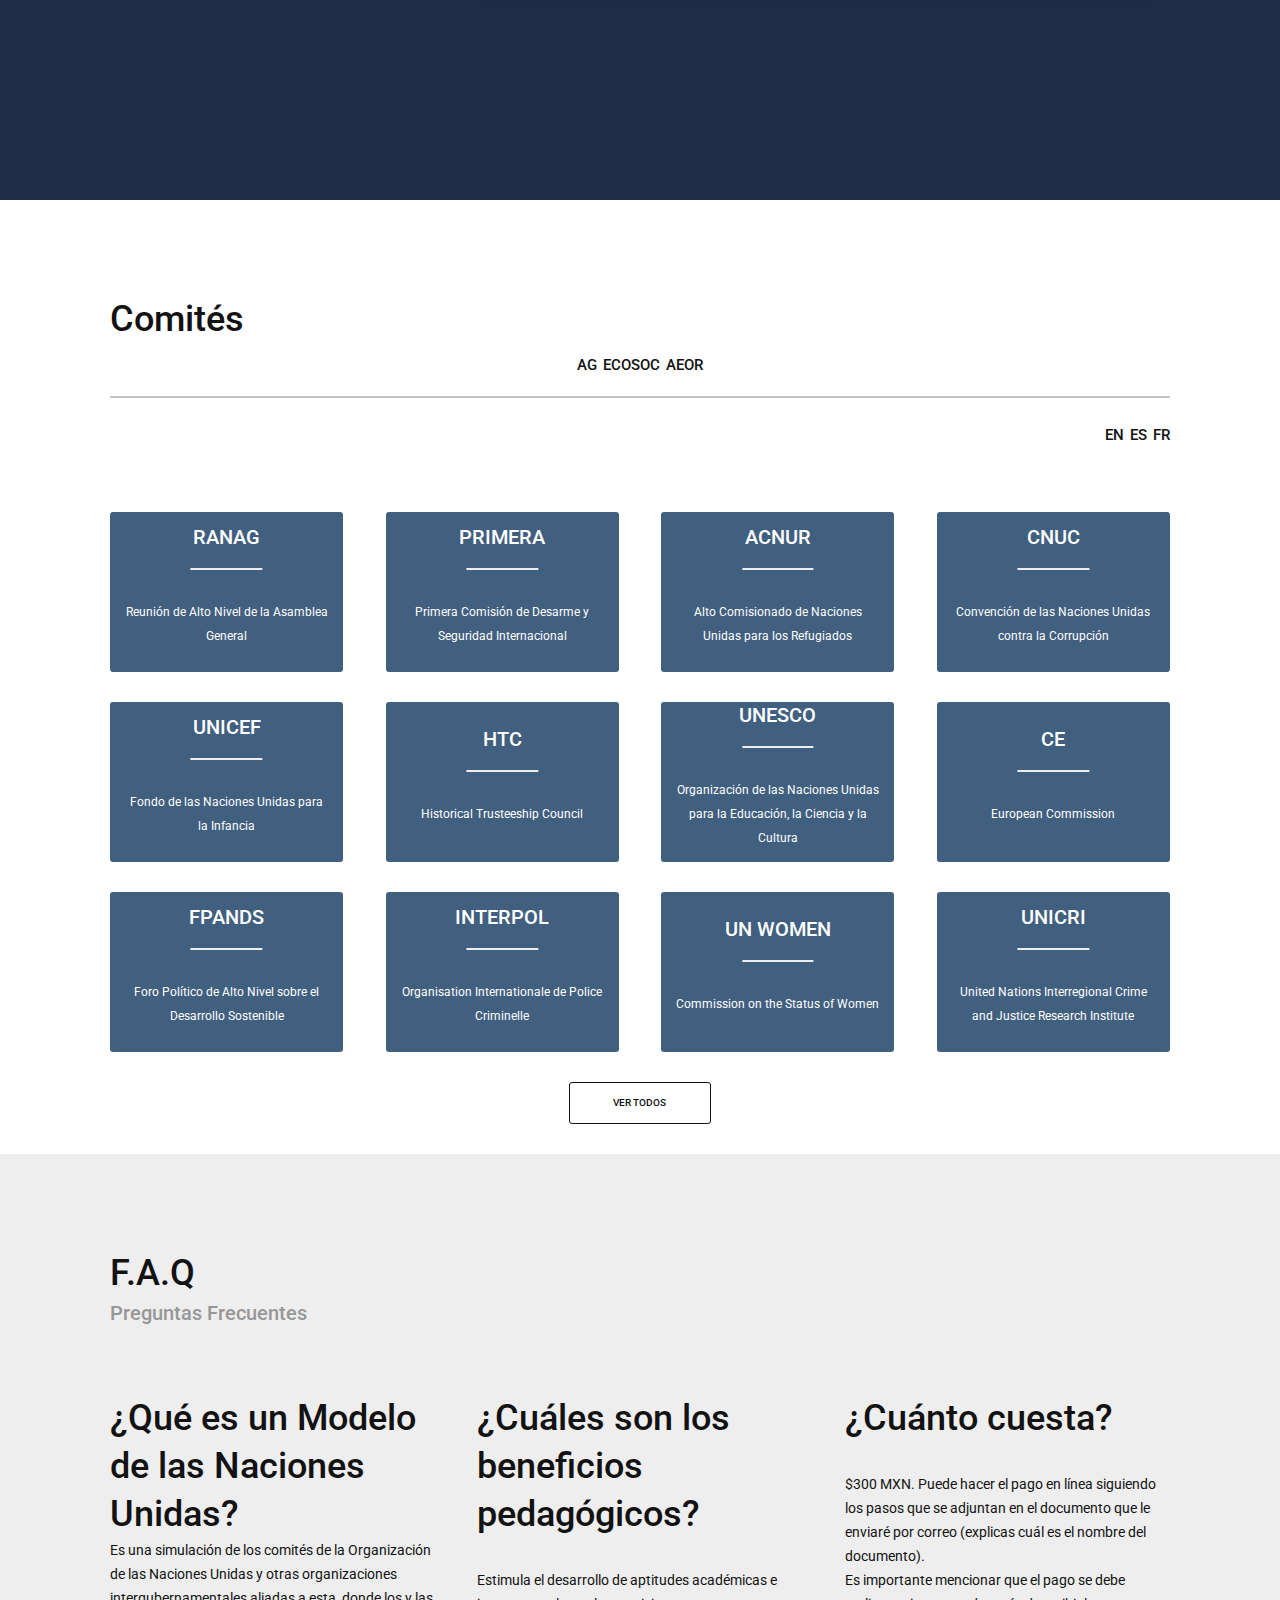
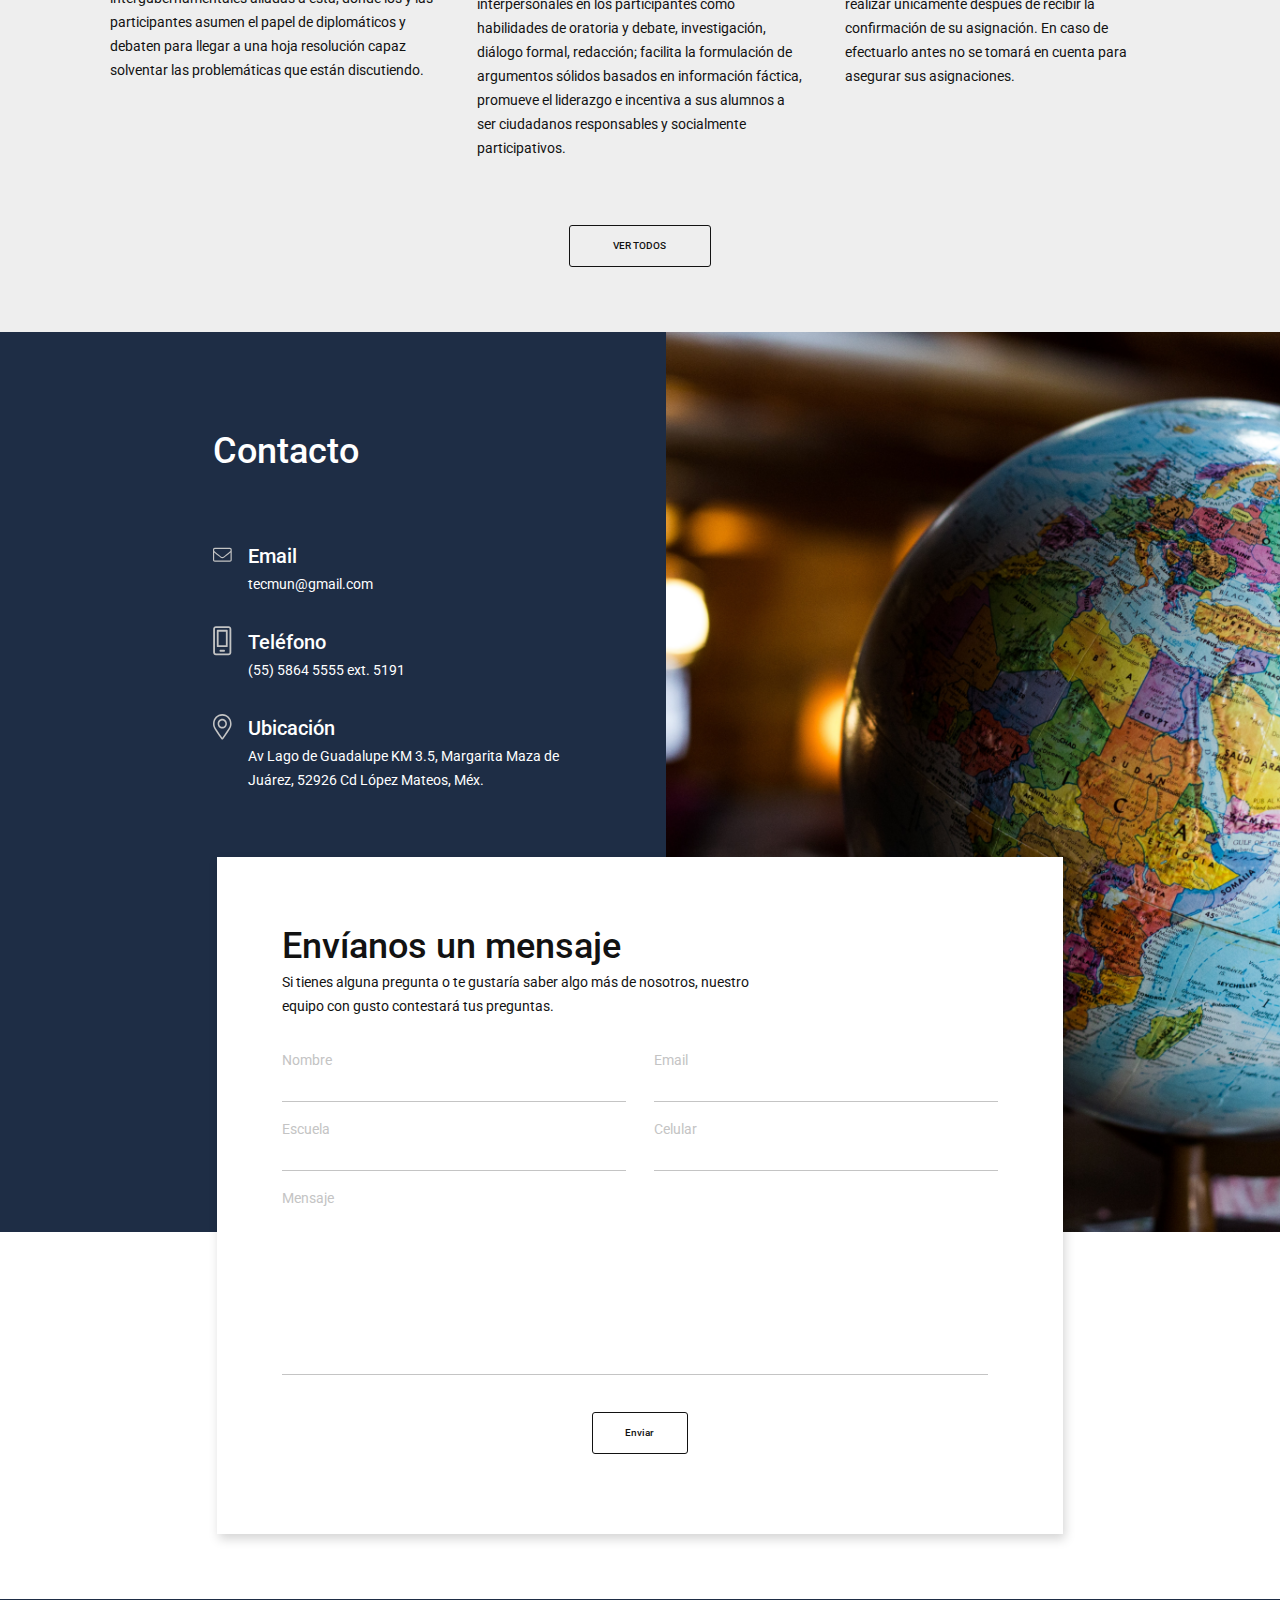
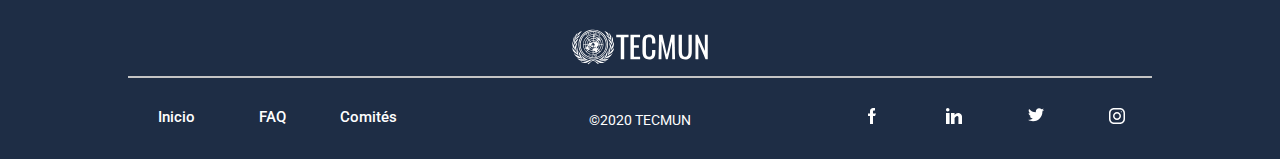
==== commit 129062a4: "committee spacing fix" ====
--- a/index.html
+++ b/index.html
@@ -185,8 +185,8 @@
 				</div>
 			</div>
 			<div class="full column margin-none">
-				<div class="twelve columns text-center gutter-margin-bottom">
-					<div class="three columns double-col-height blue-bg rounded relative">
+				<div class="twelve columns text-center">
+					<div class="three columns double-col-height blue-bg rounded relative gutter-margin-top">
 						<div class="container absolute-center full column">
 							<h4 class="white full column"> RANAG</h4>
 							<div class="division-line mid-white-bg one-third column one-third-offset"></div>
@@ -221,7 +221,7 @@
 						</div>
 					</div>
 				</div>
-				<div class="twelve columns text-center gutter-margin-bottom">
+				<div class="twelve columns text-center mobile-hide">
 					<div class="three columns double-col-height blue-bg rounded relative gutter-margin-top">
 						<div class="container absolute-center full column">
 							<h4 class="white full column"> UNICEF</h4>
@@ -256,8 +256,8 @@
 						</div>
 					</div>
 				</div>
-				<div class="twelve columns text-center mobile-hide">
-					<div class="three columns double-col-height blue-bg rounded relative">
+				<div class="twelve columns text-center mobile-hide tablet-hide">
+					<div class="three columns double-col-height blue-bg rounded relative  gutter-margin-top">
 						<div class="container absolute-center full column">
 							<h4 class="white full column"> FPANDS</h4>
 							<div class="division-line mid-white-bg one-third column one-third-offset"></div>
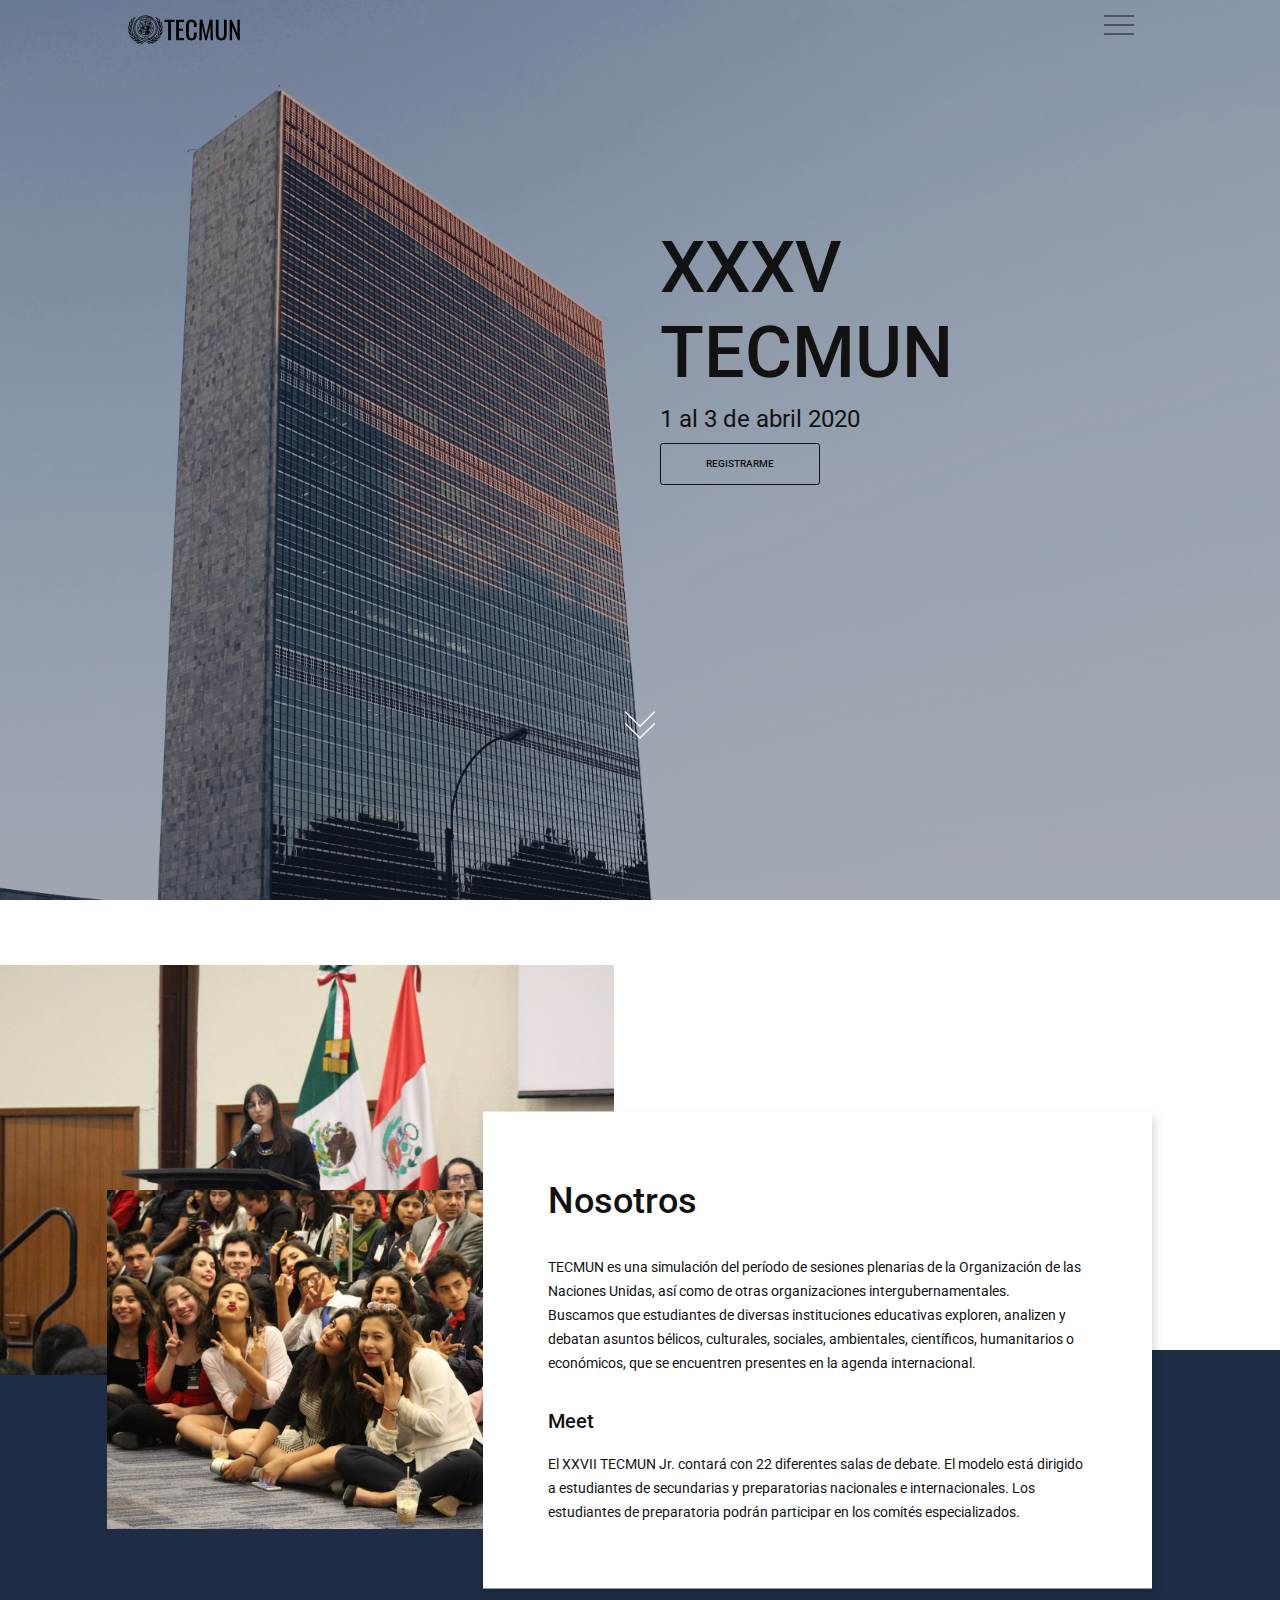
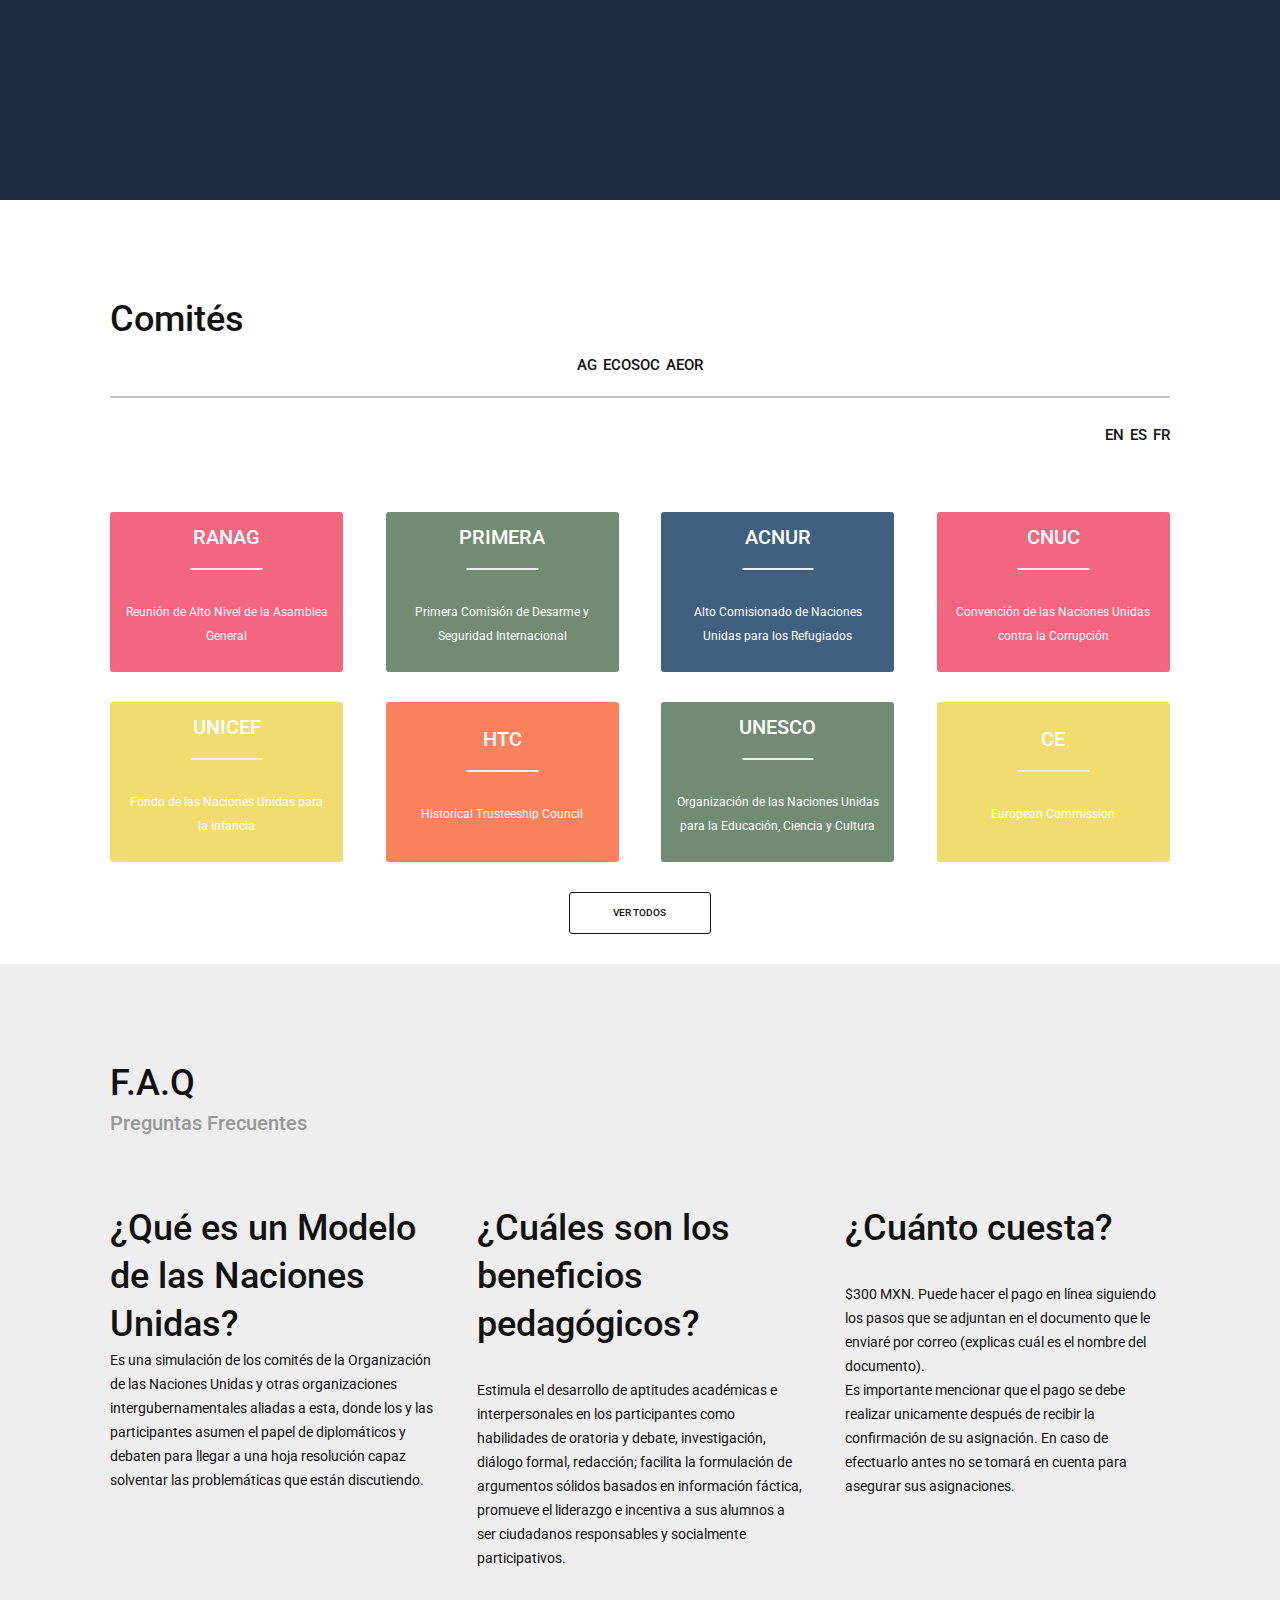
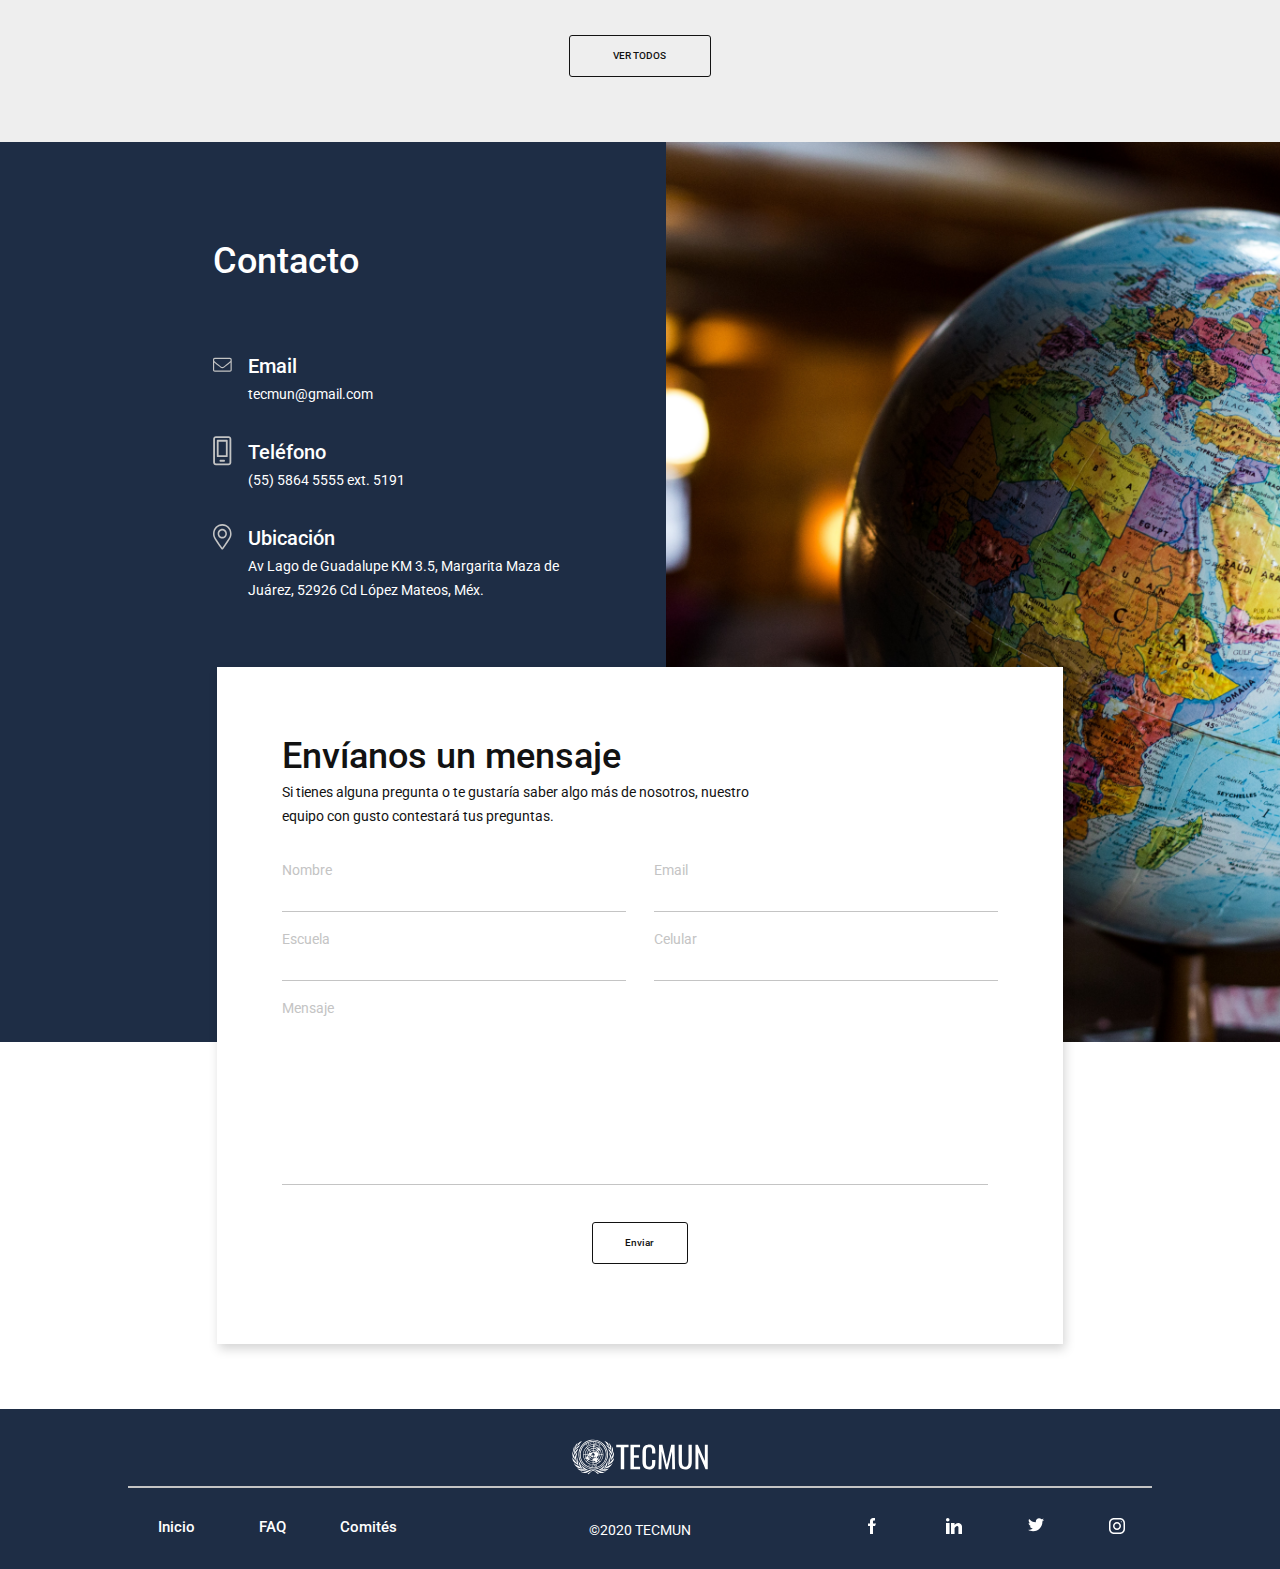
==== commit d510fc81: "final design implementation in HTML/CSS" ====
--- a/index.html
+++ b/index.html
@@ -1,17 +1,19 @@
 <!DOCTYPE html>
 <html lang="en">
+
 <head>
 	<meta charset="UTF-8" />
 	<meta name="viewport" content="width=device-width, initial-scale=1.0" />
 	<meta http<-equiv="X-UA-Compatible" content="ie=edge" />
 	<title>TECMUN XXXIV</title>
 	<link rel="stylesheet" href="https://dpalme.github.io/Peoria/normalize.css">
-	<link rel="stylesheet" href="css/peoria.css">
-	<link rel="stylesheet" href="css/custom-styles.css">
+	<link rel="stylesheet" href="./css/peoria.css">
+	<link rel="stylesheet" href="./css/custom-styles.css">
 	<script src="https://ajax.googleapis.com/ajax/libs/jquery/3.4.1/jquery.min.js"></script>
-	<script src="js/main.js"></script>
+	<script src="./js/main.js"></script>
 </head>
-<body onload="hamburger = document.getElementById('hamburger')">
+
+<body>
 	<header class="fixed front-2 gutter-height">
 		<div class="container">
 			<img class="absolute gutter-height" src="img/Logo.svg" />
@@ -59,21 +61,22 @@
 						<a class="block four columns gutter-margin-bottom">
 							<svg width="8" height="16" viewBox="0 0 8 16" fill="none" xmlns="http://www.w3.org/2000/svg"
 								class="margin-auto-sides">
-								<path d="M5 5.5V3.5C5 2.948 5.448 2.5 6 2.5H7V0H5C3.343 0 2 1.343 2 3V5.5H0V8H2V16H5V8H7L8 5.5H5Z"
+								<path
+									d="M5 5.5V3.5C5 2.948 5.448 2.5 6 2.5H7V0H5C3.343 0 2 1.343 2 3V5.5H0V8H2V16H5V8H7L8 5.5H5Z"
 									fill="white" />
 							</svg>
 						</a>
 						<a class="block four columns gutter-margin-bottom">
-							<svg width="16" height="14" viewBox="0 0 16 14" fill="none" xmlns="http://www.w3.org/2000/svg"
-								class="margin-auto-sides">
+							<svg width="16" height="14" viewBox="0 0 16 14" fill="none"
+								xmlns="http://www.w3.org/2000/svg" class="margin-auto-sides">
 								<path
 									d="M16 1.87231C15.405 2.13331 14.771 2.30631 14.11 2.39031C14.79 1.98431 15.309 1.34631 15.553 0.577313C14.919 0.955313 14.219 1.22231 13.473 1.37131C12.871 0.730313 12.013 0.333313 11.077 0.333313C9.261 0.333313 7.799 1.80731 7.799 3.61431C7.799 3.87431 7.821 4.12431 7.875 4.36231C5.148 4.22931 2.735 2.92231 1.114 0.931313C0.831 1.42231 0.665 1.98431 0.665 2.58931C0.665 3.72531 1.25 4.73231 2.122 5.31531C1.595 5.30531 1.078 5.15231 0.64 4.91131C0.64 4.92131 0.64 4.93431 0.64 4.94731C0.64 6.54131 1.777 7.86531 3.268 8.17031C3.001 8.24331 2.71 8.27831 2.408 8.27831C2.198 8.27831 1.986 8.26631 1.787 8.22231C2.212 9.52131 3.418 10.4763 4.852 10.5073C3.736 11.3803 2.319 11.9063 0.785 11.9063C0.516 11.9063 0.258 11.8943 0 11.8613C1.453 12.7983 3.175 13.3333 5.032 13.3333C11.068 13.3333 14.368 8.33331 14.368 3.99931C14.368 3.85431 14.363 3.71431 14.356 3.57531C15.007 3.11331 15.554 2.53631 16 1.87231Z"
 									fill="white" />
 							</svg>
 						</a>
 						<a class="block four columns gutter-margin-bottom">
-							<svg width="16" height="16" viewBox="0 0 16 16" fill="none" xmlns="http://www.w3.org/2000/svg"
-								class="margin-auto-sides">
+							<svg width="16" height="16" viewBox="0 0 16 16" fill="none"
+								xmlns="http://www.w3.org/2000/svg" class="margin-auto-sides">
 								<path fill-rule="evenodd" clip-rule="evenodd"
 									d="M5 0H11C13.761 0 16 2.239 16 5V11C16 13.761 13.761 16 11 16H5C2.239 16 0 13.761 0 11V5C0 2.239 2.239 0 5 0ZM11 14.5C12.93 14.5 14.5 12.93 14.5 11V5C14.5 3.07 12.93 1.5 11 1.5H5C3.07 1.5 1.5 3.07 1.5 5V11C1.5 12.93 3.07 14.5 5 14.5H11ZM4 8C4 5.791 5.791 4 8 4C10.209 4 12 5.791 12 8C12 10.209 10.209 12 8 12C5.791 12 4 10.209 4 8ZM5.5 8C5.5 9.378 6.622 10.5 8 10.5C9.378 10.5 10.5 9.378 10.5 8C10.5 6.621 9.378 5.5 8 5.5C6.622 5.5 5.5 6.621 5.5 8ZM12.833 3.7C12.833 3.99437 12.5944 4.233 12.3 4.233C12.0057 4.233 11.767 3.99437 11.767 3.7C11.767 3.40564 12.0057 3.167 12.3 3.167C12.5944 3.167 12.833 3.40564 12.833 3.7Z"
 									fill="white" />
@@ -97,7 +100,7 @@
 				<h1>XXXV TECMUN</h1>
 				<h2>1 al 3 de abril 2020</h2>
 				<div class="separator"></div>
-				<a class="text-right double-col-width block" href="registro">
+				<a class="text-right double-col-width block" href="./registro.html">
 					<div class="button"><text class="button-text block">REGISTRARME</text></div>
 				</a>
 			</div>
@@ -186,304 +189,290 @@
 			</div>
 			<div class="full column margin-none">
 				<div class="twelve columns text-center">
+					<div class="three columns double-col-height red-bg rounded relative gutter-margin-top">
+						<div class="container absolute-center full column">
+							<h4 class="white full column"> RANAG</h4>
+							<div class="division-line mid-white-bg one-third column one-third-offset"></div>
+							<p class="white small-body full column margin-none half-gutter-padding">Reunión de Alto
+								Nivel de la Asamblea General</p>
+						</div>
+					</div>
+
+					<div class="three columns double-col-height green-bg rounded relative gutter-margin-top">
+						<div class="container absolute-center full column">
+							<h4 class="white full column"> PRIMERA</h4>
+							<div class="division-line mid-white-bg one-third column one-third-offset"></div>
+							<p class="white small-body full column margin-none half-gutter-padding">Primera Comisión de
+								Desarme y Seguridad Internacional
+							</p>
+						</div>
+					</div>
+
 					<div class="three columns double-col-height blue-bg rounded relative gutter-margin-top">
 						<div class="container absolute-center full column">
-							<h4 class="white full column"> RANAG</h4>
-							<div class="division-line mid-white-bg one-third column one-third-offset"></div>
-							<p class="white small-body full column margin-none half-gutter-padding">Reunión de Alto Nivel de la Asamblea General</p>
-						</div>
-					</div>
-
-					<div class="three columns double-col-height blue-bg rounded relative gutter-margin-top">
-						<div class="container absolute-center full column">
-							<h4 class="white full column"> PRIMERA</h4>
-							<div class="division-line mid-white-bg one-third column one-third-offset"></div>
-							<p class="white small-body full column margin-none half-gutter-padding">Primera Comisión de Desarme y Seguridad Internacional
+							<h4 class="white full column"> ACNUR</h4>
+							<div class="division-line mid-white-bg one-third column one-third-offset"></div>
+							<p class="white small-body full column margin-none half-gutter-padding">Alto Comisionado de
+								Naciones Unidas para los Refugiados
 							</p>
 						</div>
 					</div>
 
-					<div class="three columns double-col-height blue-bg rounded relative gutter-margin-top">
-						<div class="container absolute-center full column">
-							<h4 class="white full column"> ACNUR</h4>
-							<div class="division-line mid-white-bg one-third column one-third-offset"></div>
-							<p class="white small-body full column margin-none half-gutter-padding">Alto Comisionado de Naciones Unidas para los Refugiados
+					<div class="three columns double-col-height red-bg rounded relative gutter-margin-top">
+						<div class="container absolute-center full column">
+							<h4 class="white full column"> CNUC</h4>
+							<div class="division-line mid-white-bg one-third column one-third-offset"></div>
+							<p class="white small-body full column margin-none half-gutter-padding">Convención de las
+								Naciones Unidas contra la Corrupción
 							</p>
 						</div>
 					</div>
-
-					<div class="three columns double-col-height blue-bg rounded relative gutter-margin-top">
-						<div class="container absolute-center full column">
-							<h4 class="white full column"> CNUC</h4>
-							<div class="division-line mid-white-bg one-third column one-third-offset"></div>
-							<p class="white small-body full column margin-none half-gutter-padding">Convención de las Naciones Unidas contra la Corrupción
+				</div>
+				<div class="twelve columns text-center mobile-hide">
+					<div class="three columns double-col-height yellow-bg rounded relative gutter-margin-top">
+						<div class="container absolute-center full column">
+							<h4 class="white full column"> UNICEF</h4>
+							<div class="division-line mid-white-bg one-third column one-third-offset"></div>
+							<p class="white small-body full column margin-none half-gutter-padding">Fondo de las
+								Naciones Unidas para la Infancia</p>
+						</div>
+					</div>
+
+					<div class="three columns double-col-height orange-bg rounded relative gutter-margin-top">
+						<div class="container absolute-center full column">
+							<h4 class="white full column"> HTC</h4>
+							<div class="division-line mid-white-bg one-third column one-third-offset"></div>
+							<p class="white small-body full column margin-none half-gutter-padding">Historical
+								Trusteeship Council</p>
+						</div>
+					</div>
+
+					<div class="three columns double-col-height green-bg rounded relative gutter-margin-top">
+						<div class="container absolute-center full column">
+							<h4 class="white full column"> UNESCO</h4>
+							<div class="division-line mid-white-bg one-third column one-third-offset"></div>
+							<p class="white small-body full column margin-none half-gutter-padding">Organización de las
+								Naciones Unidas para la Educación,
+								Ciencia y Cultura</p>
+						</div>
+					</div>
+
+					<div class="three columns double-col-height yellow-bg rounded relative gutter-margin-top">
+						<div class="container absolute-center full column">
+							<h4 class="white full column"> CE</h4>
+							<div class="division-line mid-white-bg one-third column one-third-offset"></div>
+							<p class="white small-body full column margin-none half-gutter-padding">European Commission
 							</p>
 						</div>
 					</div>
-				</div>
-				<div class="twelve columns text-center mobile-hide">
-					<div class="three columns double-col-height blue-bg rounded relative gutter-margin-top">
-						<div class="container absolute-center full column">
-							<h4 class="white full column"> UNICEF</h4>
-							<div class="division-line mid-white-bg one-third column one-third-offset"></div>
-							<p class="white small-body full column margin-none half-gutter-padding">Fondo de las Naciones Unidas para la Infancia</p>
-						</div>
-					</div>
-
-					<div class="three columns double-col-height blue-bg rounded relative gutter-margin-top">
-						<div class="container absolute-center full column">
-							<h4 class="white full column"> HTC</h4>
-							<div class="division-line mid-white-bg one-third column one-third-offset"></div>
-							<p class="white small-body full column margin-none half-gutter-padding">Historical Trusteeship Council</p>
-						</div>
-					</div>
-
-					<div class="three columns double-col-height blue-bg rounded relative gutter-margin-top">
-						<div class="container absolute-center full column">
-							<h4 class="white full column"> UNESCO</h4>
-							<div class="division-line mid-white-bg one-third column one-third-offset"></div>
-							<p class="white small-body full column margin-none half-gutter-padding">Organización de las Naciones Unidas para la Educación,
-								la
-								Ciencia y la Cultura</p>
-						</div>
-					</div>
-
-					<div class="three columns double-col-height blue-bg rounded relative gutter-margin-top">
-						<div class="container absolute-center full column">
-							<h4 class="white full column"> CE</h4>
-							<div class="division-line mid-white-bg one-third column one-third-offset"></div>
-							<p class="white small-body full column margin-none half-gutter-padding">European Commission</p>
-						</div>
-					</div>
-				</div>
-				<div class="twelve columns text-center mobile-hide tablet-hide">
-					<div class="three columns double-col-height blue-bg rounded relative  gutter-margin-top">
-						<div class="container absolute-center full column">
-							<h4 class="white full column"> FPANDS</h4>
-							<div class="division-line mid-white-bg one-third column one-third-offset"></div>
-							<p class="white small-body full column margin-none half-gutter-padding">Foro Político de Alto Nivel sobre el Desarrollo
-								Sostenible
-							</p>
-						</div>
-					</div>
-
-					<div class="three columns double-col-height blue-bg rounded relative gutter-margin-top">
-						<div class="container absolute-center full column">
-							<h4 class="white full column"> INTERPOL</h4>
-							<div class="division-line mid-white-bg one-third column one-third-offset"></div>
-							<p class="white small-body full column margin-none half-gutter-padding">Organisation Internationale de Police Criminelle</p>
-						</div>
-					</div>
-
-					<div class="three columns double-col-height blue-bg rounded relative gutter-margin-top">
-						<div class="container absolute-center full column">
-							<h4 class="white full column"> UN WOMEN</h4>
-							<div class="division-line mid-white-bg one-third column one-third-offset"></div>
-							<p class="white small-body full column margin-none half-gutter-padding">Commission on the Status of Women</p>
-						</div>
-					</div>
-
-					<div class="three columns double-col-height blue-bg rounded relative gutter-margin-top">
-						<div class="container absolute-center full column">
-							<h4 class="white full column"> UNICRI</h4>
-							<div class="division-line mid-white-bg one-third column one-third-offset"></div>
-							<p class="white small-body full column margin-none half-gutter-padding">United Nations Interregional Crime and Justice Research
-								Institute</p>
-						</div>
-					</div>
-				</div>
-				<div class="two columns five-offset text-center gutter-margin">
-					<a class="block" href="">
-						<div class="button button-text">VER TODOS</div>
-					</a>
-				</div>
-			</div>
-		</div>
-	</div>
-
-
-	<div class="full column margin-none mid-white-bg">
-		<a name="FAQ"></a>
-		<div class="container-top-margin">
-			<div class="full column margin-none col-margin-bottom">
-				<h3>F.A.Q</h3>
-				<h4 class="grayed-out separator">Preguntas Frecuentes</h4>
-			</div>
-			<div class="full column margin-none">
-				<div class="one-third column margin-none">
-					<h3>¿Qué es un Modelo de las Naciones Unidas?</h3>
-					<p>Es una simulación de los comités de la Organización de las Naciones Unidas y otras organizaciones
-						intergubernamentales aliadas a esta, donde los y las participantes asumen el papel de diplomáticos y
-						debaten para llegar a una hoja resolución capaz solventar las problemáticas que están discutiendo.
-					</p>
-				</div>
-				<div class="one-third column">
-					<h3 class="gutter-margin-bottom">¿Cuáles son los beneficios pedagógicos?</h3>
-					<p>Estimula el desarrollo de aptitudes académicas e interpersonales en los participantes como
-						habilidades de
-						oratoria y debate, investigación, diálogo formal, redacción; facilita la formulación de argumentos
-						sólidos basados en información fáctica, promueve el liderazgo e incentiva a sus alumnos a ser
-						ciudadanos
-						responsables y socialmente participativos.</p>
-				</div>
-				<div class="one-third column">
-					<h3 class="gutter-margin-bottom">¿Cuánto cuesta?</h3>
-					<p>$300 MXN. Puede hacer el pago en línea siguiendo los pasos que se adjuntan en el documento que le
-						enviaré
-						por correo (explicas cuál es el nombre del documento).<br>
-						Es importante mencionar que el pago se debe realizar unicamente después de recibir la confirmación
-						de su
-						asignación. En caso de efectuarlo antes no se tomará en cuenta para asegurar sus asignaciones.</p>
-				</div>
-			</div>
-			<div class="full column margin-none">
-				<div class="two columns five-offset text-center col-margin">
-					<a class="block" href="faq.html">
-						<div class="button button-text">VER TODOS</div>
-					</a>
-				</div>
-			</div>
-		</div>
-	</div>
-
-
-	<div class="full column margin-none">
-		<a name="Contacto"></a>
-		<div class="fullscreen dark-blue-bg">
-			<div class="half column">
-				<div class="eight columns colngut-margin-top four-offset">
-					<h3 class="white col-margin-bottom">Contacto</h3>
-					<div class="twelve columns margin-none gutter-margin-bottom">
-						<svg class="one columns margin-none gutter-height" viewBox="0 0 24 19" xmlns="http://www.w3.org/2000/svg">
-							<path
-								d="M21.75 0.197021H2.25C1.00781 0.197021 0 1.20549 0 2.44849V15.9573C0 17.2003 1.00781 18.2087 2.25 18.2087H21.75C22.9922 18.2087 24 17.2003 24 15.9573V2.44849C24 1.20549 22.9922 0.197021 21.75 0.197021ZM2.25 1.698H21.75C22.1625 1.698 22.5 2.03572 22.5 2.44849V4.39037C21.4734 5.25812 20.0063 6.45422 15.4406 10.08C14.6484 10.7085 13.0875 12.2236 12 12.2048C10.9125 12.2236 9.34688 10.7085 8.55938 10.08C3.99375 6.45422 2.52656 5.25812 1.5 4.39037V2.44849C1.5 2.03572 1.8375 1.698 2.25 1.698ZM21.75 16.7078H2.25C1.8375 16.7078 1.5 16.37 1.5 15.9573V6.34164C2.56875 7.21877 4.25625 8.57434 7.62656 11.2526C8.5875 12.0219 10.2844 13.7152 12 13.7058C13.7063 13.7199 15.3891 12.0407 16.3734 11.2526C19.7437 8.57434 21.4312 7.21877 22.5 6.34164V15.9573C22.5 16.37 22.1625 16.7078 21.75 16.7078Z"
-								fill="#C4C4C4" />
-						</svg>
-						<div class="ten columns">
-							<h4 class="white">Email</h4>
-							<p class="white">tecmun@gmail.com</p>
-						</div>
-					</div>
-					<div class="twelve columns margin-none gutter-margin-bottom	">
-						<svg class="one columns margin-none gutter-height" viewBox="0 0 19 31" xmlns="http://www.w3.org/2000/svg"
-							class="half-gutter-margin one columns">
-							<path
-								d="M13.125 5.87842V19.9501H5.625V5.87842H13.125ZM15.9375 0.249756H2.8125C1.25977 0.249756 0 1.51034 0 3.06409V27.4549C0 29.0087 1.25977 30.2693 2.8125 30.2693H15.9375C17.4902 30.2693 18.75 29.0087 18.75 27.4549V3.06409C18.75 1.51034 17.4902 0.249756 15.9375 0.249756ZM2.8125 28.3931C2.29687 28.3931 1.875 27.9709 1.875 27.4549V3.06409C1.875 2.54813 2.29687 2.12598 2.8125 2.12598H15.9375C16.4531 2.12598 16.875 2.54813 16.875 3.06409V27.4549C16.875 27.9709 16.4531 28.3931 15.9375 28.3931H2.8125ZM14.2969 4.0022H4.45312C4.06641 4.0022 3.75 4.31881 3.75 4.70578V21.1227C3.75 21.5097 4.06641 21.8263 4.45312 21.8263H14.2969C14.6836 21.8263 15 21.5097 15 21.1227V4.70578C15 4.31881 14.6836 4.0022 14.2969 4.0022ZM11.4844 24.6406H7.26562C6.87891 24.6406 6.5625 24.9572 6.5625 25.3442V25.8133C6.5625 26.2002 6.87891 26.5168 7.26562 26.5168H11.4844C11.8711 26.5168 12.1875 26.2002 12.1875 25.8133V25.3442C12.1875 24.9572 11.8711 24.6406 11.4844 24.6406Z"
-								fill="#C4C4C4" />
-						</svg>
-						<div class="ten columns">
-							<h4 class="white">Teléfono</h4>
-							<p class="white">(55) 5864 5555 ext. 5191</p>
-						</div>
-					</div>
-					<div class="twelve columns margin-none col-margin-bottom">
-						<svg class="one columns margin-none gutter-height" viewBox="0 0 22 31" xmlns="http://www.w3.org/2000/svg"
-							class="half-gutter-margin one columns">
-							<path
-								d="M10.9091 5.93897C7.90142 5.93897 5.45455 8.46395 5.45455 11.5676C5.45455 14.6713 7.90142 17.1963 10.9091 17.1963C13.9168 17.1963 16.3636 14.6713 16.3636 11.5676C16.3636 8.46395 13.9168 5.93897 10.9091 5.93897ZM10.9091 15.3201C8.90398 15.3201 7.27273 13.6367 7.27273 11.5676C7.27273 9.49851 8.90398 7.81519 10.9091 7.81519C12.9142 7.81519 14.5455 9.49851 14.5455 11.5676C14.5455 13.6367 12.9142 15.3201 10.9091 15.3201ZM10.9091 0.310303C4.88415 0.310303 0 5.35036 0 11.5676C0 16.1065 1.53239 17.374 9.78796 29.7242C10.3297 30.5316 11.4885 30.5318 12.0303 29.7242C20.2858 17.374 21.8182 16.1065 21.8182 11.5676C21.8182 5.35036 16.934 0.310303 10.9091 0.310303ZM10.9091 28.0978C2.9946 16.2868 1.81818 15.349 1.81818 11.5676C1.81818 9.06182 2.76381 6.70605 4.48085 4.93419C6.1979 3.16233 8.4808 2.18652 10.9091 2.18652C13.3374 2.18652 15.6203 3.16233 17.3373 4.93419C19.0544 6.70605 20 9.06182 20 11.5676C20 15.3488 18.8243 16.2857 10.9091 28.0978Z"
-								fill="#C4C4C4" />
-						</svg>
-						<div class="ten columns">
-							<h4 class="white">Ubicación</h4>
-							<p class="white">Av Lago de Guadalupe KM 3.5, Margarita Maza de Juárez, 52926 Cd
-								López Mateos,
-								Méx.</p>
-						</div>
-					</div>
-				</div>
-			</div>
-			<img src="img/kyle-glenn-nXt5HtLmlgE-unsplash.jpg"
-				class="half column full-height absolute image-cover tablet-hide">
-
-			<div class="container">
-				<div class="card ten one-offset columns">
-					<h3 class="full column">Envíanos un mensaje</h3>
-					<p class="margin-none gutter-margin-bottom eight columns">
-						Si tienes alguna pregunta o te gustaría saber algo más de nosotros, nuestro equipo con gusto contestará tus
-						preguntas.
-					</p>
-
-					<form class="mid-gray body-text">
-						<div class="six columns margin-none half-gutter-margin-bottom">
-							<label class="full column">Nombre</label>
-							<input type="text" class="full column margin-none" required="">
-						</div>
-						<div class="six columns half-gutter-margin-bottom">
-							<label class="full column">Email</label>
-							<input type="text" class="full column margin-none" required="">
-						</div>
-						<div class="six columns margin-none half-gutter-margin-bottom">
-							<label class="full column">Escuela</label>
-							<input type="text" class="full column margin-none" required="">
-						</div>
-						<div class="six columns half-gutter-margin-bottom">
-							<label class="full column">Celular</label>
-							<input type="text" class="full column margin-none" required="">
-						</div>
-						<div class="twelve columns margin-none half-gutter-margin-bottom">
-							<label class="full column">Mensaje</label>
-							<textarea class="special-input body-text full-width-percent" rows="4" required=""></textarea>
-					</form>
-
-					<div class="two columns five-offset text-center gutter-margin-top">
+				
+					</div>
+					<div class="two columns five-offset text-center gutter-margin">
+						<a class="block" href="./committees.html">
+							<div class="button button-text">VER TODOS</div>
+						</a>
+					</div>
+				</div>
+			</div>
+		</div>
+
+
+		<div class="full column margin-none mid-white-bg">
+			<a name="FAQ"></a>
+			<div class="container-top-margin">
+				<div class="full column margin-none col-margin-bottom">
+					<h3>F.A.Q</h3>
+					<h4 class="grayed-out separator">Preguntas Frecuentes</h4>
+				</div>
+				<div class="full column margin-none">
+					<div class="one-third column margin-none">
+						<h3>¿Qué es un Modelo de las Naciones Unidas?</h3>
+						<p>Es una simulación de los comités de la Organización de las Naciones Unidas y otras
+							organizaciones
+							intergubernamentales aliadas a esta, donde los y las participantes asumen el papel de
+							diplomáticos y
+							debaten para llegar a una hoja resolución capaz solventar las problemáticas que están
+							discutiendo.
+						</p>
+					</div>
+					<div class="one-third column">
+						<h3 class="gutter-margin-bottom">¿Cuáles son los beneficios pedagógicos?</h3>
+						<p>Estimula el desarrollo de aptitudes académicas e interpersonales en los participantes como
+							habilidades de
+							oratoria y debate, investigación, diálogo formal, redacción; facilita la formulación de
+							argumentos
+							sólidos basados en información fáctica, promueve el liderazgo e incentiva a sus alumnos a
+							ser
+							ciudadanos
+							responsables y socialmente participativos.</p>
+					</div>
+					<div class="one-third column">
+						<h3 class="gutter-margin-bottom">¿Cuánto cuesta?</h3>
+						<p>$300 MXN. Puede hacer el pago en línea siguiendo los pasos que se adjuntan en el documento
+							que le
+							enviaré
+							por correo (explicas cuál es el nombre del documento).<br>
+							Es importante mencionar que el pago se debe realizar unicamente después de recibir la
+							confirmación
+							de su
+							asignación. En caso de efectuarlo antes no se tomará en cuenta para asegurar sus
+							asignaciones.
+						</p>
+					</div>
+				</div>
+				<div class="full column margin-none">
+					<div class="two columns five-offset text-center col-margin">
 						<a class="block" href="faq.html">
-							<div class="button button-text">Enviar</div>
-						</a>
-					</div>
-				</div>
-			</div>
-		</div>
-	</div>
-
-	<div class="full column margin-none col-margin-top">
-		<footer class="dark-blue-bg double-col-height">
-			<div class="container gutter-padding-vertical">
-				<div class="full-width half-col-height half-gutter-margin-bottom">
-					<img src="img/Logo-White.svg" class="two columns five-offset" alt="Tecmun" />
-				</div>
-				<div class="division-line"></div>
-				<div class="four columns margin-none text-center half-gutter-margin-top">
-					<a class="block four columns margin-none" href=" ./">Inicio</a>
-					<a class="block four columns" href="./faq.html" style="margin: auto">FAQ</a>
-					<a class="block four columns" href="./committees.html" style="margin: auto">Comités</a>
-				</div>
-				<p class="four columns white half-gutter-margin-top text-center">©2020 TECMUN</p>
-				<div class="four columns text-center">
-					<a class="block three columns margin-none half-gutter-margin-top">
-						<svg width="8" height="16" viewBox="0 0 8 16" fill="none" xmlns="http://www.w3.org/2000/svg"
-							class="margin-auto-sides">
-							<path d="M5 5.5V3.5C5 2.948 5.448 2.5 6 2.5H7V0H5C3.343 0 2 1.343 2 3V5.5H0V8H2V16H5V8H7L8 5.5H5Z"
-								fill="white" />
-						</svg>
-					</a>
-					<a class="block three columns half-gutter-margin-top">
-						<svg width="16" height="16" viewBox="0 0 16 16" fill="none" xmlns="http://www.w3.org/2000/svg"
-							class="margin-auto-sides">
-							<path fill-rule="evenodd" clip-rule="evenodd"
-								d="M3.5 1.75C3.5 2.7165 2.7165 3.5 1.75 3.5C0.783502 3.5 0 2.7165 0 1.75C0 0.783502 0.783502 0 1.75 0C2.7165 0 3.5 0.783502 3.5 1.75ZM0 5H3.578V16H0V5ZM13.2998 5.12119C13.2954 5.11973 13.2909 5.11825 13.2864 5.11678C13.2616 5.10856 13.2367 5.10033 13.21 5.093C13.162 5.082 13.114 5.073 13.065 5.065C12.875 5.027 12.667 5 12.423 5C10.337 5 9.014 6.517 8.578 7.103V5H5V16H8.578V10C8.578 10 11.282 6.234 12.423 9V16H16V8.577C16 6.915 14.861 5.53 13.324 5.129C13.3159 5.12643 13.3078 5.12382 13.2998 5.12119Z"
-								fill="white" />
-						</svg>
-					</a>
-					<a class="block three columns half-gutter-margin-top">
-						<svg width="16" height="14" viewBox="0 0 16 14" fill="none" xmlns="http://www.w3.org/2000/svg"
-							class="margin-auto-sides">
-							<path
-								d="M16 1.87231C15.405 2.13331 14.771 2.30631 14.11 2.39031C14.79 1.98431 15.309 1.34631 15.553 0.577313C14.919 0.955313 14.219 1.22231 13.473 1.37131C12.871 0.730313 12.013 0.333313 11.077 0.333313C9.261 0.333313 7.799 1.80731 7.799 3.61431C7.799 3.87431 7.821 4.12431 7.875 4.36231C5.148 4.22931 2.735 2.92231 1.114 0.931313C0.831 1.42231 0.665 1.98431 0.665 2.58931C0.665 3.72531 1.25 4.73231 2.122 5.31531C1.595 5.30531 1.078 5.15231 0.64 4.91131C0.64 4.92131 0.64 4.93431 0.64 4.94731C0.64 6.54131 1.777 7.86531 3.268 8.17031C3.001 8.24331 2.71 8.27831 2.408 8.27831C2.198 8.27831 1.986 8.26631 1.787 8.22231C2.212 9.52131 3.418 10.4763 4.852 10.5073C3.736 11.3803 2.319 11.9063 0.785 11.9063C0.516 11.9063 0.258 11.8943 0 11.8613C1.453 12.7983 3.175 13.3333 5.032 13.3333C11.068 13.3333 14.368 8.33331 14.368 3.99931C14.368 3.85431 14.363 3.71431 14.356 3.57531C15.007 3.11331 15.554 2.53631 16 1.87231Z"
-								fill="white" />
-						</svg>
-					</a>
-					<a class="block three columns half-gutter-margin-top">
-						<svg width="16" height="16" viewBox="0 0 16 16" fill="none" xmlns="http://www.w3.org/2000/svg"
-							class="margin-auto-sides">
-							<path fill-rule="evenodd" clip-rule="evenodd"
-								d="M5 0H11C13.761 0 16 2.239 16 5V11C16 13.761 13.761 16 11 16H5C2.239 16 0 13.761 0 11V5C0 2.239 2.239 0 5 0ZM11 14.5C12.93 14.5 14.5 12.93 14.5 11V5C14.5 3.07 12.93 1.5 11 1.5H5C3.07 1.5 1.5 3.07 1.5 5V11C1.5 12.93 3.07 14.5 5 14.5H11ZM4 8C4 5.791 5.791 4 8 4C10.209 4 12 5.791 12 8C12 10.209 10.209 12 8 12C5.791 12 4 10.209 4 8ZM5.5 8C5.5 9.378 6.622 10.5 8 10.5C9.378 10.5 10.5 9.378 10.5 8C10.5 6.621 9.378 5.5 8 5.5C6.622 5.5 5.5 6.621 5.5 8ZM12.833 3.7C12.833 3.99437 12.5944 4.233 12.3 4.233C12.0057 4.233 11.767 3.99437 11.767 3.7C11.767 3.40564 12.0057 3.167 12.3 3.167C12.5944 3.167 12.833 3.40564 12.833 3.7Z"
-								fill="white" />
-						</svg>
-					</a>
-				</div>
-			</div>
-		</footer>
-	</div>
+							<div class="button button-text">VER TODOS</div>
+						</a>
+					</div>
+				</div>
+			</div>
+		</div>
+
+
+		<div class="full column margin-none">
+			<a name="Contacto"></a>
+			<div class="fullscreen dark-blue-bg">
+				<div class="half column">
+					<div class="eight columns colngut-margin-top four-offset">
+						<h3 class="white col-margin-bottom">Contacto</h3>
+						<div class="twelve columns margin-none gutter-margin-bottom">
+							<svg class="one columns margin-none gutter-height" viewBox="0 0 24 19"
+								xmlns="http://www.w3.org/2000/svg">
+								<path
+									d="M21.75 0.197021H2.25C1.00781 0.197021 0 1.20549 0 2.44849V15.9573C0 17.2003 1.00781 18.2087 2.25 18.2087H21.75C22.9922 18.2087 24 17.2003 24 15.9573V2.44849C24 1.20549 22.9922 0.197021 21.75 0.197021ZM2.25 1.698H21.75C22.1625 1.698 22.5 2.03572 22.5 2.44849V4.39037C21.4734 5.25812 20.0063 6.45422 15.4406 10.08C14.6484 10.7085 13.0875 12.2236 12 12.2048C10.9125 12.2236 9.34688 10.7085 8.55938 10.08C3.99375 6.45422 2.52656 5.25812 1.5 4.39037V2.44849C1.5 2.03572 1.8375 1.698 2.25 1.698ZM21.75 16.7078H2.25C1.8375 16.7078 1.5 16.37 1.5 15.9573V6.34164C2.56875 7.21877 4.25625 8.57434 7.62656 11.2526C8.5875 12.0219 10.2844 13.7152 12 13.7058C13.7063 13.7199 15.3891 12.0407 16.3734 11.2526C19.7437 8.57434 21.4312 7.21877 22.5 6.34164V15.9573C22.5 16.37 22.1625 16.7078 21.75 16.7078Z"
+									fill="#C4C4C4" />
+							</svg>
+							<div class="ten columns">
+								<h4 class="white">Email</h4>
+								<p class="white">tecmun@gmail.com</p>
+							</div>
+						</div>
+						<div class="twelve columns margin-none gutter-margin-bottom	">
+							<svg class="one columns margin-none gutter-height" viewBox="0 0 19 31"
+								xmlns="http://www.w3.org/2000/svg" class="half-gutter-margin one columns">
+								<path
+									d="M13.125 5.87842V19.9501H5.625V5.87842H13.125ZM15.9375 0.249756H2.8125C1.25977 0.249756 0 1.51034 0 3.06409V27.4549C0 29.0087 1.25977 30.2693 2.8125 30.2693H15.9375C17.4902 30.2693 18.75 29.0087 18.75 27.4549V3.06409C18.75 1.51034 17.4902 0.249756 15.9375 0.249756ZM2.8125 28.3931C2.29687 28.3931 1.875 27.9709 1.875 27.4549V3.06409C1.875 2.54813 2.29687 2.12598 2.8125 2.12598H15.9375C16.4531 2.12598 16.875 2.54813 16.875 3.06409V27.4549C16.875 27.9709 16.4531 28.3931 15.9375 28.3931H2.8125ZM14.2969 4.0022H4.45312C4.06641 4.0022 3.75 4.31881 3.75 4.70578V21.1227C3.75 21.5097 4.06641 21.8263 4.45312 21.8263H14.2969C14.6836 21.8263 15 21.5097 15 21.1227V4.70578C15 4.31881 14.6836 4.0022 14.2969 4.0022ZM11.4844 24.6406H7.26562C6.87891 24.6406 6.5625 24.9572 6.5625 25.3442V25.8133C6.5625 26.2002 6.87891 26.5168 7.26562 26.5168H11.4844C11.8711 26.5168 12.1875 26.2002 12.1875 25.8133V25.3442C12.1875 24.9572 11.8711 24.6406 11.4844 24.6406Z"
+									fill="#C4C4C4" />
+							</svg>
+							<div class="ten columns">
+								<h4 class="white">Teléfono</h4>
+								<p class="white">(55) 5864 5555 ext. 5191</p>
+							</div>
+						</div>
+						<div class="twelve columns margin-none col-margin-bottom">
+							<svg class="one columns margin-none gutter-height" viewBox="0 0 22 31"
+								xmlns="http://www.w3.org/2000/svg" class="half-gutter-margin one columns">
+								<path
+									d="M10.9091 5.93897C7.90142 5.93897 5.45455 8.46395 5.45455 11.5676C5.45455 14.6713 7.90142 17.1963 10.9091 17.1963C13.9168 17.1963 16.3636 14.6713 16.3636 11.5676C16.3636 8.46395 13.9168 5.93897 10.9091 5.93897ZM10.9091 15.3201C8.90398 15.3201 7.27273 13.6367 7.27273 11.5676C7.27273 9.49851 8.90398 7.81519 10.9091 7.81519C12.9142 7.81519 14.5455 9.49851 14.5455 11.5676C14.5455 13.6367 12.9142 15.3201 10.9091 15.3201ZM10.9091 0.310303C4.88415 0.310303 0 5.35036 0 11.5676C0 16.1065 1.53239 17.374 9.78796 29.7242C10.3297 30.5316 11.4885 30.5318 12.0303 29.7242C20.2858 17.374 21.8182 16.1065 21.8182 11.5676C21.8182 5.35036 16.934 0.310303 10.9091 0.310303ZM10.9091 28.0978C2.9946 16.2868 1.81818 15.349 1.81818 11.5676C1.81818 9.06182 2.76381 6.70605 4.48085 4.93419C6.1979 3.16233 8.4808 2.18652 10.9091 2.18652C13.3374 2.18652 15.6203 3.16233 17.3373 4.93419C19.0544 6.70605 20 9.06182 20 11.5676C20 15.3488 18.8243 16.2857 10.9091 28.0978Z"
+									fill="#C4C4C4" />
+							</svg>
+							<div class="ten columns">
+								<h4 class="white">Ubicación</h4>
+								<p class="white">Av Lago de Guadalupe KM 3.5, Margarita Maza de Juárez, 52926 Cd
+									López Mateos,
+									Méx.</p>
+							</div>
+						</div>
+					</div>
+				</div>
+				<img src="img/kyle-glenn-nXt5HtLmlgE-unsplash.jpg"
+					class="half column full-height absolute image-cover tablet-hide">
+
+				<div class="container">
+					<div class="card ten one-offset columns">
+						<h3 class="full column">Envíanos un mensaje</h3>
+						<p class="margin-none gutter-margin-bottom eight columns">
+							Si tienes alguna pregunta o te gustaría saber algo más de nosotros, nuestro equipo con gusto
+							contestará tus
+							preguntas.
+						</p>
+
+						<form class="mid-gray body-text">
+							<div class="six columns margin-none half-gutter-margin-bottom">
+								<label class="full column">Nombre</label>
+								<input type="text" class="full column margin-none" required="">
+							</div>
+							<div class="six columns half-gutter-margin-bottom">
+								<label class="full column">Email</label>
+								<input type="text" class="full column margin-none" required="">
+							</div>
+							<div class="six columns margin-none half-gutter-margin-bottom">
+								<label class="full column">Escuela</label>
+								<input type="text" class="full column margin-none" required="">
+							</div>
+							<div class="six columns half-gutter-margin-bottom">
+								<label class="full column">Celular</label>
+								<input type="text" class="full column margin-none" required="">
+							</div>
+							<div class="twelve columns margin-none half-gutter-margin-bottom">
+								<label class="full column">Mensaje</label>
+								<textarea class="special-input body-text full-width-percent" rows="4"
+									required=""></textarea>
+						</form>
+
+						<div class="two columns five-offset text-center gutter-margin-top">
+							<a class="block" href="faq.html">
+								<div class="button button-text">Enviar</div>
+							</a>
+						</div>
+					</div>
+				</div>
+			</div>
+		</div>
+
+		<div class="full column margin-none col-margin-top">
+			<footer class="dark-blue-bg double-col-height">
+				<div class="container gutter-padding-vertical">
+					<div class="full-width half-col-height half-gutter-margin-bottom">
+						<img src="img/Logo-White.svg" class="two columns five-offset" alt="Tecmun" />
+					</div>
+					<div class="division-line"></div>
+					<div class="four columns margin-none text-center half-gutter-margin-top">
+						<a class="block four columns margin-none" href=" ./">Inicio</a>
+						<a class="block four columns" href="./faq.html" style="margin: auto">FAQ</a>
+						<a class="block four columns" href="./committees.html" style="margin: auto">Comités</a>
+					</div>
+					<p class="four columns white half-gutter-margin-top text-center">©2020 TECMUN</p>
+					<div class="four columns text-center">
+						<a class="block three columns margin-none half-gutter-margin-top">
+							<svg width="8" height="16" viewBox="0 0 8 16" fill="none" xmlns="http://www.w3.org/2000/svg"
+								class="margin-auto-sides">
+								<path
+									d="M5 5.5V3.5C5 2.948 5.448 2.5 6 2.5H7V0H5C3.343 0 2 1.343 2 3V5.5H0V8H2V16H5V8H7L8 5.5H5Z"
+									fill="white" />
+							</svg>
+						</a>
+						<a class="block three columns half-gutter-margin-top">
+							<svg width="16" height="16" viewBox="0 0 16 16" fill="none"
+								xmlns="http://www.w3.org/2000/svg" class="margin-auto-sides">
+								<path fill-rule="evenodd" clip-rule="evenodd"
+									d="M3.5 1.75C3.5 2.7165 2.7165 3.5 1.75 3.5C0.783502 3.5 0 2.7165 0 1.75C0 0.783502 0.783502 0 1.75 0C2.7165 0 3.5 0.783502 3.5 1.75ZM0 5H3.578V16H0V5ZM13.2998 5.12119C13.2954 5.11973 13.2909 5.11825 13.2864 5.11678C13.2616 5.10856 13.2367 5.10033 13.21 5.093C13.162 5.082 13.114 5.073 13.065 5.065C12.875 5.027 12.667 5 12.423 5C10.337 5 9.014 6.517 8.578 7.103V5H5V16H8.578V10C8.578 10 11.282 6.234 12.423 9V16H16V8.577C16 6.915 14.861 5.53 13.324 5.129C13.3159 5.12643 13.3078 5.12382 13.2998 5.12119Z"
+									fill="white" />
+							</svg>
+						</a>
+						<a class="block three columns half-gutter-margin-top">
+							<svg width="16" height="14" viewBox="0 0 16 14" fill="none"
+								xmlns="http://www.w3.org/2000/svg" class="margin-auto-sides">
+								<path
+									d="M16 1.87231C15.405 2.13331 14.771 2.30631 14.11 2.39031C14.79 1.98431 15.309 1.34631 15.553 0.577313C14.919 0.955313 14.219 1.22231 13.473 1.37131C12.871 0.730313 12.013 0.333313 11.077 0.333313C9.261 0.333313 7.799 1.80731 7.799 3.61431C7.799 3.87431 7.821 4.12431 7.875 4.36231C5.148 4.22931 2.735 2.92231 1.114 0.931313C0.831 1.42231 0.665 1.98431 0.665 2.58931C0.665 3.72531 1.25 4.73231 2.122 5.31531C1.595 5.30531 1.078 5.15231 0.64 4.91131C0.64 4.92131 0.64 4.93431 0.64 4.94731C0.64 6.54131 1.777 7.86531 3.268 8.17031C3.001 8.24331 2.71 8.27831 2.408 8.27831C2.198 8.27831 1.986 8.26631 1.787 8.22231C2.212 9.52131 3.418 10.4763 4.852 10.5073C3.736 11.3803 2.319 11.9063 0.785 11.9063C0.516 11.9063 0.258 11.8943 0 11.8613C1.453 12.7983 3.175 13.3333 5.032 13.3333C11.068 13.3333 14.368 8.33331 14.368 3.99931C14.368 3.85431 14.363 3.71431 14.356 3.57531C15.007 3.11331 15.554 2.53631 16 1.87231Z"
+									fill="white" />
+							</svg>
+						</a>
+						<a class="block three columns half-gutter-margin-top">
+							<svg width="16" height="16" viewBox="0 0 16 16" fill="none"
+								xmlns="http://www.w3.org/2000/svg" class="margin-auto-sides">
+								<path fill-rule="evenodd" clip-rule="evenodd"
+									d="M5 0H11C13.761 0 16 2.239 16 5V11C16 13.761 13.761 16 11 16H5C2.239 16 0 13.761 0 11V5C0 2.239 2.239 0 5 0ZM11 14.5C12.93 14.5 14.5 12.93 14.5 11V5C14.5 3.07 12.93 1.5 11 1.5H5C3.07 1.5 1.5 3.07 1.5 5V11C1.5 12.93 3.07 14.5 5 14.5H11ZM4 8C4 5.791 5.791 4 8 4C10.209 4 12 5.791 12 8C12 10.209 10.209 12 8 12C5.791 12 4 10.209 4 8ZM5.5 8C5.5 9.378 6.622 10.5 8 10.5C9.378 10.5 10.5 9.378 10.5 8C10.5 6.621 9.378 5.5 8 5.5C6.622 5.5 5.5 6.621 5.5 8ZM12.833 3.7C12.833 3.99437 12.5944 4.233 12.3 4.233C12.0057 4.233 11.767 3.99437 11.767 3.7C11.767 3.40564 12.0057 3.167 12.3 3.167C12.5944 3.167 12.833 3.40564 12.833 3.7Z"
+									fill="white" />
+							</svg>
+						</a>
+					</div>
+				</div>
+			</footer>
+		</div>
 
 </body>
+
 </html>--- a/css/peoria.css
+++ b/css/peoria.css
@@ -319,7 +319,7 @@
 .container,
 .container-top-margin {
   position: relative;
-  width: 100%;
+  width: 95%;
   max-width: 1100px;
   margin: 0 auto;
   padding: 0 20px;
